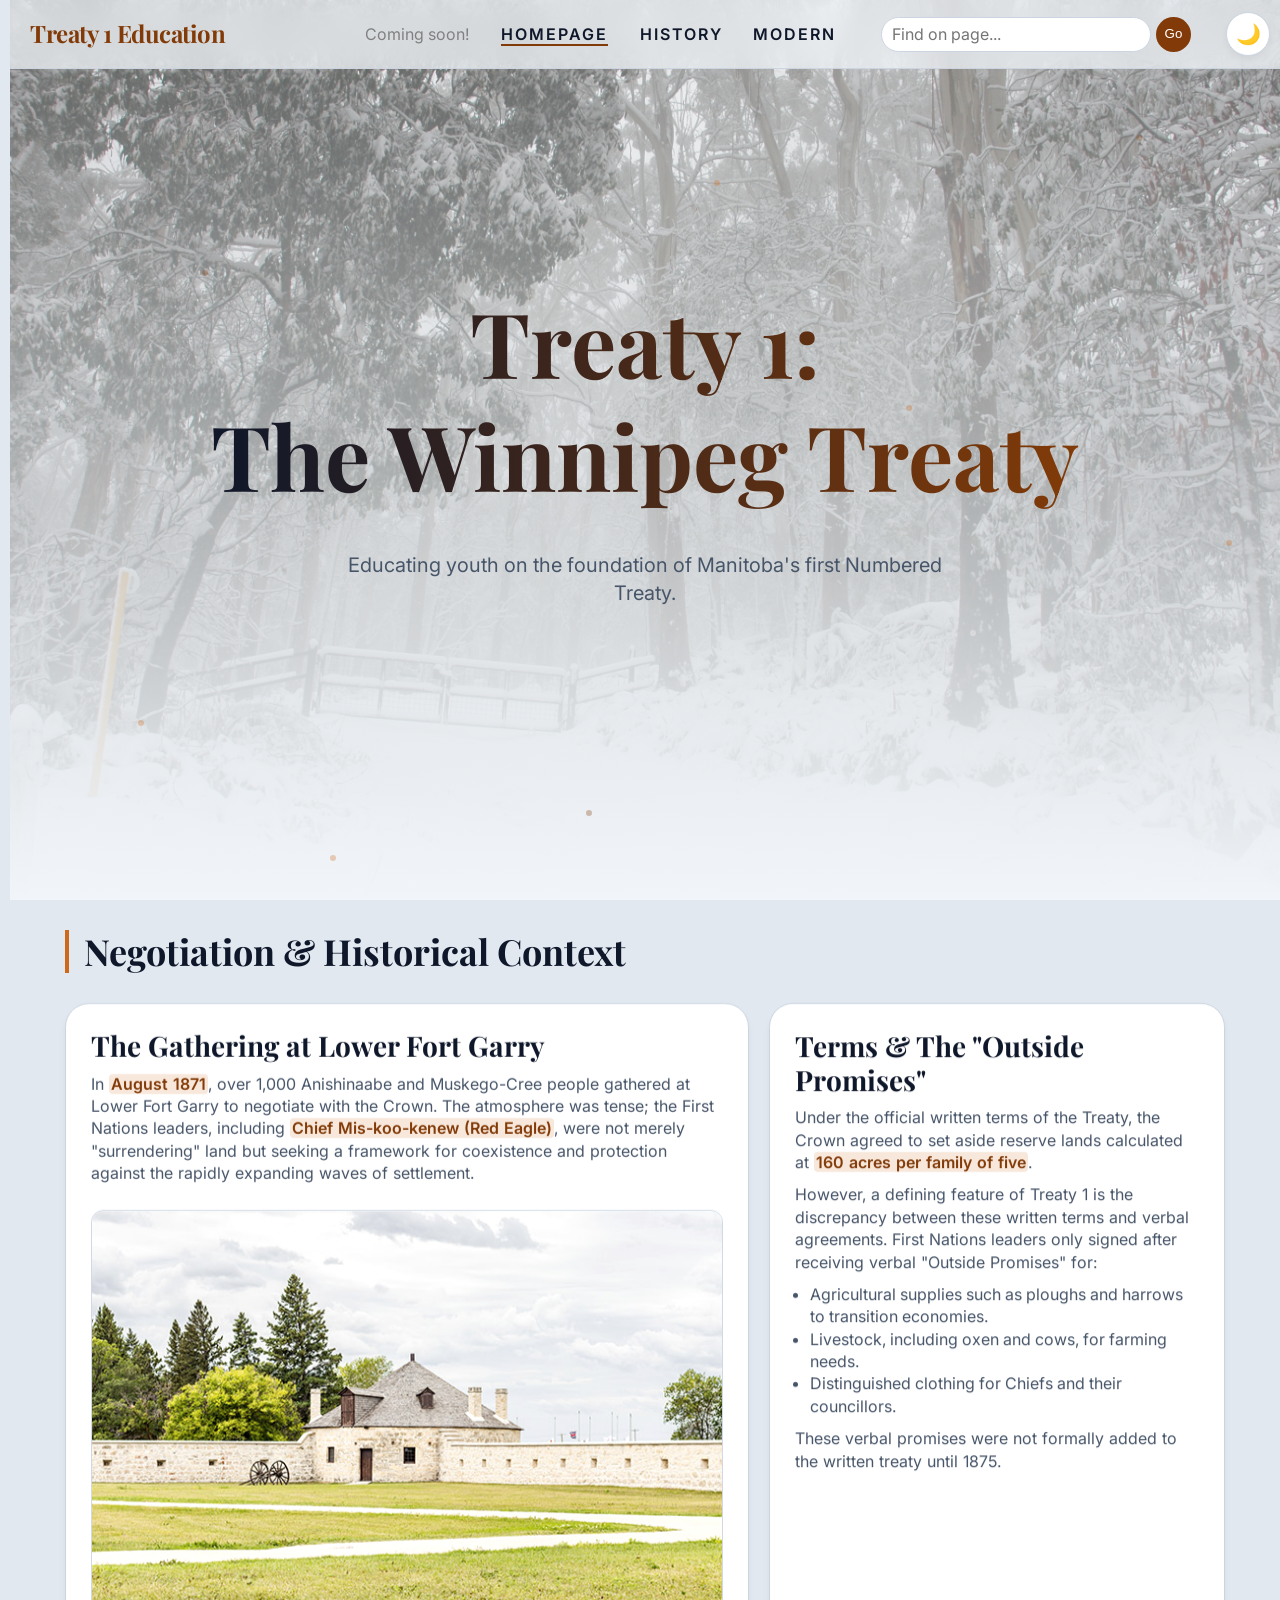
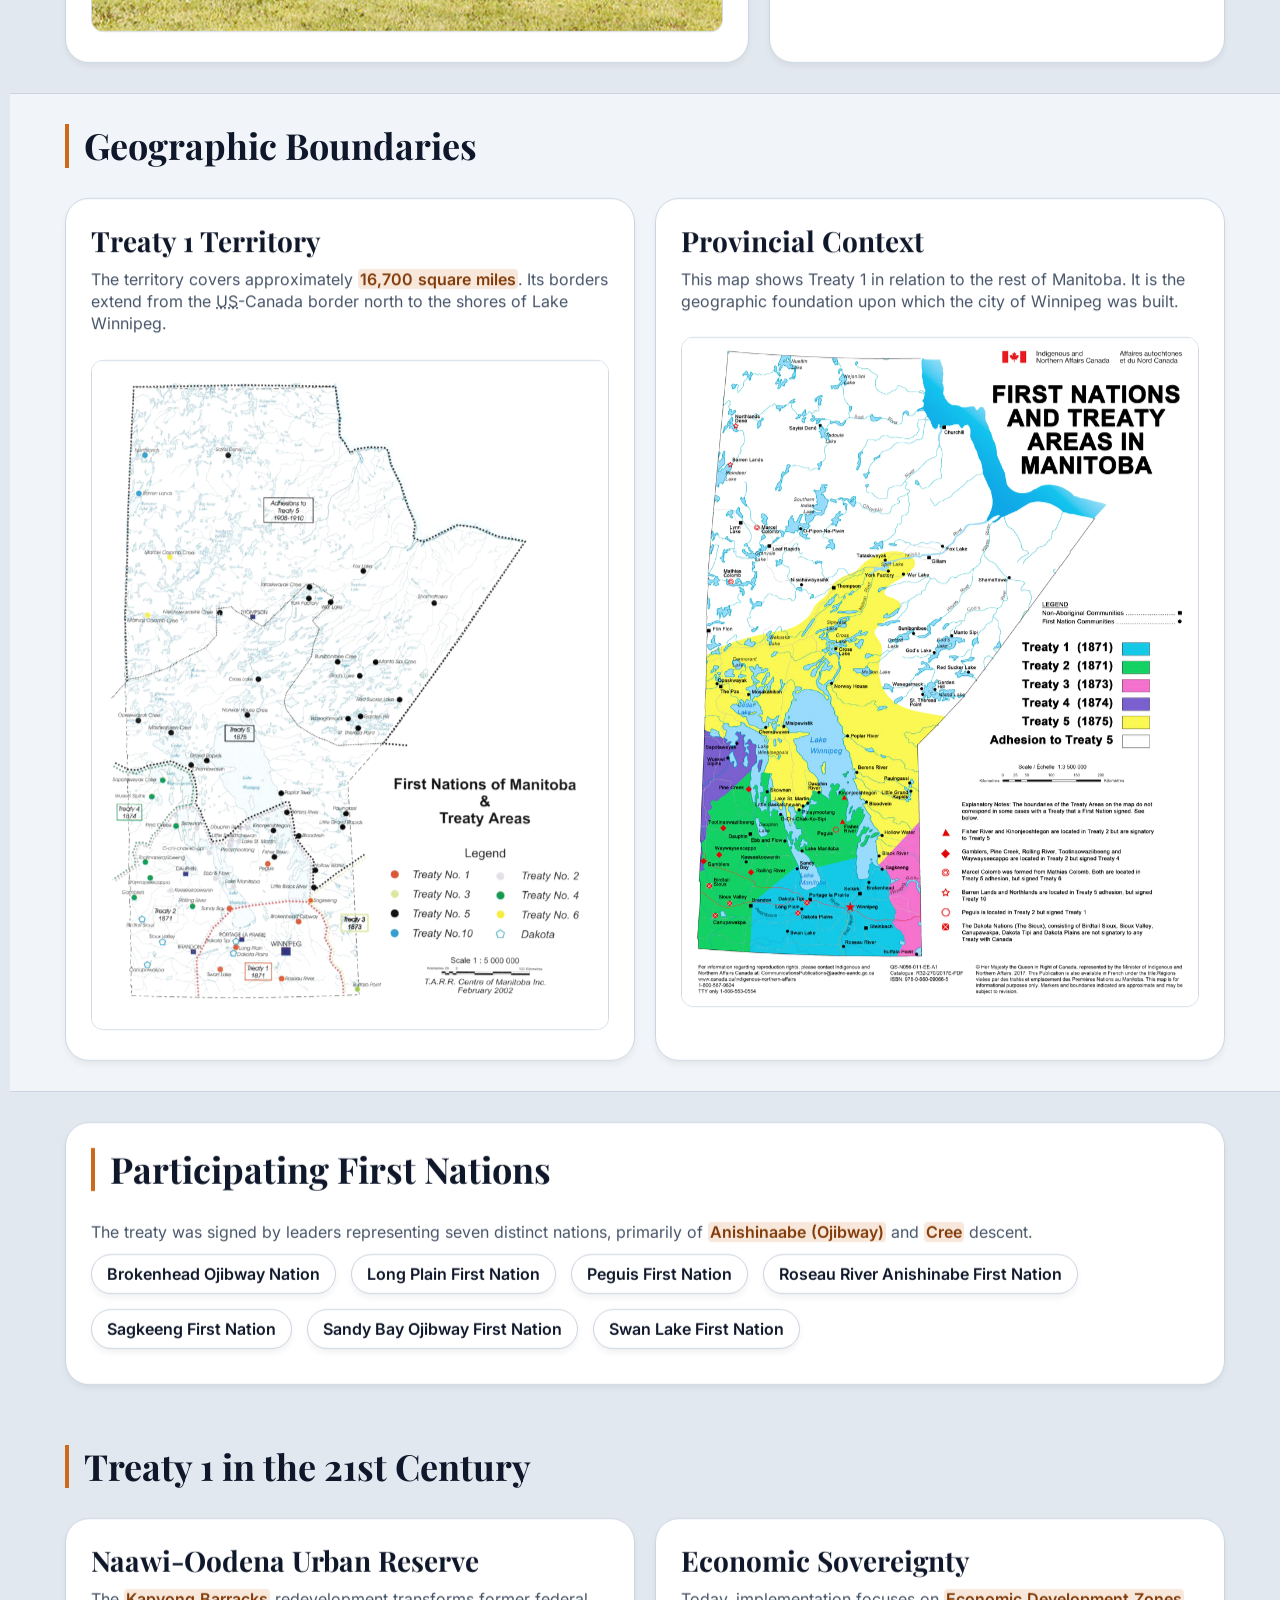
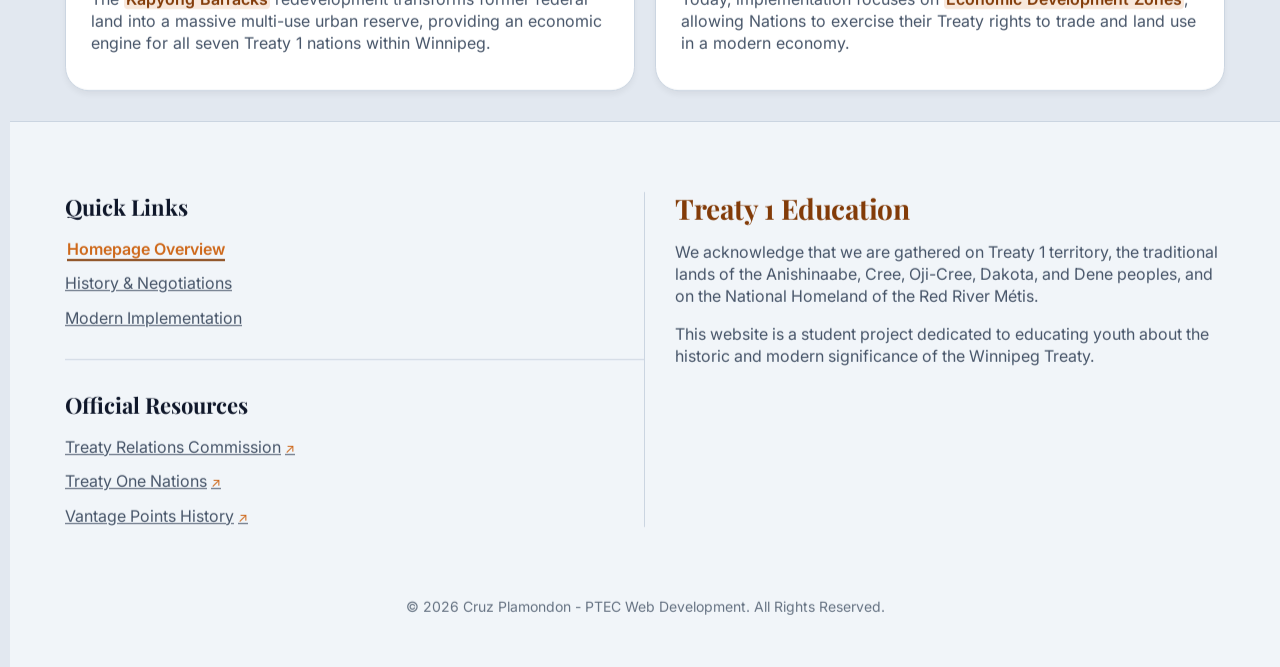
==== index.html @ c0b7c8e5 "added calc and fixed the x for the mobile nav" ====
<!--
  Name: Cruz Plamondon
  Course: Web Development
  Teacher: Mr. Hardman
  School: PTEC
  Date last modified: 2026/05/15
  Page: #1
-->
<!doctype html>
<!-- Document type: HTML5 -->
<html lang="en">
  <!--Root HTML element; `lang` helps screen readers and search engines-->
  <head>
    <!--
      Standard HTML meta tags are designed to talk to search engines like Google
      for SEO. But as a developer, I also have to think about distribution—how
      users actually share the site with each other. By implementing the Open
      Graph (OG) protocol here in the <head>, I took control of the off-site User
      Experience (UX). Specifically, these OG tags control the process of "link
      unfurling." Instead of a social media platform or messaging app scraping
      random text and images from the DOM when a link is pasted, these tags
      explicitly serve up predetermined assets (like og:image, og:title, and
      og:description). The result is that even before a user clicks the link,
      they get a polished, branded, rich-card preview of the Treaty 1 Education
      Platform, ensuring consistency and professionalism across all external
      platforms.
    -->
    <meta charset="UTF-8" />
    <meta name="viewport" content="width=device-width, initial-scale=1.0" />
    <!-- for the icons at the top of IPhone and Android like the battery, this meta tag will make the icons match the color scheme -->
    <meta
      name="theme-color"
      content="#f1f5f9"
      media="(prefers-color-scheme: light)" />
    <meta
      name="theme-color"
      content="#141414"
      media="(prefers-color-scheme: dark)" />

    <meta property="og:title" content="Treaty 1 Education Platform" />
    <meta
      property="og:description"
      content="An educational student project exploring the historic and modern significance of the Winnipeg Treaty." />
    <meta
      property="og:url"
      content="https://cruz-in.github.io/treaty-one-project/" />
    <meta
      property="og:image"
      content="https://cruz-in.github.io/treaty-one-project/images/preview-card-homepage.png " />
    <meta property="og:type" content="website" />

    <title>Treaty 1 - The Winnipeg Treaty Education</title>

    <link rel="icon" type="image/x-icon" href="/images/Medicine_Wheel.png" />
    <link rel="preconnect" href="https://fonts.googleapis.com" />
    <link rel="preconnect" href="https://fonts.gstatic.com" crossorigin />
    <link
      href="https://fonts.googleapis.com/css2?family=Inter:wght@300;400;600&family=Playfair+Display:ital,wght@0,700;1,700&display=swap"
      rel="stylesheet" />

    <link rel="stylesheet" href="stylesheets/main.css" />

    <style>
      /* The fancy linear gradient used for the seamless background image fading */
      #hero {
        height: 100vh;
        /* We make the background size slightly larger than the screen (110%) */
        background:
          linear-gradient(to bottom, rgba(241, 245, 249, 0.3), var(--bg-1)),
          url(images/wallpaper.jpeg) center/110% no-repeat;
        display: flex;
        align-items: center;
        justify-content: center;
        text-align: center;
        padding: 0 2rem;
        overflow: hidden; /* Keeps the zooming image from spilling over the edges */

        /* Triggers the animation */
        animation: slow-zoom 11s ease-in-out infinite alternate;
      }

      /* The Keyframes for the zoom */
      @keyframes slow-zoom {
        0% {
          background-size: auto 150%;
        }
        100% {
          background-size: auto 160%;
        } /* Slowly zooms in */
      }

      .hero-content h1 {
        font-family: "Playfair Display", serif;
        font-size: clamp(5rem, 8vw, 9rem);
        line-height: 1.1; /* easy readability */
        margin-bottom: 1.5rem; /* Puts space between the subtext below. Using rem keeps spacing consistent across screen sizes */
        background: linear-gradient(
          /* the text color for the h1 */ to right,
          var(--text-heading),
          var(--primary-dark)
        );
        background-clip: text; /* only clips through the text showing the linear gradient */
        -webkit-text-fill-color: transparent; /* only clips through the text showing the linear gradient; -webkit prefix enables this on iOS/Safari */
        padding-bottom: 0.2em;
        /*
          the bottom padding is there for
          the descenders in the h1 are clipping
          with the sub text which is a common
          CSS bug because of the tight line
          height set.
        */
      }

      /* The subtext for the h1 */
      .hero-content p {
        font-size: 2rem;
        color: var(--text-body);
        max-width: 600px;
        margin: 0 auto; /* The value is zero because the .hero-content h1 has a margin below. 'auto' is included as a fallback. */
      }

      /* --- Map Boxes & Community Pills --- */
      .map-box {
        background: var(--bg-2);
        border: 1px solid var(--border);
        box-shadow: var(--shadow-sm);
        padding: 2.5rem;
        border-radius: 24px;
        transition: var(--transition);
      }

      /*pseudo element for when hovering*/
      .map-box:hover {
        transform: translateY(
          -10px
        ); /*makes the box go upwards making the box is floating towards the user drawing their attention*/
        border-color: var(--primary-light);
        box-shadow: var(
          --shadow-lg
        ); /*the shadow sells the effect even more of it floating towards you/user */
      }

      .map-box p {
        color: var(--text-body);
        margin-bottom: 1rem;
      }

      /* the 0% apon hover makes a focus effect. neutral in the main.css it  makes it muted. */
      .map-box:hover {
        filter: grayscale(0%);
      }

      .community-pill p {
        background: var(--bg-2);
        border: 1px solid var(--border);
        box-shadow: var(--shadow-sm);
        padding: 0.8rem 1.5rem;
        border-radius: 100px;
        transition: var(--transition);
        cursor: default;
        font-size: 1.6rem; /* Updated for the 62.5% trick */
        color: var(--text-heading);
        font-weight: 600;
      }

      .community-pill:hover,
      /*
        :focus — shows the element that currently receives keyboard/programmatic focus.
        Important for keyboard accessibility (Tab navigation). Prefer :focus-visible
        to avoid showing on mouse clicks. Do not remove focus outlines without
        replacing them with an accessible visual alternative (outline or box-shadow).
      */
      .community-pill:focus {
        background: var(--primary-dark);
        color: whitesmoke; /*never use pure white, it can be overpowering compared to the other neutral/slate colors*/
        border-color: var(--primary-dark);
        transform: translateY(-3px);
        box-shadow: 0 8px 15px rgba(130, 59, 8, 0.3);
      }
      /* We make the hero section "relative" so the particles stay trapped inside it */
      #hero {
        position: relative;
        overflow: hidden;
      }

      /* particle generator */
      .particles {
        position: absolute;
        top: 0;
        left: 0;
        /* makes the particles irvelent to all the CSS positioning. */
        width: 6px;
        height: 6px;
        background: transparent;
        opacity: 0.3;
        /* makes it subtle so it doesn't distract the user. */
        border-radius: 50%;
        animation: floatUp 11s linear infinite;

        /* 15 unique particles scattered across the screen */
        /* the vh and vw makes it scatterd across diffrent screen size percentages  */
        box-shadow:
          10vw 80vh var(--primary-light),
          15vw 30vh var(--primary-dark),
          25vw 95vh var(--primary-light),
          30vw 50vh white,
          40vw 110vh var(--primary-dark),
          45vw 90vh var(--primary-dark),
          55vw 20vh var(--primary-light),
          60vw 120vh white,
          70vw 45vh var(--primary-light),
          75vw 70vh white,
          85vw 85vh white,
          88vw 15vh var(--primary-dark),
          95vw 60vh var(--primary-light),
          5vw 105vh white,
          20vw 130vh var(--primary-dark);
      }

      @keyframes floatUp {
        0% {
          transform: translateY(0);
        }
        100% {
          transform: translateY(-100vh);
        }
      }

      /* Forces the second half of the H1 to a new line without using a <br /> tag */
      .title-break {
        display: block;
      }

      #div-background {
        background: var(--bg-1);
        border-color: var(--border);
      }

      .margin-bottom {
        margin-bottom: 2rem;
      }
    </style>
  </head>
  <body>
    <!-- subtle bar that shows the user how far they progressed through the page -->
    <div id="progress-bar"></div>
    <!--
      i added a skip to content link for users using the tab fuction. because it will be
      annoying for the user to tab through all the links in the nav to get to the content
    -->
    <a href="#main-content" class="skip-link">Skip to main content</a>
    <!-- it pervents FOUC white flashing when opening a new page in dark mode-->
    <script>
      // Only apply dark mode if the user explicitly clicked the moon icon on a previous visit
      if (localStorage.getItem("theme") === "dark") {
        document.body.classList.add("dark-theme");
      }
    </script>
    <!-- Page header containing the main navigation and hero banner -->
    <header>
      <!-- Primary navigation for the site; `aria-label` improves accessibility -->
      <nav aria-label="Main Navigation">
        <div class="nav-container">
          <a href="index.html" class="logo" title="Return Home"
            >Treaty 1 Education</a
          >

          <ul class="nav-links">
            <li>
              <p
                class="work-in-progress"
                title="This section is currently under development">
                Coming soon!
              </p>
            </li>
            <li>
              <a
                href="index.html"
                aria-current="page"
                title="Return to the Treaty 1 homepage and overview"
                >Homepage</a
              >
            </li>
            <li>
              <a
                href="negotiation.html"
                title="Learn about the 1871 gathering at Lower Fort Garry"
                >History</a
              >
            </li>
            <li>
              <a
                href="modern.html"
                title="Return to the Treaty 1 homepage and overview"
                >Modern</a
              >
            </li>
          </ul>
          <!-- i used a p tag for Coming soon! because it just displays info and its not an fuctional link-->

          <button
            class="hamburger"
            aria-label="Toggle Mobile Menu"
            aria-expanded="false">
            <div class="burger-line top"></div>
            <div class="burger-line middle"></div>
            <div class="burger-line bottom"></div>
          </button>
          <!--this is the mobile nav button linked to JS and CSS-->

          <div class="search-dropdown">
            <button
              class="search-toggle"
              aria-label="Toggle Search"
              aria-expanded="false"
              title="key search words across the page">
              &#128269;
            </button>

            <div class="search-content">
              <form id="mini-search" class="search-form">
                <label for="search-input" class="sr-only"
                  >Search keywords on this page</label
                >
                <input
                  type="text"
                  id="search-input"
                  placeholder="Find on page..."
                  required
                  enterkeyhint="search" />
                <button type="submit" aria-label="Submit Search">Go</button>
              </form>
            </div>
          </div>

          <button
            id="theme-toggle"
            class="theme-toggle"
            aria-label="Toggle Dark Mode"
            title="Dark/Light mode toggle">
            <span class="theme-icon">&#127769;</span>
            <!-- querySelector JS serchs for theme toggle id  -->
            <!-- class theme-toggle is for CSS -->
            <!--theme-icon class is for JS and CSS  -->
          </button>
        </div>
      </nav>

      <!-- Hero section: large visual banner and main page heading -->
      <section id="hero">
        <!-- this is where the particles spawn -->
        <div class="particles"></div>

        <div class="hero-content">
          <h1>Treaty 1:<span class="title-break">The Winnipeg Treaty</span></h1>

          <p>
            Educating youth on the foundation of Manitoba's first Numbered
            Treaty.
          </p>
        </div>
      </section>
    </header>

    <main>
      <div id="main-content">
        <!-- Negotiation section: historical background and key events -->
        <section id="negotiation" class="container">
          <h2>Negotiation & Historical Context</h2>
          <!-- Grid layout for content cards -->
          <div class="bento-grid">
            <!-- It's a div because it groups elements for CSS styling; it doesn't need to be read by screen readers. -->
            <!-- Wide card: narrative + supporting image -->
            <section class="card wide reveal-on-scroll">
              <h3>The Gathering at Lower Fort Garry</h3>
              <p>
                In <span class="highlight">August 1871</span>, over 1,000
                Anishinaabe and Muskego-Cree people gathered at Lower Fort Garry
                to negotiate with the Crown. The atmosphere was tense; the First
                Nations leaders, including
                <span class="highlight">Chief Mis-koo-kenew (Red Eagle)</span>,
                were not merely "surrendering" land but seeking a framework for
                coexistence and protection against the rapidly expanding waves
                of settlement.
              </p>
              <!-- Image illustrating the negotiation site -->
              <img
                src="images/lower-fort-garry.jpg"
                alt="The limestone walls of Lower Fort Garry, the 1871 negotiation site."
                loading="lazy" />
            </section>

            <!-- Accent card: highlights a key treaty issue -->
            <section class="card accent reveal-on-scroll">
              <h3>Terms & The "Outside Promises"</h3>
              <p>
                Under the official written terms of the Treaty, the Crown agreed
                to set aside reserve lands calculated at
                <span class="highlight">160 acres per family of five</span>.
              </p>
              <p>
                However, a defining feature of Treaty 1 is the discrepancy
                between these written terms and verbal agreements. First Nations
                leaders only signed after receiving verbal "Outside Promises"
                for:
              </p>
              <ul>
                <li>
                  Agricultural supplies such as ploughs and harrows to
                  transition economies.
                </li>
                <li>Livestock, including oxen and cows, for farming needs.</li>
                <li>
                  Distinguished clothing for Chiefs and their councillors.
                </li>
              </ul>
              <p>
                These verbal promises were not formally added to the written
                treaty until 1875.
              </p>
            </section>
          </div>
        </section>

        <!-- Geography section: maps and territorial information -->
        <section id="geography" class="layer-box">
          <div class="container">
            <h2>Geographic Boundaries</h2>
            <!-- Two-column map layout -->
            <section class="map-grid">
              <div class="map-box reveal-on-scroll">
                <h3>Treaty 1 Territory</h3>
                <p>
                  The territory covers approximately
                  <span class="highlight">16,700 square miles</span>. Its
                  borders extend from the
                  <abbr title="United States">US</abbr>-Canada border north to
                  the shores of Lake Winnipeg.
                </p>
                <!-- Map image showing the exact treaty boundaries -->
                <img
                  src="images/numbered-treaties-1-5-l.jpg"
                  alt="Map defining the 1871 Treaty 1 boundaries."
                  loading="lazy" />
              </div>
              <div class="map-box context reveal-on-scroll">
                <h3>Provincial Context</h3>
                <p>
                  This map shows Treaty 1 in relation to the rest of Manitoba.
                  It is the geographic foundation upon which the city of
                  Winnipeg was built.
                </p>
                <!-- Contextual map of Manitoba with Treaty 1 highlighted -->
                <img
                  src="images/treaty-one-map.png"
                  alt="Manitoba map with Treaty 1 highlighted in context."
                  loading="lazy" />
              </div>
            </section>
          </div>
        </section>

        <!-- Communities section: lists participating First Nations -->
        <section class="container">
          <div class="card reveal-on-scroll" id="background">
            <!-- inline for invidual styling -->
            <h2>Participating First Nations</h2>
            <p class="margin-bottom">
              The treaty was signed by leaders representing seven distinct
              nations, primarily of
              <span class="highlight">Anishinaabe (Ojibway)</span> and
              <span class="highlight">Cree</span> descent.
            </p>
            <ul class="community-pill-list">
              <li
                title="Located northeast of Winnipeg along the banks of the Brokenhead River">
                Brokenhead Ojibway Nation
              </li>
              <li
                title="Operates the highly successful Madison Urban Reserve in Winnipeg">
                Long Plain First Nation
              </li>
              <li
                title="The largest First Nation community in Manitoba, historically the St. Peter's Band">
                Peguis First Nation
              </li>
              <li
                title="Situated in southern Manitoba near the United States border">
                Roseau River Anishinabe First Nation
              </li>
              <li
                title="Historically known as Fort Alexander, located at the mouth of the Winnipeg River">
                Sagkeeng First Nation
              </li>
              <li
                title="Located along the scenic western shores of Lake Manitoba">
                Sandy Bay Ojibway First Nation
              </li>
              <li
                title="Operates multiple land bases, including an urban reserve in Headingley">
                Swan Lake First Nation
              </li>
            </ul>
          </div>
        </section>

        <!-- Modern section: contemporary relevance and development -->
        <section id="modern" class="container">
          <h2>Treaty 1 in the 21st Century</h2>
          <div class="map-grid">
            <section class="card reveal-on-scroll">
              <h3>Naawi-Oodena Urban Reserve</h3>
              <p>
                The
                <span class="highlight">Kapyong Barracks</span> redevelopment
                transforms former federal land into a massive multi-use urban
                reserve, providing an economic engine for all seven Treaty 1
                nations within Winnipeg.
              </p>
            </section>
            <section class="card reveal-on-scroll">
              <h3>Economic Sovereignty</h3>
              <p>
                Today, implementation focuses on
                <span class="highlight">Economic Development Zones</span>,
                allowing Nations to exercise their Treaty rights to trade and
                land use in a modern economy.
              </p>
            </section>
          </div>
        </section>
      </div>
    </main>

    <footer>
      <div class="container reveal-on-scroll">
        <div class="footer-grid">
          <div class="footer-left">
            <div class="footer-top-left">
              <h4>Quick Links</h4>
              <ul class="footer-links-column">
                <li>
                  <a href="index.html" aria-current="page">Homepage Overview</a>
                </li>
                <li><a href="negotiation.html">History & Negotiations</a></li>
                <li><a href="modern.html">Modern Implementation</a></li>
              </ul>
            </div>

            <div class="footer-bottom-left">
              <h4>Official Resources</h4>
              <ul class="footer-links-column">
                <li>
                  <a
                    href="https://trcm.ca/"
                    target="_blank"
                    rel="noopener noreferrer"
                    >Treaty Relations Commission</a
                  >
                </li>
                <li>
                  <a
                    href="https://treaty1.ca/"
                    target="_blank"
                    rel="noopener noreferrer"
                    >Treaty One Nations</a
                  >
                </li>
                <li>
                  <a
                    href="https://vantagepoints.ca/stories/treaties-manitoba/"
                    target="_blank"
                    rel="noopener noreferrer"
                    >Vantage Points History</a
                  >
                </li>
              </ul>

              <a
                href="#"
                class="back-to-top"
                aria-label="Back to top"
                title="Scroll to top"
                >&#8593;</a
              >
            </div>
          </div>

          <div class="footer-right">
            <h3>Treaty 1 Education</h3>
            <p class="spaced-paragraph">
              We acknowledge that we are gathered on Treaty 1 territory, the
              traditional lands of the Anishinaabe, Cree, Oji-Cree, Dakota, and
              Dene peoples, and on the National Homeland of the Red River Métis.
            </p>
            <p>
              This website is a student project dedicated to educating youth
              about the historic and modern significance of the Winnipeg Treaty.
            </p>
          </div>
        </div>

        <div class="footer-copyright">
          <p>
            &copy; 2026 Cruz Plamondon - PTEC Web Development. All Rights
            Reserved.
          </p>
        </div>
      </div>
    </footer>
    <script src="scripts/theme.js"></script>
  </body>
</html>
---- stylesheets/main.css ----
/* --- EXTERNAL STYLESHEET --- */

/*
  REQUIREMENT CHECKLIST COMMENTS:
  -Colour Families Chosen: Orange/Brown (Primary/Accent) and Slate/Grey (Neutrals).
  -Psychology/Purpose: Orange and brown evoke a sense of earthiness, history, and tradition, which perfectly fits the historical and Indigenous context of the Treaty 1 website. 
  -Theme Choice: I chose a light theme because the website has a lot of educational text that I expect users to read, and dark text on a light background reduces eye strain for long reading sessions.
  -Font Choices: 
  -1. Heading Font (Playfair Display): A serif font chosen because I want the website to look traditional, established, trustworthy, and historic.
  -2. Body Font (Inter): A sans-serif font chosen because it makes large blocks of paragraph text highly accessible, readable, and modern.
*/

:root {
  /* BACKGROUND NEUTRALS: Layered to create depth */
  --bg-0: #e2e8f0; /* Deepest background layer */
  --bg-1: #f1f5f9; /* Middle background layer for sections */
  --bg-2: #ffffff; /* Top layer for cards to pop out */

  /* BORDER AND TEXT NEUTRALS */
  --border: #cbd5e1; /* Soft grey for structural lines */
  --text-heading: #0f172a; /* Very dark slate for high contrast headings */
  --text-body: #475569; /* Medium slate for readable body paragraphs */
  --copyright-bar: #435265;
  --highlight-selector: #823b08d0;
  --highlight-text: #f1f5f9;
  --scrollbar-thumb: #475569;
  /* PRIMARY & ACCENT COLOURS (Updated for 7:1 Contrast Ratio) */
  --primary-dark: #823b08; /* Deep rust brown. Draws attention to interactive elements. Passes 7:1 contrast on white. */
  --primary-light: #ce681a; /* Lighter orange. Used for subtle accents and highlights. */

  /* SHADOWS & ANIMATION VARIABLES */
  --shadow-sm: 0 4px 6px rgba(0, 0, 0, 0.05); /* Creates subtle depth on static cards */
  --shadow-lg: 0 15px 35px rgba(0, 0, 0, 0.08); /* Creates prominent depth when hovering */
  --transition: all 0.4s cubic-bezier(0.16, 1, 0.3, 1); /* Ensures all hover states are smooth */
  /* A cubic-bezier creates a timing curve for the transition. I designed it with a quick acceleration and a smooth, slow deceleration at the end. */
}

/* --- DARK MODE THEME & TOGGLE --- */
/* 1. The Global Color Variables */
body.dark-theme {
  --bg-0: #141414;
  --bg-1: #1f1f1f;
  --bg-2: #383838;
  --text-heading: #f8fafc;
  --text-body: #cbd5e1;
  --border: #475569;
  --copyright-bar: #9daabe;
  /* Brightened brand colors for high contrast in dark mode */
  --primary-dark: #fda35a; /* A bright, readable earthy orange */
  --primary-light: #ffbe73; /* A soft sand/peach color for accents */
  --highlight-selector: #fda35ad0;
  --highlight-text: #1f1f1f;
  --scrollbar-thumb: #475569;
}

/* 2. The Nav Bar Color Override*/
body.dark-theme nav {
  background: rgba(20, 20, 20, 0.7);
}

/* --- CUSTOM SCROLLBAR --- */

/* This sets the overall width oof the entire vertical scrollbar */
::-webkit-scrollbar {
  width: 16px;
}

/* This styles the track (the background the scrollbar sits on) */
::-webkit-scrollbar-track {
  background: var(--bg-0);
}

/* This styles the draggable handle (thumb) using your soft structural grey */
::-webkit-scrollbar-thumb {
  background-color: var(--scrollbar-thumb);
  border-radius: 10px;
  /* This border matches the track background, creating invisible padding so the thumb looks like a floating pill */
  border: 4px solid var(--bg-0);
}

/* This makes the scrollbar pop to your brand orange when the user hovers over it to drag */
::-webkit-scrollbar-thumb:hover {
  background-color: var(--primary-dark);
  -webkit-transition: var(--transition);
  transition: var(--transition);
}

.reveal-on-scroll {
  opacity: 0;
  transform: translateY(60px);

  /* Only one !important at the very end of the entire declaration */
  transition:
    opacity 1.3s cubic-bezier(0.19, 1.84, 0.45, 1.23),
    transform 1.3s cubic-bezier(0.19, 1.84, 0.45, 1.23) !important;

  will-change: opacity, transform;
}

.reveal-on-scroll.is-visible {
  opacity: 1 !important;
  transform: translateY(0) !important;
}

.reveal-on-scroll:nth-child(2) {
  transition-delay: 0.2s !important;
}
.reveal-on-scroll:nth-child(3) {
  transition-delay: 0.4s !important;
}
.reveal-on-scroll:nth-child(4) {
  transition-delay: 0.6s !important;
}

/* 
  the nth child css elements work by choosing the parent element like
  container and making the child sections like bento-grid, nth 1 and
  making card acent nth 2. there is a delay between each child, making
  them appear side by side as you scroll downwards.
*/

/* Universal selector resets default browser spacing to 0 */
* {
  margin: 0;
  padding: 0;
  box-sizing: border-box; /* Ensures padding doesn't stretch element widths */
  line-height: 1.4; /* increased line height improves vertical text readability */
}

/* Sets 1rem to equal exactly 10px for easier math */
html {
  font-size: 62.5%;
  /* 1. This magical line makes the "Back to Top" button glide smoothly instead of snapping */
  scroll-behavior: smooth;
  /* Creates a 100px invisible bumper so your sticky nav doesn't cover headings */
  scroll-padding-top: 100px;
}

/* --- 1. LIGHT MODE HIGHLIGHT (Default) --- */
::selection {
  background-color: var(--highlight-selector); /* Deep Burnt Copper */
  color: var(--highlight-text); /* White text for high contrast */
}

::-moz-selection {
  background-color: var(--highlight-selector);
  color: var(--highlight-text);
}

/* --- 2. DARK MODE HIGHLIGHT --- */
body.dark-theme ::selection {
  background-color: var(
    --highlight-selector
  ); /* Lighter, softer clay orange to pop on dark backgrounds */
  color: var(
    --highlight-text
  ); /* Dark text so it's readable against the light orange */
}

body.dark-theme ::-moz-selection {
  background-color: #e68a5c;
  color: #1f1f1f;
}

/* Base body styling applied to the whole document */
body {
  font-family:
    "Inter", sans-serif; /* Sets the accessible sans-serif body font */
  background-color: var(--bg-0); /* Applies the deepest background colour */
  color: var(--text-body); /* Applies the main text colour */
  font-size: 1.6rem; /* Minimum font size (16px) */
  overflow-x: hidden; /* Prevents horizontal scrolling bugs */
}

main {
  /* Forces the main content to be at least the height of the whole screen, 
     minus roughly 200px to account for the header and footer */
  min-height: calc(100vh - 200px);
}

body,
nav,
.card {
  /* This tells the browser: anytime the background or text color changes, take 0.4 seconds to smoothly blend it */
  transition:
    background-color 0.6s ease,
    color 0.6s ease,
    border-color 0.6s ease;
}

/* --- NAVIGATION STYLING --- */

/* Sticks the navigation bar to the top of the screen */
nav {
  position: fixed;
  top: 0;
  width: 100%;
  z-index: 1000; /* Keeps nav layered above all other content */
  backdrop-filter: blur(15px); /* Creates a frosted glass effect */
  -webkit-backdrop-filter: blur(15px); /* Safari support for blur */
  border-bottom: 1px solid var(--border); /* Adds a subtle separator line */
  background: rgba(241, 245, 249, 0.75); /* Slightly transparent background */
}

/* Container restricts nav width and aligns items horizontally */
.nav-container {
  display: flex;
  justify-content: space-between; /* Pushes logo left, links right */
  align-items: center; /* Centers items vertically */
  max-width: 130rem; /* Maximum width of nav content */
  margin: 0 auto; /* Centers the container on the screen */
  padding: 1.2rem 2rem; /* Internal spacing */
}

/* Logo styling uses the serif heading font for a historic feel */
.logo {
  font-family: "Playfair Display", serif;
  font-size: 2.4rem; /* Adjusted for 62.5% html size */
  color: var(--primary-dark);
  text-decoration: none; /* Removes default link underline */
  font-weight: 700; /* Bolds the text for hierarchy */
  letter-spacing: -0.5px; /* Pulls letters slightly closer together */
}

/* Removes bullet points and spaces out the nav links */
.nav-links {
  display: flex;
  list-style: none;
  gap: 3rem; /* Spacing between each link */
  margin-left: auto; /* Pushes the links to the right side */
  margin-right: 3rem; /* Creates a perfect gap before the theme button */
}

/* Highlights the current active page the user is on */
a[aria-current="page"] {
  color: var(--primary-dark);
  border-bottom: 0.2rem solid var(--primary-dark);
  margin: 0.2rem;
}

/* Main nav link styling */
.nav-links a {
  position: relative; /* Required anchor point for the animated underline */
  text-decoration: none;
  color: var(--text-heading);
  font-size: 1.6rem; /* Min size 16px */
  text-transform: uppercase; /* Creates a clean, blocky look */
  letter-spacing: 2px; /* Improves readability of uppercase text */
  transition: var(--transition);
  font-weight: 600; /* Semi-bold for visual hierarchy */
}

/* Changes text colour on hover */
.nav-links a:hover {
  color: var(--primary-dark);
}

/* The physical underline element sitting underneath the nav text */
.nav-links a::after {
  content: "";
  /* ghost element */
  position: absolute;
  left: 0;
  bottom: -4px;
  width: 100%;
  height: 2px;
  background: linear-gradient(
    to right,
    var(--primary-dark),
    var(--primary-light)
  );
  transform: scaleX(0); /* Hides line initially */
  transform-origin: left; /* Makes animation wipe from left to right */
  transition: var(--transition); /* Applies smooth ease */
}

/* Triggers the underline animation to expand to full width on hover */
.nav-links a:hover::after {
  transform: scaleX(1);
}

/* --- Disabled link styling for 'Coming soon!' P tag displayed as a link --- */

/* 1. Define the shake movement using Keyframes */
@keyframes shake {
  0% {
    transform: translateX(0);
  }
  25% {
    transform: translateX(-5px);
  } /* Moves left */
  50% {
    transform: translateX(5px);
  } /* Moves right */
  75% {
    transform: translateX(-5px);
  } /* Moves left again */
  100% {
    transform: translateX(0);
  } /* Returns to center */
}

.work-in-progress {
  color: grey;

  /* Vendor prefixes added here to satisfy Assessment 3 compatibility rubric */
  -webkit-user-select: none;
  -o-user-select: none;
  user-select: none;

  /* Forces mobile browsers to process taps instantly */
  touch-action: manipulation;
}

/* 3. Trigger the animation via JavaScript */
.work-in-progress.is-shaking {
  /* Runs the shake animation for 0.25 seconds (slightly longer so it's visible on mobile) */
  animation: shake 0.25s ease-in-out;
}
/*
  The '.work-in-progress' element may violate the contrast ratio, but
  under the official WCAG 2.1 Accessibility Guidelines
  (which the rubric references), disabled or inactive
  user interface components are exempt from contrast
  requirements. Because the text is unclickable and
  serves as a placeholder rather than active information,
  it is allowed to have lower contrast to signal
  to the user that it is inactive.

  https://www.w3.org/TR/WCAG21/#contrast-minimum

  Under "Success Criterion 1.4.6 Contrast (Enhanced)"
  it states: "Incidental text or images of text that
  are part of an inactive user interface component,
  that are pure decoration, that are not visible to
  anyone, or that are part of a picture that contains
  significant other visual content, have no contrast
  requirement."
*/

/* Changes the mouse to a circle with a slash on hover to tell the user that the page is unavailable */
.work-in-progress:hover {
  cursor: not-allowed; /* Shows the 'disabled' cursor on hover */
}

/* --- LAYOUT GRIDS & SECTIONS --- */

/* Main container keeps content centered and prevents it from stretching too wide */
.container {
  max-width: 120rem;
  margin: 0 auto;
  padding: 3rem 2rem;
}

/* Pulls up the middle background layer colour to separate sections visually */
.layer-box {
  background-color: var(--bg-1);
  border-top: 1px solid var(--border);
  border-bottom: 1px solid var(--border);
}

/* Main Section Headings (H2 must be logically sized under H1) */
h2 {
  font-family: "Playfair Display", serif;
  font-size: 3.6rem;
  line-height: 1.2; /* Protects from the 140% body crush */
  margin-bottom: 3rem;
  border-left: 4px solid var(--primary-light);
  padding-left: 1.5rem;
  color: var(--text-heading);
}

/* Subheadings */
h3 {
  font-family: "Playfair Display", serif;
  font-size: 2.8rem;
  line-height: 1.2; /* Protects from the 140% body crush */
  margin-bottom: 1rem;
  color: var(--text-heading);
}

/* Two-column grid with a larger left side */
.bento-grid {
  display: grid;
  grid-template-columns: 1.5fr 1fr;
  gap: 2rem;
  margin-top: 1.5rem;
}

/* Perfect 50/50 two-column grid */
.map-grid {
  display: grid;
  grid-template-columns: 1fr 1fr;
  gap: 2rem;
}

/* White card styling creates a physical "box" for content to sit in */
.card,
.map-box {
  background: var(--bg-2);
  border: 1px solid var(--border);
  box-shadow: var(--shadow-sm);
  padding: 2.5rem;
  border-radius: 24px; /* Softens the UI */
  transition: var(--transition);
}

/* Lifts the card up and changes border colour when mouse hovers */
.card:hover,
.map-box:hover {
  transform: translateY(-10px);
  border-color: var(--primary-light);
  box-shadow: var(--shadow-lg);
}

/* Adjusts unordered list spacing inside cards */
.card ul {
  margin-left: 1.5rem;
  margin-bottom: 1rem;
  color: var(--text-body);
}

/* Paragraph spacing inside cards */
.card p,
.map-box p {
  color: var(--text-body);
  margin-bottom: 1rem;
  word-spacing: 0.1rem;
}

/* --- SPACING & TYPOGRAPHY UTILITIES --- */

/* Replaces inline margin styles to create consistent null space and used as an <br /> tag replacement  */
.spaced-paragraph {
  margin-bottom: 1.5rem;
}

/* Creates breathing room underneath standard card images */
.spaced-image {
  margin-bottom: 1.5rem;
}

/* Creates larger breathing room underneath featured card images */
.spaced-image-large {
  margin-bottom: 2rem;
}

/* Replaces inline styles for the h4 subheadings */
.sub-heading-accent {
  font-family: "Playfair Display", serif;
  font-size: 2.2rem;
  color: var(--primary-dark);
  margin-bottom: 0.5rem;
}

/* --- UNIVERSAL COMMUNITY PILLS --- */
.community-pill-list {
  display: flex;
  flex-wrap: wrap;
  /* its makes the pills on mobile screens stack on top of each other. */
  gap: 1.5rem;
  list-style: none;
  margin-left: 0 !important;
  /* Overrides default list indents and makes sure the system point doesnt affect it */
}

.community-pill-list li {
  background: var(--bg-2);
  border: 1px solid var(--border);
  box-shadow: var(--shadow-sm);
  padding: 0.8rem 1.5rem;
  border-radius: 100px;
  transition: var(--transition);
  cursor: default;
  font-size: 1.6rem;
  color: var(--text-heading);
  font-weight: 600;
}

.community-pill-list li:hover,
.community-pill-list li:focus {
  background: var(--primary-dark);
  color: whitesmoke;
  border-color: var(--primary-dark);
  transform: translateY(-3px);
  box-shadow: 0 8px 15px rgba(130, 59, 8, 0.3);
}

/* Dark mode overrides for the pills */
body.dark-theme .community-pill-list li {
  background-color: var(--bg-1);
}

body.dark-theme .community-pill-list li:hover,
body.dark-theme .community-pill-list li:focus {
  background-color: var(--primary-dark);
  color: #141414; /* Keeps text high contrast against the orange */
}

/* Marker-style highlight for important inline text for skimmers*/
.highlight {
  color: var(--primary-dark);
  font-weight: 600;
  background-color: rgba(206, 104, 26, 0.15); /* Faint orange background */
  padding: 0 0.2rem;
  border-radius: 4px;
}

/* --- IMAGES --- */

/* Responsive image styling that starts slightly desaturated */
img {
  width: 100%;
  height: auto;
  filter: grayscale(15%) contrast(1.05);
  transition: var(--transition);
  border-radius: 12px;
  margin-top: 1.5rem;
  border: 1px solid var(--border);
}
/* greyscale 15% makes the image look historical and the contrast makes the colors and shadows still pop */

/* Restores full colour to the image when its parent card is hovered */
.card:hover img,
.map-box:hover img {
  filter: grayscale(0%);
}

/* --- FAT FOOTER STYLING --- */

footer {
  background-color: var(--bg-1);
  border-top: 1px solid var(--border);
  color: var(--text-body);
  padding: 4rem 0 2rem; /* Generous breathing room */
}

/* 2. The Main Layout Grid */
.footer-grid {
  display: grid;
  grid-template-columns: 1fr 1fr; /* Exact 50/50 split */
  /* 1fr is fractional split in the grids*/
}

/* 3. The Left Side (Holds the Top/Bottom split and the vertical line) */
.footer-left {
  display: flex;
  flex-direction: column;
  border-right: 1px solid var(--border); /* the subtle vertical line to serprate content */
}

.footer-top-left {
  padding: 0 3rem 3rem 0;
  border-bottom: 1px solid var(--border); /* the subtle horizontal line to serprate content */
}

.footer-bottom-left {
  padding: 3rem 3rem 0 0;
  position: relative; /* Creates an anchor for the absolute-positioned Back to Top button */
}

/* 4. The Right Side (The Land Acknowledgment) */
.footer-right {
  padding: 0 0 0 3rem;
}

/* 5. Footer Typography */
.footer-grid h4 {
  font-family: "Playfair Display", serif;
  font-size: 2.2rem;
  color: var(--text-heading);
  margin-bottom: 1.5rem;
}

.footer-grid h3 {
  font-family: "Playfair Display", serif;
  font-size: 2.8rem;
  color: var(--primary-dark);
  margin-bottom: 1.5rem;
  letter-spacing: -0.5px;
  /* its adjust the tracking between the letters. */
}

.footer-links-column {
  list-style: none;
  display: flex;
  flex-direction: column;
  /* it stacks the link vertaclly */
  gap: 1.2rem;
  /* added a gap for null space */
}

.footer-links-column a {
  color: var(--text-body);
  text-decoration: underline;
  transition: var(--transition);
  font-size: 1.6rem;
}

.footer-links-column a:hover {
  color: var(--primary-dark);
  text-decoration: underline;
  text-underline-offset: 4px;
}

a[target="_blank"]::after {
  content: "\2197"; /* Unicode for a small North-East arrow */
  font-size: 0.8em;
  margin-left: 0.4rem;
  color: var(--primary-light);
}

#active-footer-link {
  color: var(--primary-light);
}

/* 6. The "Back to Top" Arrow Button */
.back-to-top {
  position: fixed;
  bottom: 3rem;
  right: 3rem; /* Anchors it to the bottom right of the screen */
  z-index: 999; /* Ensures it floats above all other content */
  display: inline-flex;
  align-items: center;
  justify-content: center;
  width: 50px; /* Made it slightly larger for better clicking */
  height: 50px;
  background-color: var(
    --bg-2
  ); /* Solid background prevents overlapping text from showing through */
  border: 1px solid var(--border);
  border-radius: 50%;
  color: var(--text-heading);
  text-decoration: none;
  transition: var(--transition);
  font-size: 2.4rem;
  box-shadow: var(--shadow-sm); /* Gives it a slight pop off the page */
  opacity: 0;
  pointer-events: none; /* Prevents clicking while invisible */
}

.back-to-top.show-btn {
  opacity: 1;
  pointer-events: auto;
}

.back-to-top:hover {
  border-color: var(--primary-dark);
  background-color: var(--primary-dark); /* Fill with brand color on hover */
  color: whitesmoke;
  transform: translateY(-5px);
  box-shadow: var(--shadow-lg);
}

/* 7. The Copyright Bar */
.footer-copyright {
  margin-top: 5rem;
  padding-top: 2rem;
  text-align: center;

  font-size: 1.4rem;
  opacity: 0.8;
  color: var(
    --copyright-bar
  ); /* changed the color for a WCAG AAA contrast ratio*/
}

/* 1. Unvisited link state */
.footer-links-column a:link {
  color: var(--text-body);
}
/* 2. Visited link state (subtle change so users know they've clicked it before) */
.footer-links-column a:visited {
  color: #828282;
}
/* 3. Focus state for keyboard accessibility */
.footer-links-column a:focus {
  outline: 2px dashed var(--primary-light);
  outline-offset: 4px;
}
/* 4. Hover state for mouse users */
.footer-links-column a:hover {
  color: var(--primary-dark);
  text-decoration: underline;
  text-underline-offset: 4px;
}
/* 5. Active state (the exacso t millisecond the user clicks down) */
.footer-links-column a:active {
  transform: scale(0.95); /* Slight click 'squish' effect */
  color: var(--primary-light);
}

.footer-links-column a[aria-current="page"] {
  color: var(--primary-light);
  font-weight: 600; /* Makes it pop a bit more */
  text-decoration: none; /* Removes the underline so it stands out from the rest */
}

/* 8. Mobile Breakpoint (Stacks everything neatly on small screens) */
@media (max-width: 768px) {
  .footer-grid {
    grid-template-columns: 1fr;
  }

  .footer-left {
    border-right: none; /* Removes the vertical line on mobile */
  }

  .footer-top-left {
    padding: 0 0 3rem 0;
  }

  .footer-bottom-left {
    padding: 3rem 0;
    border-bottom: 1px solid var(--border); /* Moves the line under the resources on mobile */
  }

  .footer-right {
    padding: 3rem 0 0 0;
  }

  .back-to-top {
    bottom: 2rem;
    right: 2rem; /* Brings it slightly closer to the edge on smaller screens */
    margin-top: 0;
  }
}

/*-- advanced CSS -- */

/* Responsive breakpoint: Stacks grids into single columns on mobile devices */
@media (max-width: 768px) {
  .bento-grid,
  .map-grid {
    grid-template-columns: 1fr;
  }
}

/* smooth loading screen */
@keyframes fadeSlideUp {
  0% {
    /* starting point */
    /* makes the content invisible */
    opacity: 0;
    transform: translateY(30px); /* starts downwards */
  }
  100% {
    /* ending point */
    opacity: 1; /* makes the content completely visible */
    transform: translateY(
      0
    ); /* and the ending point within 1.0s as it moves upward */
  }
}

main,
.hero-content,
#sub-hero {
  /* Runs the fadeSlideUp animation over 1.0s .
    Uses existing cubic-bezier for a responsive and smooth feel.
    'forwards' ensures it stays at 100% opacity when done.
  */
  animation: fadeSlideUp 1.3s cubic-bezier(0.19, 1.84, 0.45, 1.23) forwards;
}

/* 3. Theme Toggle Button Styling */

.theme-toggle {
  background: var(--bg-2);
  border: 1px solid var(--border);
  color: var(--text-heading);
  font-size: 2rem;
  cursor: pointer;
  border-radius: 50%;
  width: 44px;
  height: 44px;
  display: flex;
  align-items: center;
  justify-content: center;
  box-shadow: var(--shadow-sm);
  transition:
    background-color 0.4s ease,
    border-color 0.4s ease,
    transform 0.6s ease-in-out;
}

/* 4. Light Mode Hover (Lifts up) */
.theme-toggle:hover,
.theme-toggle:focus {
  border-color: var(--primary-light);
  transform: translateY(-3px);
  outline: 2px solid var(--primary-dark);
  outline-offset: 2px;
}

/* 5. The Icon Wrapper */
.theme-icon {
  display: inline-block;
  transition: transform 0.6s ease-in-out;
}

/* 6. Spin the Icon, not the button */
body.dark-theme .theme-icon {
  transform: rotate(360deg);
}

/* 1. Ensure the icon can physically rotate */
.theme-icon {
  display: inline-block; /* REQUIRED: You cannot rotate inline elements! */
  transition: transform 0.6s cubic-bezier(0.4, 0, 0.2, 1);
  pointer-events: none; /* Prevents the icon from stealing clicks from the button */
}

/* 2. Apply the rotation when the body has the dark-theme class */
body.dark-theme .theme-icon {
  transform: rotate(360deg);
}

/* --- CUSTOM MORPHING HAMBURGER (DESKTOP STATE) --- */
.hamburger {
  display: none; /* Keeps it hidden on desktop screens! */
  flex-direction: column;
  justify-content: space-around;
  width: 32px;
  height: 24px;
  background: transparent;
  border: none;
  cursor: pointer;
  padding: 0;
  margin-left: auto;
  margin-right: 2rem;
  z-index: 1005; /* Keeps it above the dropdown menu */
}

/* The three horizontal lines */
.burger-line {
  width: 100%;
  height: 3px;
  background-color: var(--text-heading);
  border-radius: 10px;
  transition: all 0.3s linear;
  transform-origin: center !important;
}

/* --- THE 'X' ACTIVE STATE --- */
/* Pushes the top line down 8 pixels into the center, then rotates it */
.hamburger.is-active .top {
  transform: translateY(8px) rotate(45deg);
}

/* Fades the middle line out and slides it away */
.hamburger.is-active .middle {
  opacity: 0;
  transform: translateX(20px);
}

/* Pushes the bottom line up 8 pixels into the center, then rotates it */
.hamburger.is-active .bottom {
  transform: translateY(-8px) rotate(-45deg);
}

/* --- MOBILE BREAKPOINT --- */
@media (max-width: 868px) {
  /* 1. Show the hamburger button */
  .hamburger {
    display: flex; /* THE FIX: Must be flex so the three lines align properly! */
  }

  /* 2. THE UPGRADED PREMIUM MENU DRAWER */
  .nav-links {
    display: flex;
    position: fixed; /* Pins it to the user's screen, not the website header */
    top: 0;
    right: 0; /* Anchors it to the right side of the screen */
    height: 100vh; /* Takes up 100% of the screen height */
    width: 75vw; /* Takes up 75% of the screen width */
    max-width: 350px; /* Ensures it doesn't get too wide on tablets */
    background: var(--bg-1);
    flex-direction: column;
    align-items: flex-start; /* Aligns links cleanly to the left */

    /* Massive top padding so the links sit underneath your "X" close button */
    padding: 10rem 3rem 3rem;
    margin: 0;
    border-left: 1px solid var(--border);
    box-shadow: -15px 0 30px rgba(0, 0, 0, 0.15); /* Casts a shadow onto the main website */

    /* The Side-Slide Animation */
    transform: translateX(
      100%
    ); /* Hides the drawer completely off-screen to the right */
    transition: transform 0.4s cubic-bezier(0.16, 1, 0.3, 1);
    z-index: 1004; /* Keeps the drawer underneath the Hamburger "X" button */
  }

  /* 3. The Active (Open) State */
  .nav-links.nav-active {
    transform: translateX(0); /* Slides it beautifully into view */
  }

  /* 4. Make the mobile links larger and spaced out for easy thumb-tapping */
  .nav-links li {
    margin-bottom: 2.5rem;
    width: 100%;
  }

  .nav-links a,
  .nav-links .work-in-progress {
    font-size: 2.4rem; /* Big, premium typography */
    display: block;
  }
}

/* quiz section styling */
.quiz-section {
  background-color: #f4f4f4;
  color: #121212;
  padding: 2.5rem;
  margin: 3rem 0;
  border-radius: 8px;
  box-shadow: 0 4px 6px rgba(0, 0, 0, 0.1);
}

.quiz-form fieldset {
  border: none;
  margin-bottom: 2rem;
  padding: 0;
}

.quiz-form legend {
  font-size: 1.25rem;
  font-weight: bold;
  margin-bottom: 1rem;
  color: var(--primary-light);
}

.quiz-form label {
  display: block;
  background-color: #ffffff;
  border: 1px solid #cccccc;
  padding: 1rem;
  margin-bottom: 0.5rem;
  border-radius: 4px;
  cursor: pointer;
  transition:
    background-color 0.3s ease,
    transform 0.2s ease;
}

.quiz-form label:hover {
  background-color: #e0e0e0;
  transform: translateX(8px);
}

.quiz-form input[type="radio"] {
  margin-right: 12px;
  transform: scale(1.2);
}

.quiz-btn {
  padding: 0.8rem 1.5rem;
  background-color: var(--primary-dark);
  color: white;
  border: none;
  border-radius: 4px;
  font-size: 1rem;
  font-weight: bold;
  cursor: pointer;
  transition: background-color var(--transition);
}

.quiz-btn:hover {
  background-color: var(--primary-light);
  transition: var(--transition);
}

.quiz-result {
  margin-top: 1.5rem;
  font-weight: bold;
  font-size: 1.1rem;
  padding: 1rem;
  border-radius: 4px;
  display: none;
  /* made it display: none because when JS sees
  the user selecting both opstions, it changes
  the property to defult */
}

/* Light Mode Result Colors */
.result-pass {
  display: block;
  background-color: #d8f3dc;
  color: #081c15;
  border: 1px solid #74c69d;
}

.result-fail {
  display: block;
  background-color: #ffcad4;
  color: #590d22;
  border: 1px solid #ff8fa3;
}

/* dark mode */
body.dark-theme .quiz-section {
  background-color: #1e1e1e;
  color: #ffffff;
  box-shadow: 0 4px 6px rgba(0, 0, 0, 0.4);
}

body.dark-theme .quiz-form legend {
  color: var(--primary-dark);
}

body.dark-theme .quiz-form label {
  background-color: #2d2d2d;
  border: 1px solid #444444;
}

body.dark-theme .quiz-form label:hover {
  background-color: #3d3d3d;
}

body.dark-theme .quiz-btn {
  background-color: var(--primary-dark);
}

body.dark-theme .quiz-btn:hover {
  background-color: var(--primary-light);
}

body.dark-theme .result-pass {
  background-color: #1b4332;
  color: #95d5b2;
  border-color: #2d6a4f;
}

body.dark-theme .result-fail {
  background-color: #4a154b;
  color: #ffb3c1;
  border-color: #7a2048;
}

/* progress bar */

/* Pushes the website content slightly right so it doesn't clip under the bar */
body {
  padding-left: 10px;
}

#progress-bar {
  position: fixed;
  top: 0;
  left: 0;
  width: 1rem; /* Sleek vertical line width */
  height: 0%; /* Starts at zero, JS will grow this down the screen */
  /* Gradient flowing smoothly from top to bottom */
  background: linear-gradient(
    to bottom,
    var(--primary-light),
    var(--primary-dark)
  );
  z-index: 9999; /* Keeps it floating above all layers */
  will-change: height;
  /* Warns the browser this will animate, offloading it to the GPU */
}

/* --- PRINT STYLESHEET --- */

/* Formats the page for physical printing or PDF saving to save ink */
@media print {
  /* Hides UI elements that are useless on a piece of paper */
  nav,
  footer,
  .theme-toggle,
  .hamburger,
  .back-to-top,
  .particles,
  .quiz-section {
    display: none !important;
  }

  /* Strips out backgrounds and shadows, forcing black text on white paper */
  body,
  .card,
  .map-box,
  .layer-box,
  .bento-grid {
    background: white !important;
    color: black !important;
    box-shadow: none !important;
    border: none !important;
    display: block; /* prevents grid breaks on paper */
    margin-bottom: 2rem;
  }

  /* Pro-tip: This reveals the actual URL of your links next to the text! */
  .footer-links-column a::after {
    content: " (" attr(href) ")";
    font-size: 0.8em;
    color: #333;
  }
}

/* 1. Skip to Main Content Link (For Screen Readers & Keyboard Users) */
.skip-link {
  position: absolute;
  top: -100px; /* Hides it off-screen by default */
  left: 0;
  background: var(--primary-dark);
  color: whitesmoke;
  padding: 1rem 2rem;
  z-index: 10000;
  transition: top var(--transition);
  text-decoration: none;
  font-weight: bold;
  border-bottom-right-radius: 8px;
  box-shadow: var(--shadow-lg);
}

/* Snaps the button into view ONLY when the user presses 'Tab' on page load */
.skip-link:focus {
  top: 0px;
  outline: 3px solid;
  outline-offset: 4px;
}

/* 2. Custom Focus Rings for Keyboard Navigation */
/* :focus-visible ensures the ring only shows for keyboard users, not mouse clicks */
*:focus-visible {
  outline: 3px dashed var(--primary-light);
  outline-offset: 4px;
  border-radius: 4px;
  transition: outline-offset 0.1s ease;
}

/* Removes the ugly default browser outline for mouse users */
*:focus:not(:focus-visible) {
  outline: none;
}

/* --- MINI SEARCH BAR --- */
.search-form {
  display: flex;
  gap: 0.5rem;
  margin: 0 1.5rem;
}

.search-form input {
  padding: 0.5rem 1rem;
  border: 1px solid var(--border);
  border-radius: 100px;
  background: var(--bg-2);
  color: var(--text-heading);
  font-family: "Inter", sans-serif;
  font-size: 1.6rem;
}

.search-form button {
  background: var(--primary-dark);
  color: white;
  border: none;
  border-radius: 50%;
  width: 35px;
  height: 35px;
  cursor: pointer;
  transition: var(--transition);
}

.search-form button:hover {
  background: var(--primary-light);
  transform: scale(1.05);
}

/* Hides the label visually but keeps it for screen readers */
.sr-only {
  position: absolute;
  width: 1px;
  height: 1px;
  padding: 0;
  margin: -1px;
  overflow: hidden;
  clip: rect(0, 0, 0, 0);
  border: 0;
}

/* --- 1. DESKTOP VIEW (Full-Sized & Visible) --- */
.search-dropdown {
  position: relative;
  display: flex;
  align-items: center;
  /* Adds breathing room between the search bar and your nav links */
  margin-right: 2rem;
}

/* Hide the magnifying glass toggle on large screens */
.search-toggle {
  display: none;
}

/* Force the search form to be visible inline */
.search-content {
  display: block;
}

/* --- 2. MOBILE VIEW (Collapsed & Toggleable) --- */
@media (max-width: 1130px) {
  /* Match the magnifying glass exactly to the theme-toggle button */
  .search-toggle {
    display: flex; /* Flex perfectly centers the emoji inside the circle */
    align-items: center;
    justify-content: center;
    background: var(--bg-2);
    border: 1px solid var(--border);
    border-radius: 50%;
    width: 44px;
    height: 44px;
    font-size: 2rem;
    cursor: pointer;
    color: var(--text-heading);
    box-shadow: var(--shadow-sm);
    transition:
      background-color 0.4s ease,
      border-color 0.4s ease,
      transform 0.6s ease-in-out;
  }

  /* Match the hover and focus state of the theme button (the lift and outline) */
  .search-toggle:hover,
  .search-toggle:focus {
    border-color: var(--primary-light);
    transform: translateY(-3px);
    outline: 2px solid var(--primary-dark);
    outline-offset: 2px;
  }

  /* Hide the search form by default and turn it into a popup box */
  .search-content {
    display: none;
    position: absolute;
    top: 130%;
    left: auto;
    right: 0;
    background: var(--bg-1);
    padding: 1rem;
    border: 1px solid var(--border);
    border-radius: 8px;
    box-shadow: var(--shadow-lg);
    z-index: 1001;
  }

  /* The Active State (Triggered by your JavaScript) */
  .search-dropdown.active .search-content {
    display: block;
    animation: fadeSlideUp 0.3s ease forwards;
  }
}
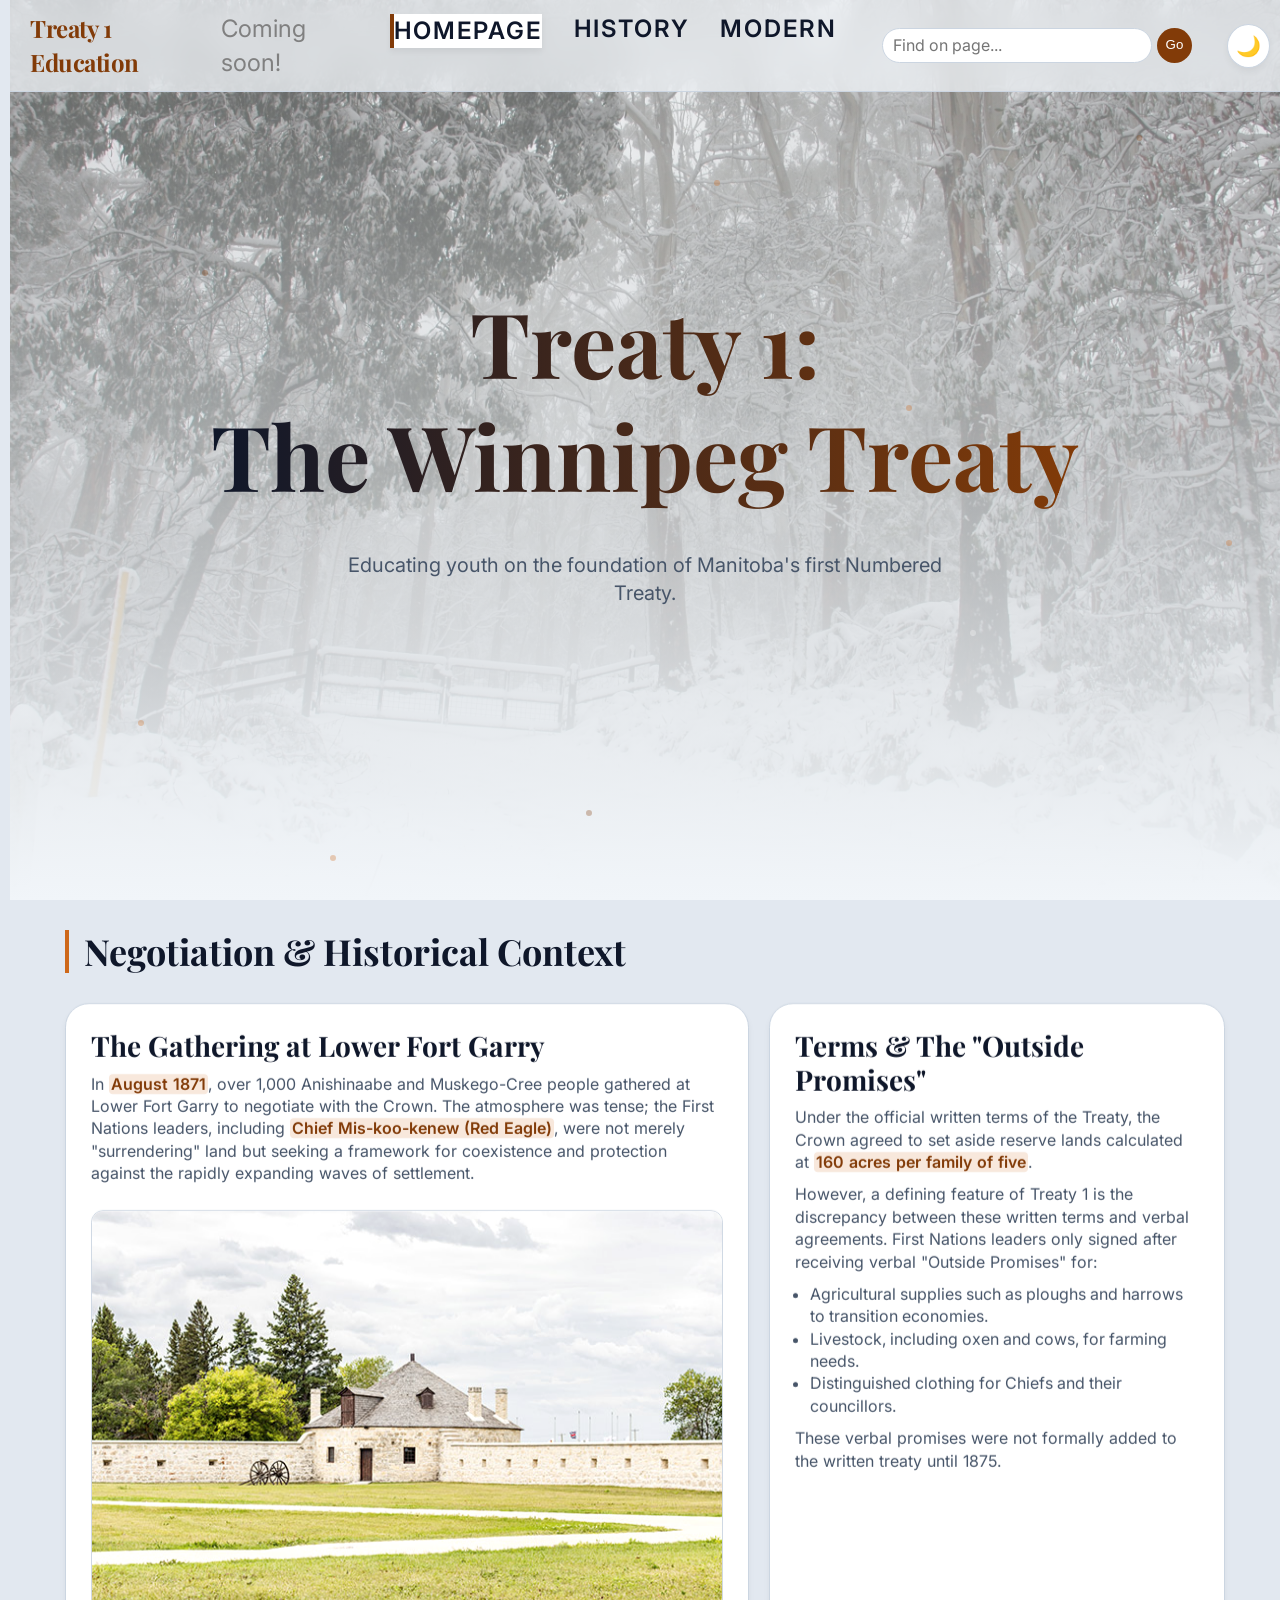
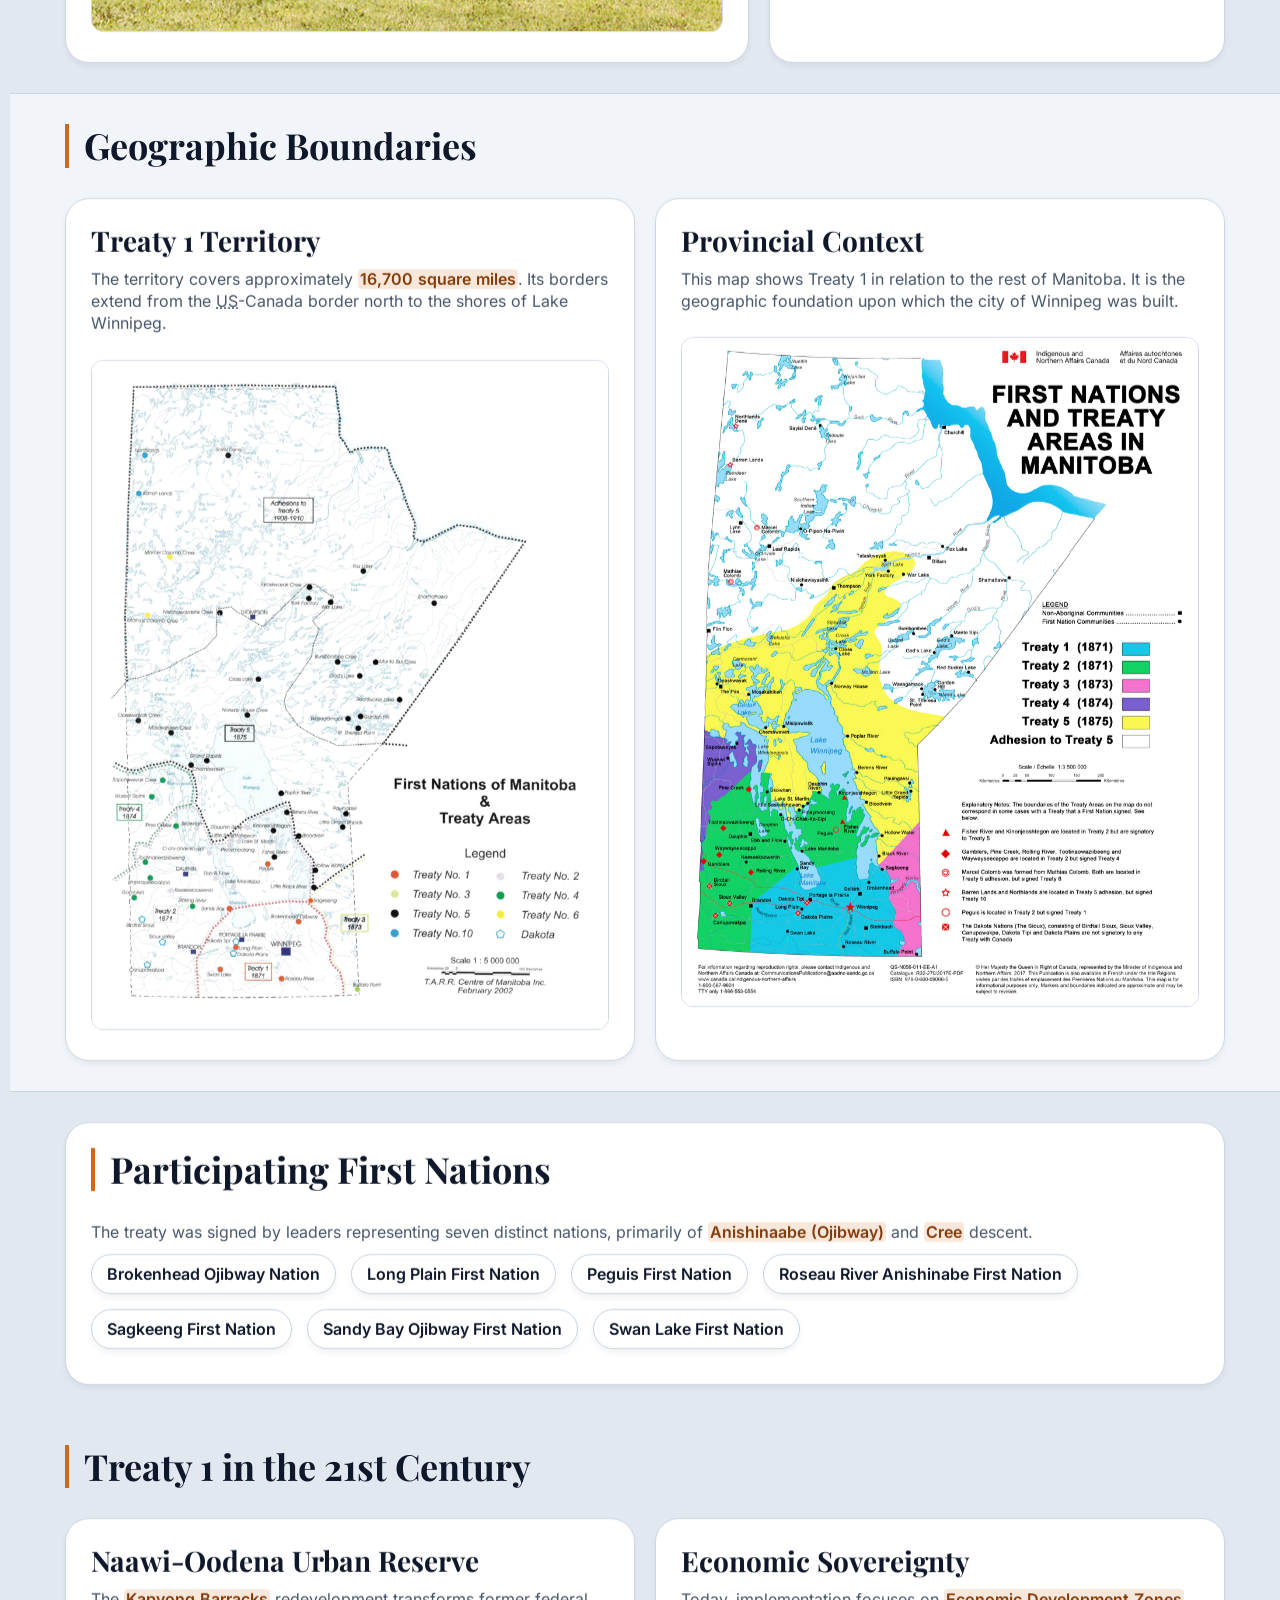
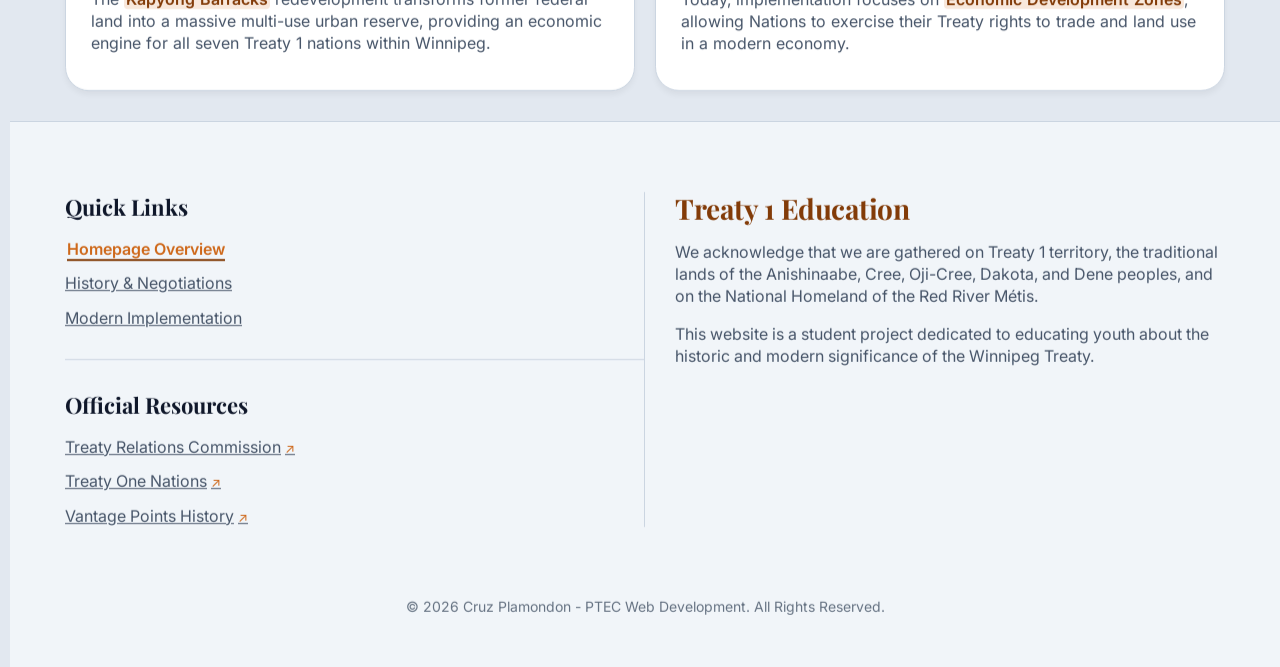
==== commit 59fb68d8: "improved mobile menu" ====
--- a/index.html
+++ b/index.html
@@ -575,14 +575,6 @@
                   >
                 </li>
               </ul>
-
-              <a
-                href="#"
-                class="back-to-top"
-                aria-label="Back to top"
-                title="Scroll to top"
-                >&#8593;</a
-              >
             </div>
           </div>
 
@@ -608,6 +600,15 @@
         </div>
       </div>
     </footer>
+
+    <a
+      href="#"
+      class="back-to-top"
+      aria-label="Back to top"
+      title="Scroll to top"
+      >&#8593;</a
+    >
+
     <script src="scripts/theme.js"></script>
   </body>
 </html>
--- a/stylesheets/main.css
+++ b/stylesheets/main.css
@@ -24,6 +24,7 @@
   --highlight-selector: #823b08d0;
   --highlight-text: #f1f5f9;
   --scrollbar-thumb: #475569;
+  --hamburger-hover: #ff9245;
   /* PRIMARY & ACCENT COLOURS (Updated for 7:1 Contrast Ratio) */
   --primary-dark: #823b08; /* Deep rust brown. Draws attention to interactive elements. Passes 7:1 contrast on white. */
   --primary-light: #ce681a; /* Lighter orange. Used for subtle accents and highlights. */
@@ -408,7 +409,8 @@
 /* Lifts the card up and changes border colour when mouse hovers */
 .card:hover,
 .map-box:hover {
-  transform: translateY(-10px);
+  /* !important gives the hover the power to override the scroll reveal lock  */
+  transform: translateY(-10px) !important;
   border-color: var(--primary-light);
   box-shadow: var(--shadow-lg);
 }
@@ -838,23 +840,62 @@
   height: 3px;
   background-color: var(--text-heading);
   border-radius: 10px;
-  transition: all 0.3s linear;
-  transform-origin: center !important;
-}
-
-/* --- THE 'X' ACTIVE STATE --- */
-/* Pushes the top line down 8 pixels into the center, then rotates it */
+  border: 2px solid transparent;
+  transform-origin: center;
+
+  /* This transition forces the smooth morph in BOTH directions */
+  transition: all 0.4s cubic-bezier(0.16, 1, 0.3, 1) !important;
+}
+
+/* --- 2. THE WAVE ANIMATION (USING TRANSLATE) --- */
+@keyframes waveBob {
+  0%,
+  100% {
+    /* 
+      use the standalone 'translate' property instead of 'transform' 
+      so it doesn't fight with the "X" rotation! 
+    */
+    translate: 0 0;
+  }
+  50% {
+    translate: 0 -2px; /* Subtle 2px float */
+  }
+}
+
+.hamburger:hover .burger-line {
+  box-shadow: 0px 0px 6px var(--primary-light);
+  border-color: var(--text-heading);
+}
+
+/* Triggers the animation on all lines including the x when hovered */
+.hamburger:not(.is-active):hover .burger-line {
+  animation: waveBob 1.5s ease-in-out infinite;
+  box-shadow: 0px 0px 6px var(--hamburger-hover);
+}
+
+/* Staggers the start times */
+.hamburger:not(.is-active):hover .top {
+  animation-delay: 0s;
+}
+
+.hamburger:not(.is-active):hover .middle {
+  animation-delay: 0.2s;
+}
+
+.hamburger:not(.is-active):hover .bottom {
+  animation-delay: 0.4s;
+}
+
+/* --- 3. THE 'X' ACTIVE STATE --- */
 .hamburger.is-active .top {
   transform: translateY(8px) rotate(45deg);
 }
 
-/* Fades the middle line out and slides it away */
 .hamburger.is-active .middle {
   opacity: 0;
   transform: translateX(20px);
 }
 
-/* Pushes the bottom line up 8 pixels into the center, then rotates it */
 .hamburger.is-active .bottom {
   transform: translateY(-8px) rotate(-45deg);
 }
@@ -863,7 +904,7 @@
 @media (max-width: 868px) {
   /* 1. Show the hamburger button */
   .hamburger {
-    display: flex; /* THE FIX: Must be flex so the three lines align properly! */
+    display: flex; /* Must be flex so the three lines align properly! */
   }
 
   /* 2. THE UPGRADED PREMIUM MENU DRAWER */
@@ -884,6 +925,14 @@
     margin: 0;
     border-left: 1px solid var(--border);
     box-shadow: -15px 0 30px rgba(0, 0, 0, 0.15); /* Casts a shadow onto the main website */
+    background: rgba(
+      241,
+      245,
+      249,
+      0.85
+    ); /* Semi-transparent light background */
+    backdrop-filter: blur(20px);
+    -webkit-backdrop-filter: blur(20px);
 
     /* The Side-Slide Animation */
     transform: translateX(
@@ -904,354 +953,427 @@
     width: 100%;
   }
 
+  /* 2. Clean Mobile Text Links (Restored Classic Look) */
+  .nav-links a,
+  .nav-links .work-in-progress {
+    font-size: 2.4rem; /* Big enough for thumbs */
+    display: inline-block; /* Keeps the underline hugging the text */
+    padding: 0.5rem 0; /* A little breathing room */
+  }
+
+  /* 3. The Active Page Indicator (Classic Underline) */
+  .nav-links a[aria-current="page"] {
+    background-color: transparent;
+    border-bottom: 3px solid var(--primary-dark);
+    box-shadow: none;
+  }
+
+  /* 3. The Hover/Tap State (Lifts off the drawer) */
+  .nav-links a:hover,
+  .nav-links a:focus {  
+    background-color: var(--bg-2);
+    box-shadow: var(--shadow-sm);
+    transform: translateX(10px); /* Slides slightly to the right */
+    color: var(--primary-dark);
+  }
+
+  /* --- THE KILL SWITCH --- */
+  /* Forces the wave animation to instantly stop when the menu is open */
+  .hamburger.is-active .burger-line {
+  animation: none !important;
+  }
+
+  /* Dark mode override for the glass drawer */
+  body.dark-theme .nav-links {
+    background: rgba(31, 31, 31, 0.85); /* Semi-transparent dark background */
+  }
+
+  /* 4. The Active Page Indicator (Restored OG Underline) */
+  .nav-links a[aria-current="page"] {
+    background-color: transparent;
+    border-left: none; /* Removes the side bar */
+    border-bottom: 3px solid var(--primary-dark); /* Brings back the bottom line */
+    box-shadow: none;
+    display: inline-block; /* Hugs the text so the line doesn't stretch across the whole screen! */
+  }
+
+  /* 5. Staggered Waterfall Load */
+  /* Hide the list items by default and push them to the right */
+  .nav-links li {
+    opacity: 0;
+    transform: translateX(30px);
+    transition: all 0.4s cubic-bezier(0.16, 1, 0.3, 1);
+  }
+
+  /* When the drawer gets the 'nav-active' class, reveal them! */
+  .nav-links.nav-active li {
+    opacity: 1;
+    transform: translateX(0);
+  }
+
+  /* Stagger the timing so they load 1-2-3-4 */
+  .nav-links.nav-active li:nth-child(1) { transition-delay: 0.1s; }
+  .nav-links.nav-active li:nth-child(2) { transition-delay: 0.2s; }
+  .nav-links.nav-active li:nth-child(3) { transition-delay: 0.3s; }
+  .nav-links.nav-active li:nth-child(4) { transition-delay: 0.4s; }
+}
+
+  /* 4. The Active Page Indicator (A sleek side-bar instead of an underline) */
+  .nav-links a[aria-current="page"] {
+    background-color: var(--bg-2);
+    border-bottom: none; /* Kills the old underline */
+    border-left: 4px solid var(--primary-dark); /* Adds a premium side-highlight */
+    box-shadow: var(--shadow-sm);
+  }
+
   .nav-links a,
   .nav-links .work-in-progress {
     font-size: 2.4rem; /* Big, premium typography */
     display: block;
   }
-}
-
-/* quiz section styling */
-.quiz-section {
-  background-color: #f4f4f4;
-  color: #121212;
-  padding: 2.5rem;
-  margin: 3rem 0;
-  border-radius: 8px;
-  box-shadow: 0 4px 6px rgba(0, 0, 0, 0.1);
-}
-
-.quiz-form fieldset {
-  border: none;
-  margin-bottom: 2rem;
-  padding: 0;
-}
-
-.quiz-form legend {
-  font-size: 1.25rem;
-  font-weight: bold;
-  margin-bottom: 1rem;
-  color: var(--primary-light);
-}
-
-.quiz-form label {
-  display: block;
-  background-color: #ffffff;
-  border: 1px solid #cccccc;
-  padding: 1rem;
-  margin-bottom: 0.5rem;
-  border-radius: 4px;
-  cursor: pointer;
-  transition:
-    background-color 0.3s ease,
-    transform 0.2s ease;
-}
-
-.quiz-form label:hover {
-  background-color: #e0e0e0;
-  transform: translateX(8px);
-}
-
-.quiz-form input[type="radio"] {
-  margin-right: 12px;
-  transform: scale(1.2);
-}
-
-.quiz-btn {
-  padding: 0.8rem 1.5rem;
-  background-color: var(--primary-dark);
-  color: white;
-  border: none;
-  border-radius: 4px;
-  font-size: 1rem;
-  font-weight: bold;
-  cursor: pointer;
-  transition: background-color var(--transition);
-}
-
-.quiz-btn:hover {
-  background-color: var(--primary-light);
-  transition: var(--transition);
-}
-
-.quiz-result {
-  margin-top: 1.5rem;
-  font-weight: bold;
-  font-size: 1.1rem;
-  padding: 1rem;
-  border-radius: 4px;
-  display: none;
-  /* made it display: none because when JS sees
+
+  /* quiz section styling */
+  .quiz-section {
+    background-color: #f4f4f4;
+    color: #121212;
+    padding: 2.5rem;
+    margin: 3rem 0;
+    border-radius: 8px;
+    box-shadow: 0 4px 6px rgba(0, 0, 0, 0.1);
+  }
+
+  .quiz-form fieldset {
+    border: none;
+    margin-bottom: 2rem;
+    padding: 0;
+  }
+
+  .quiz-form legend {
+    font-size: 1.25rem;
+    font-weight: bold;
+    margin-bottom: 1rem;
+    color: var(--primary-light);
+  }
+
+  .quiz-form label {
+    display: block;
+    background-color: #ffffff;
+    border: 1px solid #cccccc;
+    padding: 1rem;
+    margin-bottom: 0.5rem;
+    border-radius: 4px;
+    cursor: pointer;
+    transition:
+      background-color 0.3s ease,
+      transform 0.2s ease;
+  }
+
+  .quiz-form label:hover {
+    background-color: #e0e0e0;
+    transform: translateX(8px);
+  }
+
+  .quiz-form input[type="radio"] {
+    margin-right: 12px;
+    transform: scale(1.2);
+  }
+
+  .quiz-btn {
+    padding: 0.8rem 1.5rem;
+    background-color: var(--primary-dark);
+    color: white;
+    border: none;
+    border-radius: 4px;
+    font-size: 1rem;
+    font-weight: bold;
+    cursor: pointer;
+    transition: background-color var(--transition);
+  }
+
+  .quiz-btn:hover {
+    background-color: var(--primary-light);
+    transition: var(--transition);
+  }
+
+  .quiz-result {
+    margin-top: 1.5rem;
+    font-weight: bold;
+    font-size: 1.1rem;
+    padding: 1rem;
+    border-radius: 4px;
+    display: none;
+    /* made it display: none because when JS sees
   the user selecting both opstions, it changes
   the property to defult */
-}
-
-/* Light Mode Result Colors */
-.result-pass {
-  display: block;
-  background-color: #d8f3dc;
-  color: #081c15;
-  border: 1px solid #74c69d;
-}
-
-.result-fail {
-  display: block;
-  background-color: #ffcad4;
-  color: #590d22;
-  border: 1px solid #ff8fa3;
-}
-
-/* dark mode */
-body.dark-theme .quiz-section {
-  background-color: #1e1e1e;
-  color: #ffffff;
-  box-shadow: 0 4px 6px rgba(0, 0, 0, 0.4);
-}
-
-body.dark-theme .quiz-form legend {
-  color: var(--primary-dark);
-}
-
-body.dark-theme .quiz-form label {
-  background-color: #2d2d2d;
-  border: 1px solid #444444;
-}
-
-body.dark-theme .quiz-form label:hover {
-  background-color: #3d3d3d;
-}
-
-body.dark-theme .quiz-btn {
-  background-color: var(--primary-dark);
-}
-
-body.dark-theme .quiz-btn:hover {
-  background-color: var(--primary-light);
-}
-
-body.dark-theme .result-pass {
-  background-color: #1b4332;
-  color: #95d5b2;
-  border-color: #2d6a4f;
-}
-
-body.dark-theme .result-fail {
-  background-color: #4a154b;
-  color: #ffb3c1;
-  border-color: #7a2048;
-}
-
-/* progress bar */
-
-/* Pushes the website content slightly right so it doesn't clip under the bar */
-body {
-  padding-left: 10px;
-}
-
-#progress-bar {
-  position: fixed;
-  top: 0;
-  left: 0;
-  width: 1rem; /* Sleek vertical line width */
-  height: 0%; /* Starts at zero, JS will grow this down the screen */
-  /* Gradient flowing smoothly from top to bottom */
-  background: linear-gradient(
-    to bottom,
-    var(--primary-light),
-    var(--primary-dark)
-  );
-  z-index: 9999; /* Keeps it floating above all layers */
-  will-change: height;
-  /* Warns the browser this will animate, offloading it to the GPU */
-}
-
-/* --- PRINT STYLESHEET --- */
-
-/* Formats the page for physical printing or PDF saving to save ink */
-@media print {
-  /* Hides UI elements that are useless on a piece of paper */
-  nav,
-  footer,
-  .theme-toggle,
-  .hamburger,
-  .back-to-top,
-  .particles,
-  .quiz-section {
-    display: none !important;
-  }
-
-  /* Strips out backgrounds and shadows, forcing black text on white paper */
-  body,
-  .card,
-  .map-box,
-  .layer-box,
-  .bento-grid {
-    background: white !important;
-    color: black !important;
-    box-shadow: none !important;
-    border: none !important;
-    display: block; /* prevents grid breaks on paper */
-    margin-bottom: 2rem;
-  }
-
-  /* Pro-tip: This reveals the actual URL of your links next to the text! */
-  .footer-links-column a::after {
-    content: " (" attr(href) ")";
-    font-size: 0.8em;
-    color: #333;
-  }
-}
-
-/* 1. Skip to Main Content Link (For Screen Readers & Keyboard Users) */
-.skip-link {
-  position: absolute;
-  top: -100px; /* Hides it off-screen by default */
-  left: 0;
-  background: var(--primary-dark);
-  color: whitesmoke;
-  padding: 1rem 2rem;
-  z-index: 10000;
-  transition: top var(--transition);
-  text-decoration: none;
-  font-weight: bold;
-  border-bottom-right-radius: 8px;
-  box-shadow: var(--shadow-lg);
-}
-
-/* Snaps the button into view ONLY when the user presses 'Tab' on page load */
-.skip-link:focus {
-  top: 0px;
-  outline: 3px solid;
-  outline-offset: 4px;
-}
-
-/* 2. Custom Focus Rings for Keyboard Navigation */
-/* :focus-visible ensures the ring only shows for keyboard users, not mouse clicks */
-*:focus-visible {
-  outline: 3px dashed var(--primary-light);
-  outline-offset: 4px;
-  border-radius: 4px;
-  transition: outline-offset 0.1s ease;
-}
-
-/* Removes the ugly default browser outline for mouse users */
-*:focus:not(:focus-visible) {
-  outline: none;
-}
-
-/* --- MINI SEARCH BAR --- */
-.search-form {
-  display: flex;
-  gap: 0.5rem;
-  margin: 0 1.5rem;
-}
-
-.search-form input {
-  padding: 0.5rem 1rem;
-  border: 1px solid var(--border);
-  border-radius: 100px;
-  background: var(--bg-2);
-  color: var(--text-heading);
-  font-family: "Inter", sans-serif;
-  font-size: 1.6rem;
-}
-
-.search-form button {
-  background: var(--primary-dark);
-  color: white;
-  border: none;
-  border-radius: 50%;
-  width: 35px;
-  height: 35px;
-  cursor: pointer;
-  transition: var(--transition);
-}
-
-.search-form button:hover {
-  background: var(--primary-light);
-  transform: scale(1.05);
-}
-
-/* Hides the label visually but keeps it for screen readers */
-.sr-only {
-  position: absolute;
-  width: 1px;
-  height: 1px;
-  padding: 0;
-  margin: -1px;
-  overflow: hidden;
-  clip: rect(0, 0, 0, 0);
-  border: 0;
-}
-
-/* --- 1. DESKTOP VIEW (Full-Sized & Visible) --- */
-.search-dropdown {
-  position: relative;
-  display: flex;
-  align-items: center;
-  /* Adds breathing room between the search bar and your nav links */
-  margin-right: 2rem;
-}
-
-/* Hide the magnifying glass toggle on large screens */
-.search-toggle {
-  display: none;
-}
-
-/* Force the search form to be visible inline */
-.search-content {
-  display: block;
-}
-
-/* --- 2. MOBILE VIEW (Collapsed & Toggleable) --- */
-@media (max-width: 1130px) {
-  /* Match the magnifying glass exactly to the theme-toggle button */
+  }
+
+  /* Light Mode Result Colors */
+  .result-pass {
+    display: block;
+    background-color: #d8f3dc;
+    color: #081c15;
+    border: 1px solid #74c69d;
+  }
+
+  .result-fail {
+    display: block;
+    background-color: #ffcad4;
+    color: #590d22;
+    border: 1px solid #ff8fa3;
+  }
+
+  /* dark mode */
+  body.dark-theme .quiz-section {
+    background-color: #1e1e1e;
+    color: #ffffff;
+    box-shadow: 0 4px 6px rgba(0, 0, 0, 0.4);
+  }
+
+  body.dark-theme .quiz-form legend {
+    color: var(--primary-dark);
+  }
+
+  body.dark-theme .quiz-form label {
+    background-color: #2d2d2d;
+    border: 1px solid #444444;
+  }
+
+  body.dark-theme .quiz-form label:hover {
+    background-color: #3d3d3d;
+  }
+
+  body.dark-theme .quiz-btn {
+    background-color: var(--primary-dark);
+  }
+
+  body.dark-theme .quiz-btn:hover {
+    background-color: var(--primary-light);
+  }
+
+  body.dark-theme .result-pass {
+    background-color: #1b4332;
+    color: #95d5b2;
+    border-color: #2d6a4f;
+  }
+
+  body.dark-theme .result-fail {
+    background-color: #4a154b;
+    color: #ffb3c1;
+    border-color: #7a2048;
+  }
+
+  /* progress bar */
+
+  /* Pushes the website content slightly right so it doesn't clip under the bar */
+  body {
+    padding-left: 10px;
+  }
+
+  #progress-bar {
+    position: fixed;
+    top: 0;
+    left: 0;
+    width: 1rem; /* Sleek vertical line width */
+    height: 0%; /* Starts at zero, JS will grow this down the screen */
+    /* Gradient flowing smoothly from top to bottom */
+    background: linear-gradient(
+      to bottom,
+      var(--primary-light),
+      var(--primary-dark)
+    );
+    z-index: 9999; /* Keeps it floating above all layers */
+    will-change: height;
+    /* Warns the browser this will animate, offloading it to the GPU */
+  }
+
+  /* --- PRINT STYLESHEET --- */
+
+  /* Formats the page for physical printing or PDF saving to save ink */
+  @media print {
+    /* Hides UI elements that are useless on a piece of paper */
+    nav,
+    footer,
+    .theme-toggle,
+    .hamburger,
+    .back-to-top,
+    .particles,
+    .quiz-section {
+      display: none !important;
+    }
+
+    /* Strips out backgrounds and shadows, forcing black text on white paper */
+    body,
+    .card,
+    .map-box,
+    .layer-box,
+    .bento-grid {
+      background: white !important;
+      color: black !important;
+      box-shadow: none !important;
+      border: none !important;
+      display: block; /* prevents grid breaks on paper */
+      margin-bottom: 2rem;
+    }
+
+    /* Pro-tip: This reveals the actual URL of your links next to the text! */
+    .footer-links-column a::after {
+      content: " (" attr(href) ")";
+      font-size: 0.8em;
+      color: #333;
+    }
+  }
+
+  /* 1. Skip to Main Content Link (For Screen Readers & Keyboard Users) */
+  .skip-link {
+    position: absolute;
+    top: -100px; /* Hides it off-screen by default */
+    left: 0;
+    background: var(--primary-dark);
+    color: whitesmoke;
+    padding: 1rem 2rem;
+    z-index: 10000;
+    transition: top var(--transition);
+    text-decoration: none;
+    font-weight: bold;
+    border-bottom-right-radius: 8px;
+    box-shadow: var(--shadow-lg);
+  }
+
+  /* Snaps the button into view ONLY when the user presses 'Tab' on page load */
+  .skip-link:focus {
+    top: 0px;
+    outline: 3px solid;
+    outline-offset: 4px;
+  }
+
+  /* 2. Custom Focus Rings for Keyboard Navigation */
+  /* :focus-visible ensures the ring only shows for keyboard users, not mouse clicks */
+  *:focus-visible {
+    outline: 3px dashed var(--primary-light);
+    outline-offset: 4px;
+    border-radius: 4px;
+    transition: outline-offset 0.1s ease;
+  }
+
+  /* Removes the ugly default browser outline for mouse users */
+  *:focus:not(:focus-visible) {
+    outline: none;
+  }
+
+  /* --- MINI SEARCH BAR --- */
+  .search-form {
+    display: flex;
+    gap: 0.5rem;
+    margin: 0 1.5rem;
+  }
+
+  .search-form input {
+    padding: 0.5rem 1rem;
+    border: 1px solid var(--border);
+    border-radius: 100px;
+    background: var(--bg-2);
+    color: var(--text-heading);
+    font-family: "Inter", sans-serif;
+    font-size: 1.6rem;
+  }
+
+  .search-form button {
+    background: var(--primary-dark);
+    color: white;
+    border: none;
+    border-radius: 50%;
+    width: 35px;
+    height: 35px;
+    cursor: pointer;
+    transition: var(--transition);
+  }
+
+  .search-form button:hover {
+    background: var(--primary-light);
+    transform: scale(1.05);
+  }
+
+  /* Hides the label visually but keeps it for screen readers */
+  .sr-only {
+    position: absolute;
+    width: 1px;
+    height: 1px;
+    padding: 0;
+    margin: -1px;
+    overflow: hidden;
+    clip: rect(0, 0, 0, 0);
+    border: 0;
+  }
+
+  /* --- 1. DESKTOP VIEW (Full-Sized & Visible) --- */
+  .search-dropdown {
+    position: relative;
+    display: flex;
+    align-items: center;
+    /* Adds breathing room between the search bar and your nav links */
+    margin-right: 2rem;
+  }
+
+  /* Hide the magnifying glass toggle on large screens */
   .search-toggle {
-    display: flex; /* Flex perfectly centers the emoji inside the circle */
-    align-items: center;
-    justify-content: center;
-    background: var(--bg-2);
-    border: 1px solid var(--border);
-    border-radius: 50%;
-    width: 44px;
-    height: 44px;
-    font-size: 2rem;
-    cursor: pointer;
-    color: var(--text-heading);
-    box-shadow: var(--shadow-sm);
-    transition:
-      background-color 0.4s ease,
-      border-color 0.4s ease,
-      transform 0.6s ease-in-out;
-  }
-
-  /* Match the hover and focus state of the theme button (the lift and outline) */
-  .search-toggle:hover,
-  .search-toggle:focus {
-    border-color: var(--primary-light);
-    transform: translateY(-3px);
-    outline: 2px solid var(--primary-dark);
-    outline-offset: 2px;
-  }
-
-  /* Hide the search form by default and turn it into a popup box */
+    display: none;
+  }
+
+  /* Force the search form to be visible inline */
   .search-content {
-    display: none;
-    position: absolute;
-    top: 130%;
-    left: auto;
-    right: 0;
-    background: var(--bg-1);
-    padding: 1rem;
-    border: 1px solid var(--border);
-    border-radius: 8px;
-    box-shadow: var(--shadow-lg);
-    z-index: 1001;
-  }
-
-  /* The Active State (Triggered by your JavaScript) */
-  .search-dropdown.active .search-content {
     display: block;
-    animation: fadeSlideUp 0.3s ease forwards;
-  }
-}
+  }
+
+  /* --- 2. MOBILE VIEW (Collapsed & Toggleable) --- */
+  @media (max-width: 1130px) {
+    /* Match the magnifying glass exactly to the theme-toggle button */
+    .search-toggle {
+      display: flex; /* Flex perfectly centers the emoji inside the circle */
+      align-items: center;
+      justify-content: center;
+      background: var(--bg-2);
+      border: 1px solid var(--border);
+      border-radius: 50%;
+      width: 44px;
+      height: 44px;
+      font-size: 2rem;
+      cursor: pointer;
+      color: var(--text-heading);
+      box-shadow: var(--shadow-sm);
+      transition:
+        background-color 0.4s ease,
+        border-color 0.4s ease,
+        transform 0.6s ease-in-out;
+    }
+
+    /* Match the hover and focus state of the theme button (the lift and outline) */
+    .search-toggle:hover,
+    .search-toggle:focus {
+      border-color: var(--primary-light);
+      transform: translateY(-3px);
+      outline: 2px solid var(--primary-dark);
+      outline-offset: 2px;
+    }
+
+    /* Hide the search form by default and turn it into a popup box */
+    .search-content {
+      display: none;
+      position: absolute;
+      top: 130%;
+      left: auto;
+      right: 0;
+      background: var(--bg-1);
+      padding: 1rem;
+      border: 1px solid var(--border);
+      border-radius: 8px;
+      box-shadow: var(--shadow-lg);
+      z-index: 1001;
+    }
+
+    /* The Active State (Triggered by your JavaScript) */
+    .search-dropdown.active .search-content {
+      display: block;
+      animation: fadeSlideUp 0.3s ease forwards;
+    }
+  }
+}
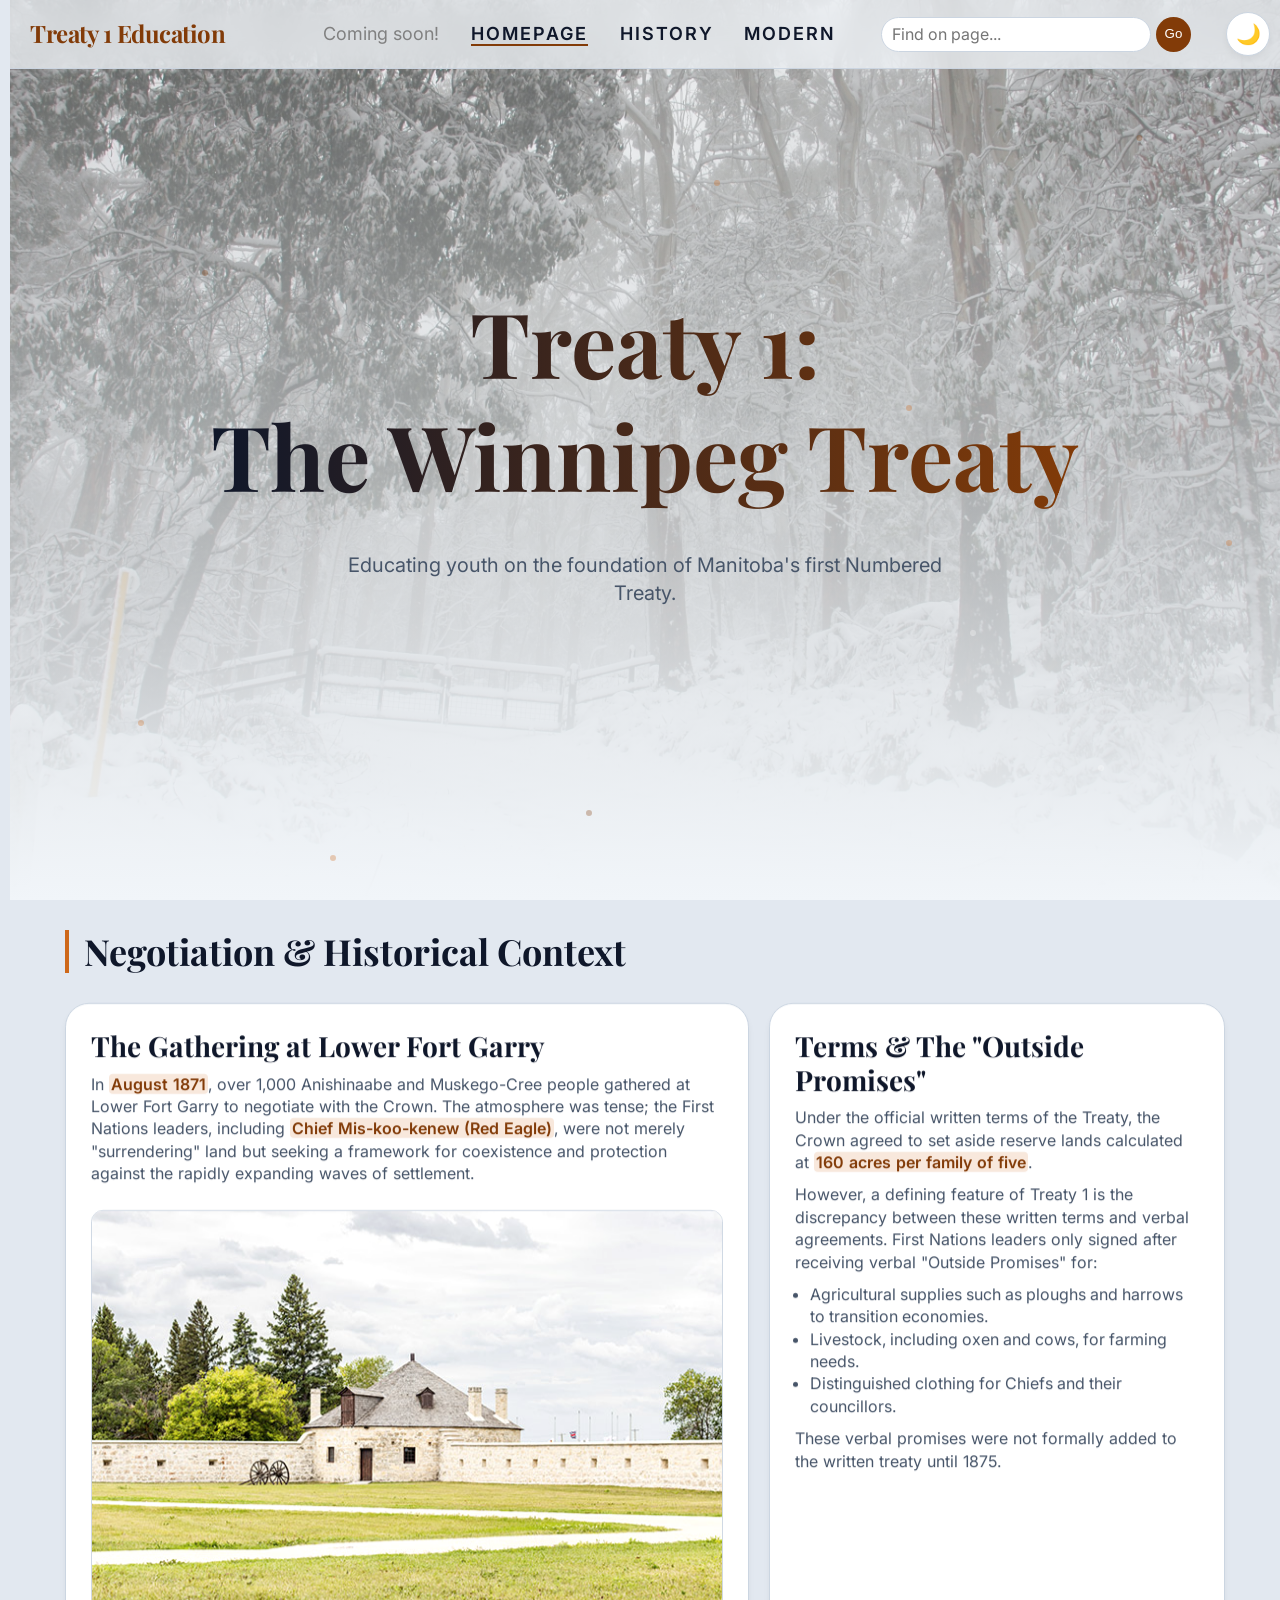
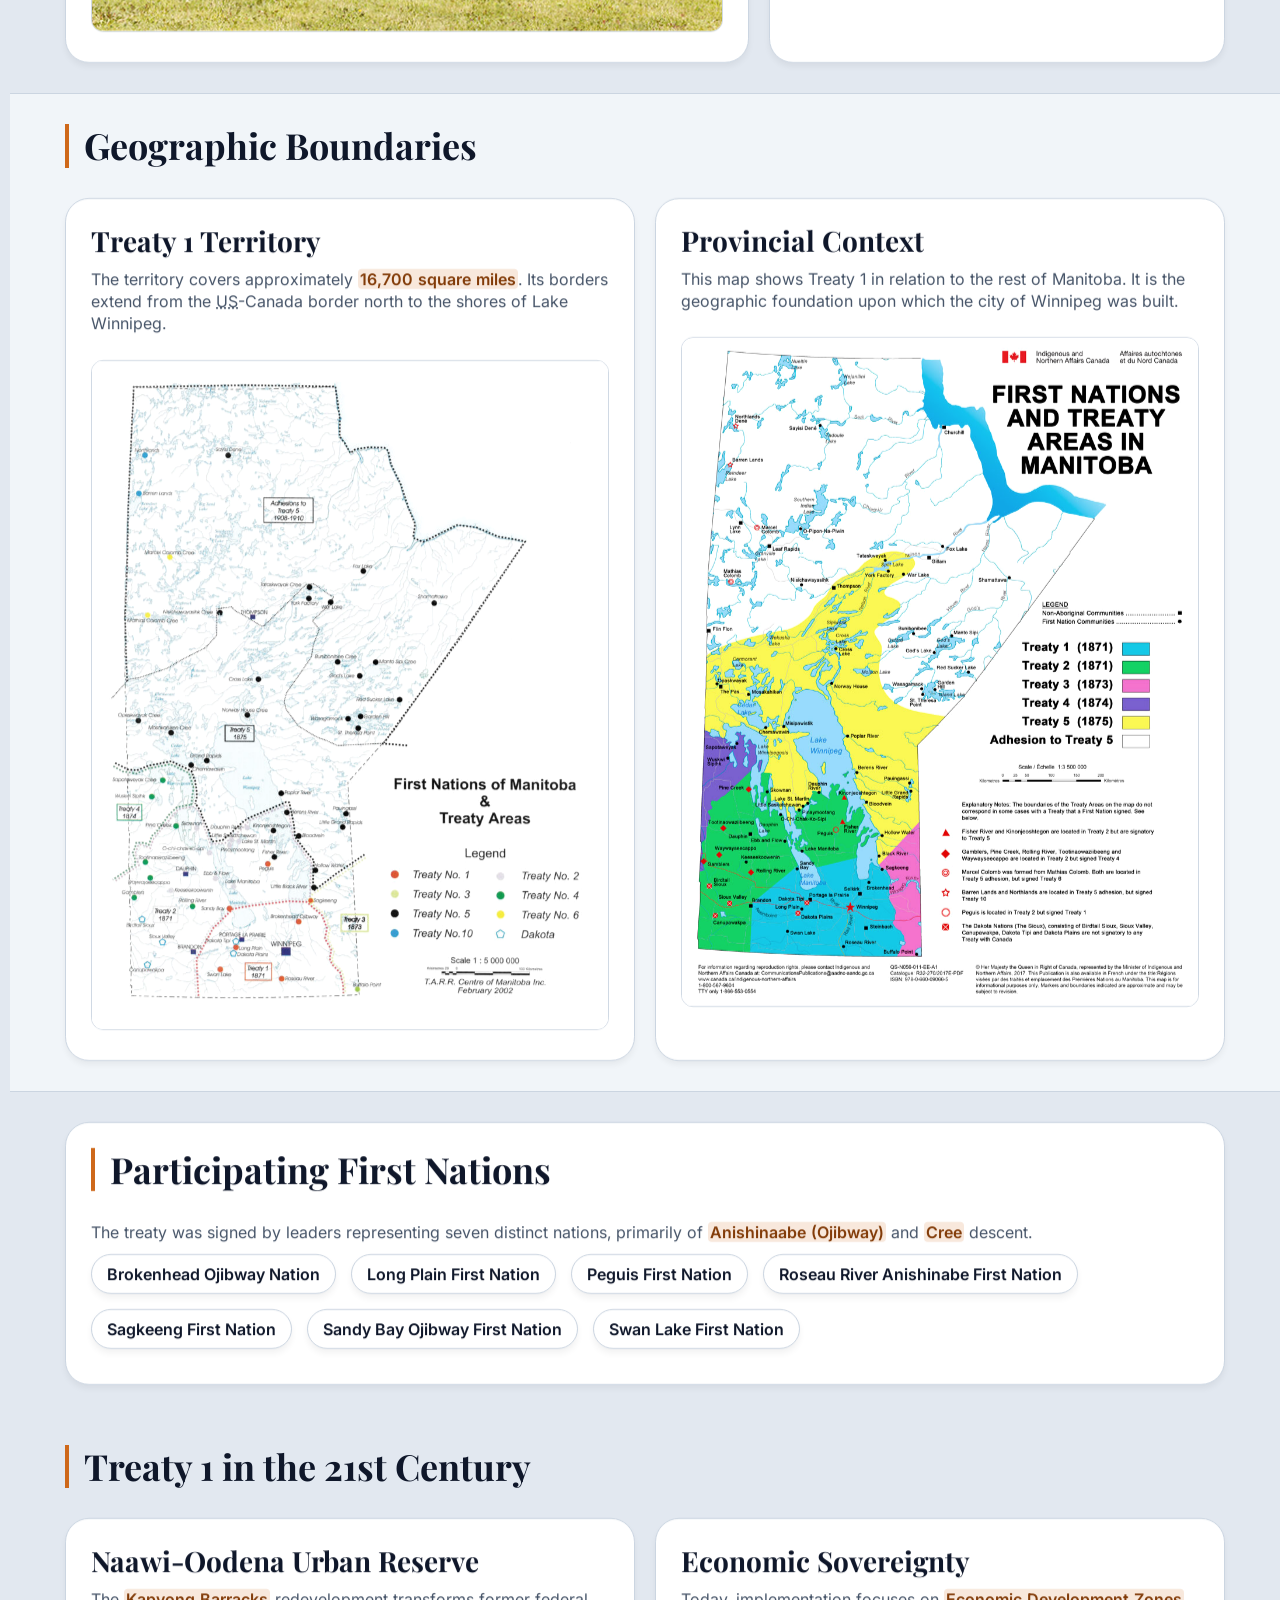
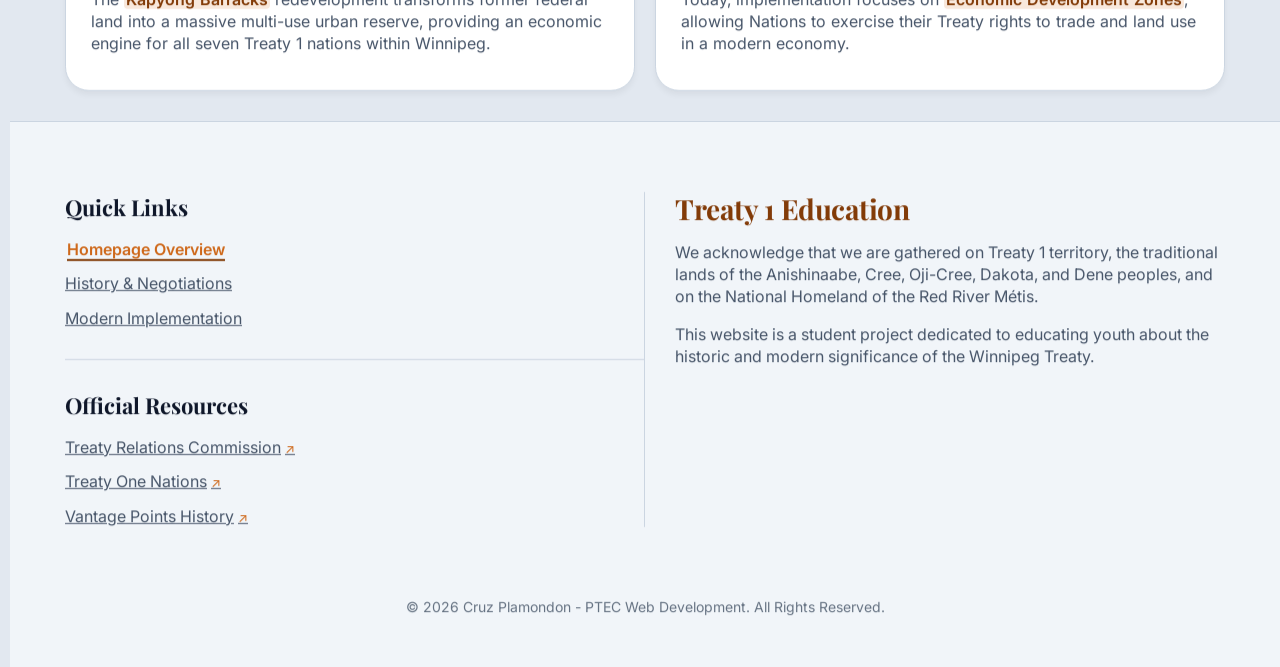
==== commit 66a1c843: "refined hamburger menu" ====
--- a/index.html
+++ b/index.html
@@ -266,6 +266,12 @@
           >
 
           <ul class="nav-links">
+            <!-- 
+              <li>
+                <a href="assignment4.html">Final Project</a>
+              </li>
+              for the foruth assignment in the future
+            -->
             <li>
               <p
                 class="work-in-progress"
--- a/stylesheets/main.css
+++ b/stylesheets/main.css
@@ -901,7 +901,7 @@
 }
 
 /* --- MOBILE BREAKPOINT --- */
-@media (max-width: 868px) {
+@media (max-width: 940px) {
   /* 1. Show the hamburger button */
   .hamburger {
     display: flex; /* Must be flex so the three lines align properly! */
@@ -910,470 +910,441 @@
   /* 2. THE UPGRADED PREMIUM MENU DRAWER */
   .nav-links {
     display: flex;
-    position: fixed; /* Pins it to the user's screen, not the website header */
+    position: fixed;
     top: 0;
-    right: 0; /* Anchors it to the right side of the screen */
-    height: 100vh; /* Takes up 100% of the screen height */
-    width: 75vw; /* Takes up 75% of the screen width */
-    max-width: 350px; /* Ensures it doesn't get too wide on tablets */
-    background: var(--bg-1);
+    right: 0;
+    height: 100vh;
+    width: 75vw;
+    max-width: 350px;
     flex-direction: column;
-    align-items: flex-start; /* Aligns links cleanly to the left */
-
-    /* Massive top padding so the links sit underneath your "X" close button */
+    align-items: flex-start;
     padding: 10rem 3rem 3rem;
     margin: 0;
     border-left: 1px solid var(--border);
-    box-shadow: -15px 0 30px rgba(0, 0, 0, 0.15); /* Casts a shadow onto the main website */
-    background: rgba(
-      241,
-      245,
-      249,
-      0.85
-    ); /* Semi-transparent light background */
+    box-shadow: -15px 0 30px rgba(0, 0, 0, 0.15);
+
+    /* Frosted Glass */
+    background: rgba(241, 245, 249, 0.85);
     backdrop-filter: blur(20px);
     -webkit-backdrop-filter: blur(20px);
 
     /* The Side-Slide Animation */
-    transform: translateX(
-      100%
-    ); /* Hides the drawer completely off-screen to the right */
+    transform: translateX(100%);
     transition: transform 0.4s cubic-bezier(0.16, 1, 0.3, 1);
-    z-index: 1004; /* Keeps the drawer underneath the Hamburger "X" button */
+    z-index: 1004;
+  }
+
+  /* Dark mode override for the glass drawer */
+  body.dark-theme .nav-links {
+    background: rgba(31, 31, 31, 0.85);
+  }
+
+  .nav-links a,
+  .nav-links .work-in-progress {
+    font-size: 2.4rem; /* Only turns massive on mobile screens */
+    display: inline-block;
+    padding: 0.5rem 0;
   }
 
   /* 3. The Active (Open) State */
   .nav-links.nav-active {
-    transform: translateX(0); /* Slides it beautifully into view */
-  }
-
-  /* 4. Make the mobile links larger and spaced out for easy thumb-tapping */
+    transform: translateX(0);
+  }
+
+  /* 4. List Item Spacing & Default Waterfall State */
   .nav-links li {
     margin-bottom: 2.5rem;
     width: 100%;
-  }
-
-  /* 2. Clean Mobile Text Links (Restored Classic Look) */
-  .nav-links a,
-  .nav-links .work-in-progress {
-    font-size: 2.4rem; /* Big enough for thumbs */
-    display: inline-block; /* Keeps the underline hugging the text */
-    padding: 0.5rem 0; /* A little breathing room */
-  }
-
-  /* 3. The Active Page Indicator (Classic Underline) */
+    opacity: 0;
+    transform: translateX(30px);
+    transition: all 0.4s cubic-bezier(0.16, 1, 0.3, 1);
+  }
+
+  /* 5. Clean Mobile Text Links (Restored Classic Look) */
+  .nav-links li a,
+  .nav-links li .work-in-progress {
+    font-size: 2.4rem !important;
+    display: block;
+    width: 100%;
+    padding: 0.5rem 0;
+  }
+
+  /* 6. The Active Page Indicator (Classic Underline) */
   .nav-links a[aria-current="page"] {
     background-color: transparent;
     border-bottom: 3px solid var(--primary-dark);
     box-shadow: none;
   }
 
-  /* 3. The Hover/Tap State (Lifts off the drawer) */
-  .nav-links a:hover,
-  .nav-links a:focus {  
-    background-color: var(--bg-2);
-    box-shadow: var(--shadow-sm);
-    transform: translateX(10px); /* Slides slightly to the right */
-    color: var(--primary-dark);
-  }
-
-  /* --- THE KILL SWITCH --- */
-  /* Forces the wave animation to instantly stop when the menu is open */
-  .hamburger.is-active .burger-line {
-  animation: none !important;
-  }
-
-  /* Dark mode override for the glass drawer */
-  body.dark-theme .nav-links {
-    background: rgba(31, 31, 31, 0.85); /* Semi-transparent dark background */
-  }
-
-  /* 4. The Active Page Indicator (Restored OG Underline) */
-  .nav-links a[aria-current="page"] {
-    background-color: transparent;
-    border-left: none; /* Removes the side bar */
-    border-bottom: 3px solid var(--primary-dark); /* Brings back the bottom line */
-    box-shadow: none;
-    display: inline-block; /* Hugs the text so the line doesn't stretch across the whole screen! */
-  }
-
-  /* 5. Staggered Waterfall Load */
-  /* Hide the list items by default and push them to the right */
-  .nav-links li {
-    opacity: 0;
-    transform: translateX(30px);
-    transition: all 0.4s cubic-bezier(0.16, 1, 0.3, 1);
-  }
-
-  /* When the drawer gets the 'nav-active' class, reveal them! */
+  /* 7. Staggered Waterfall Load Trigger */
   .nav-links.nav-active li {
     opacity: 1;
     transform: translateX(0);
   }
 
-  /* Stagger the timing so they load 1-2-3-4 */
-  .nav-links.nav-active li:nth-child(1) { transition-delay: 0.1s; }
-  .nav-links.nav-active li:nth-child(2) { transition-delay: 0.2s; }
-  .nav-links.nav-active li:nth-child(3) { transition-delay: 0.3s; }
-  .nav-links.nav-active li:nth-child(4) { transition-delay: 0.4s; }
-}
-
-  /* 4. The Active Page Indicator (A sleek side-bar instead of an underline) */
-  .nav-links a[aria-current="page"] {
-    background-color: var(--bg-2);
-    border-bottom: none; /* Kills the old underline */
-    border-left: 4px solid var(--primary-dark); /* Adds a premium side-highlight */
-    box-shadow: var(--shadow-sm);
-  }
-
-  .nav-links a,
-  .nav-links .work-in-progress {
-    font-size: 2.4rem; /* Big, premium typography */
-    display: block;
-  }
-
-  /* quiz section styling */
-  .quiz-section {
-    background-color: #f4f4f4;
-    color: #121212;
-    padding: 2.5rem;
-    margin: 3rem 0;
-    border-radius: 8px;
-    box-shadow: 0 4px 6px rgba(0, 0, 0, 0.1);
-  }
-
-  .quiz-form fieldset {
-    border: none;
-    margin-bottom: 2rem;
-    padding: 0;
-  }
-
-  .quiz-form legend {
-    font-size: 1.25rem;
-    font-weight: bold;
-    margin-bottom: 1rem;
-    color: var(--primary-light);
-  }
-
-  .quiz-form label {
-    display: block;
-    background-color: #ffffff;
-    border: 1px solid #cccccc;
-    padding: 1rem;
-    margin-bottom: 0.5rem;
-    border-radius: 4px;
-    cursor: pointer;
-    transition:
-      background-color 0.3s ease,
-      transform 0.2s ease;
-  }
-
-  .quiz-form label:hover {
-    background-color: #e0e0e0;
-    transform: translateX(8px);
-  }
-
-  .quiz-form input[type="radio"] {
-    margin-right: 12px;
-    transform: scale(1.2);
-  }
-
-  .quiz-btn {
-    padding: 0.8rem 1.5rem;
-    background-color: var(--primary-dark);
-    color: white;
-    border: none;
-    border-radius: 4px;
-    font-size: 1rem;
-    font-weight: bold;
-    cursor: pointer;
-    transition: background-color var(--transition);
-  }
-
-  .quiz-btn:hover {
-    background-color: var(--primary-light);
-    transition: var(--transition);
-  }
-
-  .quiz-result {
-    margin-top: 1.5rem;
-    font-weight: bold;
-    font-size: 1.1rem;
-    padding: 1rem;
-    border-radius: 4px;
-    display: none;
-    /* made it display: none because when JS sees
+  .nav-links.nav-active li:nth-child(1) {
+    transition-delay: 0.1s;
+  }
+  .nav-links.nav-active li:nth-child(2) {
+    transition-delay: 0.2s;
+  }
+  .nav-links.nav-active li:nth-child(3) {
+    transition-delay: 0.3s;
+  }
+  .nav-links.nav-active li:nth-child(4) {
+    transition-delay: 0.4s;
+  }
+}
+
+/* quiz section styling */
+.quiz-section {
+  background-color: #f4f4f4;
+  color: #121212;
+  padding: 2.5rem;
+  margin: 3rem 0;
+  border-radius: 8px;
+  box-shadow: 0 4px 6px rgba(0, 0, 0, 0.1);
+}
+
+.quiz-form fieldset {
+  border: none;
+  margin-bottom: 2rem;
+  padding: 0;
+}
+
+.quiz-form legend {
+  font-size: 1.25rem;
+  font-weight: bold;
+  margin-bottom: 1rem;
+  color: var(--primary-light);
+}
+
+.quiz-form label {
+  display: block;
+  background-color: #ffffff;
+  border: 1px solid #cccccc;
+  padding: 1rem;
+  margin-bottom: 0.5rem;
+  border-radius: 4px;
+  cursor: pointer;
+  transition:
+    background-color 0.3s ease,
+    transform 0.2s ease;
+}
+
+.quiz-form label:hover {
+  background-color: #e0e0e0;
+  transform: translateX(8px);
+}
+
+.quiz-form input[type="radio"] {
+  margin-right: 12px;
+  transform: scale(1.2);
+}
+
+.quiz-btn {
+  padding: 0.8rem 1.5rem;
+  background-color: var(--primary-dark);
+  color: white;
+  border: none;
+  border-radius: 4px;
+  font-size: 1rem;
+  font-weight: bold;
+  cursor: pointer;
+  transition: background-color var(--transition);
+}
+
+.quiz-btn:hover {
+  background-color: var(--primary-light);
+  transition: var(--transition);
+}
+
+.quiz-result {
+  margin-top: 1.5rem;
+  font-weight: bold;
+  font-size: 1.1rem;
+  padding: 1rem;
+  border-radius: 4px;
+  display: none;
+  /* made it display: none because when JS sees
   the user selecting both opstions, it changes
   the property to defult */
-  }
-
-  /* Light Mode Result Colors */
-  .result-pass {
+}
+
+/* Light Mode Result Colors */
+.result-pass {
+  display: block;
+  background-color: #d8f3dc;
+  color: #081c15;
+  border: 1px solid #74c69d;
+}
+
+.result-fail {
+  display: block;
+  background-color: #ffcad4;
+  color: #590d22;
+  border: 1px solid #ff8fa3;
+}
+
+/* dark mode */
+body.dark-theme .quiz-section {
+  background-color: #1e1e1e;
+  color: #ffffff;
+  box-shadow: 0 4px 6px rgba(0, 0, 0, 0.4);
+}
+
+body.dark-theme .quiz-form legend {
+  color: var(--primary-dark);
+}
+
+body.dark-theme .quiz-form label {
+  background-color: #2d2d2d;
+  border: 1px solid #444444;
+}
+
+body.dark-theme .quiz-form label:hover {
+  background-color: #3d3d3d;
+}
+
+body.dark-theme .quiz-btn {
+  background-color: var(--primary-dark);
+}
+
+body.dark-theme .quiz-btn:hover {
+  background-color: var(--primary-light);
+}
+
+body.dark-theme .result-pass {
+  background-color: #1b4332;
+  color: #95d5b2;
+  border-color: #2d6a4f;
+}
+
+body.dark-theme .result-fail {
+  background-color: #4a154b;
+  color: #ffb3c1;
+  border-color: #7a2048;
+}
+
+/* progress bar */
+
+/* Pushes the website content slightly right so it doesn't clip under the bar */
+body {
+  padding-left: 10px;
+}
+
+#progress-bar {
+  position: fixed;
+  top: 0;
+  left: 0;
+  width: 1rem; /* Sleek vertical line width */
+  height: 0%; /* Starts at zero, JS will grow this down the screen */
+  /* Gradient flowing smoothly from top to bottom */
+  background: linear-gradient(
+    to bottom,
+    var(--primary-light),
+    var(--primary-dark)
+  );
+  z-index: 9999; /* Keeps it floating above all layers */
+  will-change: height;
+  /* Warns the browser this will animate, offloading it to the GPU */
+}
+
+/* --- PRINT STYLESHEET --- */
+
+/* Formats the page for physical printing or PDF saving to save ink */
+@media print {
+  /* Hides UI elements that are useless on a piece of paper */
+  nav,
+  footer,
+  .theme-toggle,
+  .hamburger,
+  .back-to-top,
+  .particles,
+  .quiz-section {
+    display: none !important;
+  }
+
+  /* Strips out backgrounds and shadows, forcing black text on white paper */
+  body,
+  .card,
+  .map-box,
+  .layer-box,
+  .bento-grid {
+    background: white !important;
+    color: black !important;
+    box-shadow: none !important;
+    border: none !important;
+    display: block; /* prevents grid breaks on paper */
+    margin-bottom: 2rem;
+  }
+
+  /* Pro-tip: This reveals the actual URL of your links next to the text! */
+  .footer-links-column a::after {
+    content: " (" attr(href) ")";
+    font-size: 0.8em;
+    color: #333;
+  }
+}
+
+/* 1. Skip to Main Content Link (For Screen Readers & Keyboard Users) */
+.skip-link {
+  position: absolute;
+  top: -100px; /* Hides it off-screen by default */
+  left: 0;
+  background: var(--primary-dark);
+  color: whitesmoke;
+  padding: 1rem 2rem;
+  z-index: 10000;
+  transition: top var(--transition);
+  text-decoration: none;
+  font-weight: bold;
+  border-bottom-right-radius: 8px;
+  box-shadow: var(--shadow-lg);
+}
+
+/* Snaps the button into view ONLY when the user presses 'Tab' on page load */
+.skip-link:focus {
+  top: 0px;
+  outline: 3px solid;
+  outline-offset: 4px;
+}
+
+/* 2. Custom Focus Rings for Keyboard Navigation */
+/* :focus-visible ensures the ring only shows for keyboard users, not mouse clicks */
+*:focus-visible {
+  outline: 3px dashed var(--primary-light);
+  outline-offset: 4px;
+  border-radius: 4px;
+  transition: outline-offset 0.1s ease;
+}
+
+/* Removes the ugly default browser outline for mouse users */
+*:focus:not(:focus-visible) {
+  outline: none;
+}
+
+/* --- MINI SEARCH BAR --- */
+.search-form {
+  display: flex;
+  gap: 0.5rem;
+  margin: 0 1.5rem;
+}
+
+.search-form input {
+  padding: 0.5rem 1rem;
+  border: 1px solid var(--border);
+  border-radius: 100px;
+  background: var(--bg-2);
+  color: var(--text-heading);
+  font-family: "Inter", sans-serif;
+  font-size: 1.6rem;
+}
+
+.search-form button {
+  background: var(--primary-dark);
+  color: white;
+  border: none;
+  border-radius: 50%;
+  width: 35px;
+  height: 35px;
+  cursor: pointer;
+  transition: var(--transition);
+}
+
+.search-form button:hover {
+  background: var(--primary-light);
+  transform: scale(1.05);
+}
+
+/* Hides the label visually but keeps it for screen readers */
+.sr-only {
+  position: absolute;
+  width: 1px;
+  height: 1px;
+  padding: 0;
+  margin: -1px;
+  overflow: hidden;
+  clip: rect(0, 0, 0, 0);
+  border: 0;
+}
+
+/* --- 1. DESKTOP VIEW (Full-Sized & Visible) --- */
+.search-dropdown {
+  position: relative;
+  display: flex;
+  align-items: center;
+  /* Adds breathing room between the search bar and your nav links */
+  margin-right: 2rem;
+}
+
+/* --- DESKTOP NAV LINKS --- */
+.nav-links a,
+.nav-links .work-in-progress {
+  font-size: 1.8rem; /* Forces desktop to stay a normal, professional size! */
+  text-decoration: none;
+  /* ... your other desktop rules ... */
+}
+
+/* Hide the magnifying glass toggle on large screens */
+.search-toggle {
+  display: none;
+}
+
+/* Force the search form to be visible inline */
+.search-content {
+  display: block;
+}
+
+/* --- 2. MOBILE VIEW (Collapsed & Toggleable) --- */
+@media (max-width: 1180px) {
+  /* Match the magnifying glass exactly to the theme-toggle button */
+  .search-toggle {
+    display: flex; /* Flex perfectly centers the emoji inside the circle */
+    align-items: center;
+    justify-content: center;
+    background: var(--bg-2);
+    border: 1px solid var(--border);
+    border-radius: 50%;
+    width: 44px;
+    height: 44px;
+    font-size: 2rem;
+    cursor: pointer;
+    color: var(--text-heading);
+    box-shadow: var(--shadow-sm);
+    transition:
+      background-color 0.4s ease,
+      border-color 0.4s ease,
+      transform 0.6s ease-in-out;
+  }
+
+  /* Match the hover and focus state of the theme button (the lift and outline) */
+  .search-toggle:hover,
+  .search-toggle:focus {
+    border-color: var(--primary-light);
+    transform: translateY(-3px);
+    outline: 2px solid var(--primary-dark);
+    outline-offset: 2px;
+  }
+
+  /* Hide the search form by default and turn it into a popup box */
+  .search-content {
+    display: none;
+    position: absolute;
+    top: 130%;
+    left: auto;
+    right: 0;
+    background: var(--bg-1);
+    padding: 1rem;
+    border: 1px solid var(--border);
+    border-radius: 8px;
+    box-shadow: var(--shadow-lg);
+    z-index: 1001;
+  }
+
+  /* The Active State (Triggered by your JavaScript) */
+  .search-dropdown.active .search-content {
     display: block;
-    background-color: #d8f3dc;
-    color: #081c15;
-    border: 1px solid #74c69d;
-  }
-
-  .result-fail {
-    display: block;
-    background-color: #ffcad4;
-    color: #590d22;
-    border: 1px solid #ff8fa3;
-  }
-
-  /* dark mode */
-  body.dark-theme .quiz-section {
-    background-color: #1e1e1e;
-    color: #ffffff;
-    box-shadow: 0 4px 6px rgba(0, 0, 0, 0.4);
-  }
-
-  body.dark-theme .quiz-form legend {
-    color: var(--primary-dark);
-  }
-
-  body.dark-theme .quiz-form label {
-    background-color: #2d2d2d;
-    border: 1px solid #444444;
-  }
-
-  body.dark-theme .quiz-form label:hover {
-    background-color: #3d3d3d;
-  }
-
-  body.dark-theme .quiz-btn {
-    background-color: var(--primary-dark);
-  }
-
-  body.dark-theme .quiz-btn:hover {
-    background-color: var(--primary-light);
-  }
-
-  body.dark-theme .result-pass {
-    background-color: #1b4332;
-    color: #95d5b2;
-    border-color: #2d6a4f;
-  }
-
-  body.dark-theme .result-fail {
-    background-color: #4a154b;
-    color: #ffb3c1;
-    border-color: #7a2048;
-  }
-
-  /* progress bar */
-
-  /* Pushes the website content slightly right so it doesn't clip under the bar */
-  body {
-    padding-left: 10px;
-  }
-
-  #progress-bar {
-    position: fixed;
-    top: 0;
-    left: 0;
-    width: 1rem; /* Sleek vertical line width */
-    height: 0%; /* Starts at zero, JS will grow this down the screen */
-    /* Gradient flowing smoothly from top to bottom */
-    background: linear-gradient(
-      to bottom,
-      var(--primary-light),
-      var(--primary-dark)
-    );
-    z-index: 9999; /* Keeps it floating above all layers */
-    will-change: height;
-    /* Warns the browser this will animate, offloading it to the GPU */
-  }
-
-  /* --- PRINT STYLESHEET --- */
-
-  /* Formats the page for physical printing or PDF saving to save ink */
-  @media print {
-    /* Hides UI elements that are useless on a piece of paper */
-    nav,
-    footer,
-    .theme-toggle,
-    .hamburger,
-    .back-to-top,
-    .particles,
-    .quiz-section {
-      display: none !important;
-    }
-
-    /* Strips out backgrounds and shadows, forcing black text on white paper */
-    body,
-    .card,
-    .map-box,
-    .layer-box,
-    .bento-grid {
-      background: white !important;
-      color: black !important;
-      box-shadow: none !important;
-      border: none !important;
-      display: block; /* prevents grid breaks on paper */
-      margin-bottom: 2rem;
-    }
-
-    /* Pro-tip: This reveals the actual URL of your links next to the text! */
-    .footer-links-column a::after {
-      content: " (" attr(href) ")";
-      font-size: 0.8em;
-      color: #333;
-    }
-  }
-
-  /* 1. Skip to Main Content Link (For Screen Readers & Keyboard Users) */
-  .skip-link {
-    position: absolute;
-    top: -100px; /* Hides it off-screen by default */
-    left: 0;
-    background: var(--primary-dark);
-    color: whitesmoke;
-    padding: 1rem 2rem;
-    z-index: 10000;
-    transition: top var(--transition);
-    text-decoration: none;
-    font-weight: bold;
-    border-bottom-right-radius: 8px;
-    box-shadow: var(--shadow-lg);
-  }
-
-  /* Snaps the button into view ONLY when the user presses 'Tab' on page load */
-  .skip-link:focus {
-    top: 0px;
-    outline: 3px solid;
-    outline-offset: 4px;
-  }
-
-  /* 2. Custom Focus Rings for Keyboard Navigation */
-  /* :focus-visible ensures the ring only shows for keyboard users, not mouse clicks */
-  *:focus-visible {
-    outline: 3px dashed var(--primary-light);
-    outline-offset: 4px;
-    border-radius: 4px;
-    transition: outline-offset 0.1s ease;
-  }
-
-  /* Removes the ugly default browser outline for mouse users */
-  *:focus:not(:focus-visible) {
-    outline: none;
-  }
-
-  /* --- MINI SEARCH BAR --- */
-  .search-form {
-    display: flex;
-    gap: 0.5rem;
-    margin: 0 1.5rem;
-  }
-
-  .search-form input {
-    padding: 0.5rem 1rem;
-    border: 1px solid var(--border);
-    border-radius: 100px;
-    background: var(--bg-2);
-    color: var(--text-heading);
-    font-family: "Inter", sans-serif;
-    font-size: 1.6rem;
-  }
-
-  .search-form button {
-    background: var(--primary-dark);
-    color: white;
-    border: none;
-    border-radius: 50%;
-    width: 35px;
-    height: 35px;
-    cursor: pointer;
-    transition: var(--transition);
-  }
-
-  .search-form button:hover {
-    background: var(--primary-light);
-    transform: scale(1.05);
-  }
-
-  /* Hides the label visually but keeps it for screen readers */
-  .sr-only {
-    position: absolute;
-    width: 1px;
-    height: 1px;
-    padding: 0;
-    margin: -1px;
-    overflow: hidden;
-    clip: rect(0, 0, 0, 0);
-    border: 0;
-  }
-
-  /* --- 1. DESKTOP VIEW (Full-Sized & Visible) --- */
-  .search-dropdown {
-    position: relative;
-    display: flex;
-    align-items: center;
-    /* Adds breathing room between the search bar and your nav links */
-    margin-right: 2rem;
-  }
-
-  /* Hide the magnifying glass toggle on large screens */
-  .search-toggle {
-    display: none;
-  }
-
-  /* Force the search form to be visible inline */
-  .search-content {
-    display: block;
-  }
-
-  /* --- 2. MOBILE VIEW (Collapsed & Toggleable) --- */
-  @media (max-width: 1130px) {
-    /* Match the magnifying glass exactly to the theme-toggle button */
-    .search-toggle {
-      display: flex; /* Flex perfectly centers the emoji inside the circle */
-      align-items: center;
-      justify-content: center;
-      background: var(--bg-2);
-      border: 1px solid var(--border);
-      border-radius: 50%;
-      width: 44px;
-      height: 44px;
-      font-size: 2rem;
-      cursor: pointer;
-      color: var(--text-heading);
-      box-shadow: var(--shadow-sm);
-      transition:
-        background-color 0.4s ease,
-        border-color 0.4s ease,
-        transform 0.6s ease-in-out;
-    }
-
-    /* Match the hover and focus state of the theme button (the lift and outline) */
-    .search-toggle:hover,
-    .search-toggle:focus {
-      border-color: var(--primary-light);
-      transform: translateY(-3px);
-      outline: 2px solid var(--primary-dark);
-      outline-offset: 2px;
-    }
-
-    /* Hide the search form by default and turn it into a popup box */
-    .search-content {
-      display: none;
-      position: absolute;
-      top: 130%;
-      left: auto;
-      right: 0;
-      background: var(--bg-1);
-      padding: 1rem;
-      border: 1px solid var(--border);
-      border-radius: 8px;
-      box-shadow: var(--shadow-lg);
-      z-index: 1001;
-    }
-
-    /* The Active State (Triggered by your JavaScript) */
-    .search-dropdown.active .search-content {
-      display: block;
-      animation: fadeSlideUp 0.3s ease forwards;
-    }
-  }
-}
+    animation: fadeSlideUp 0.3s ease forwards;
+  }
+}
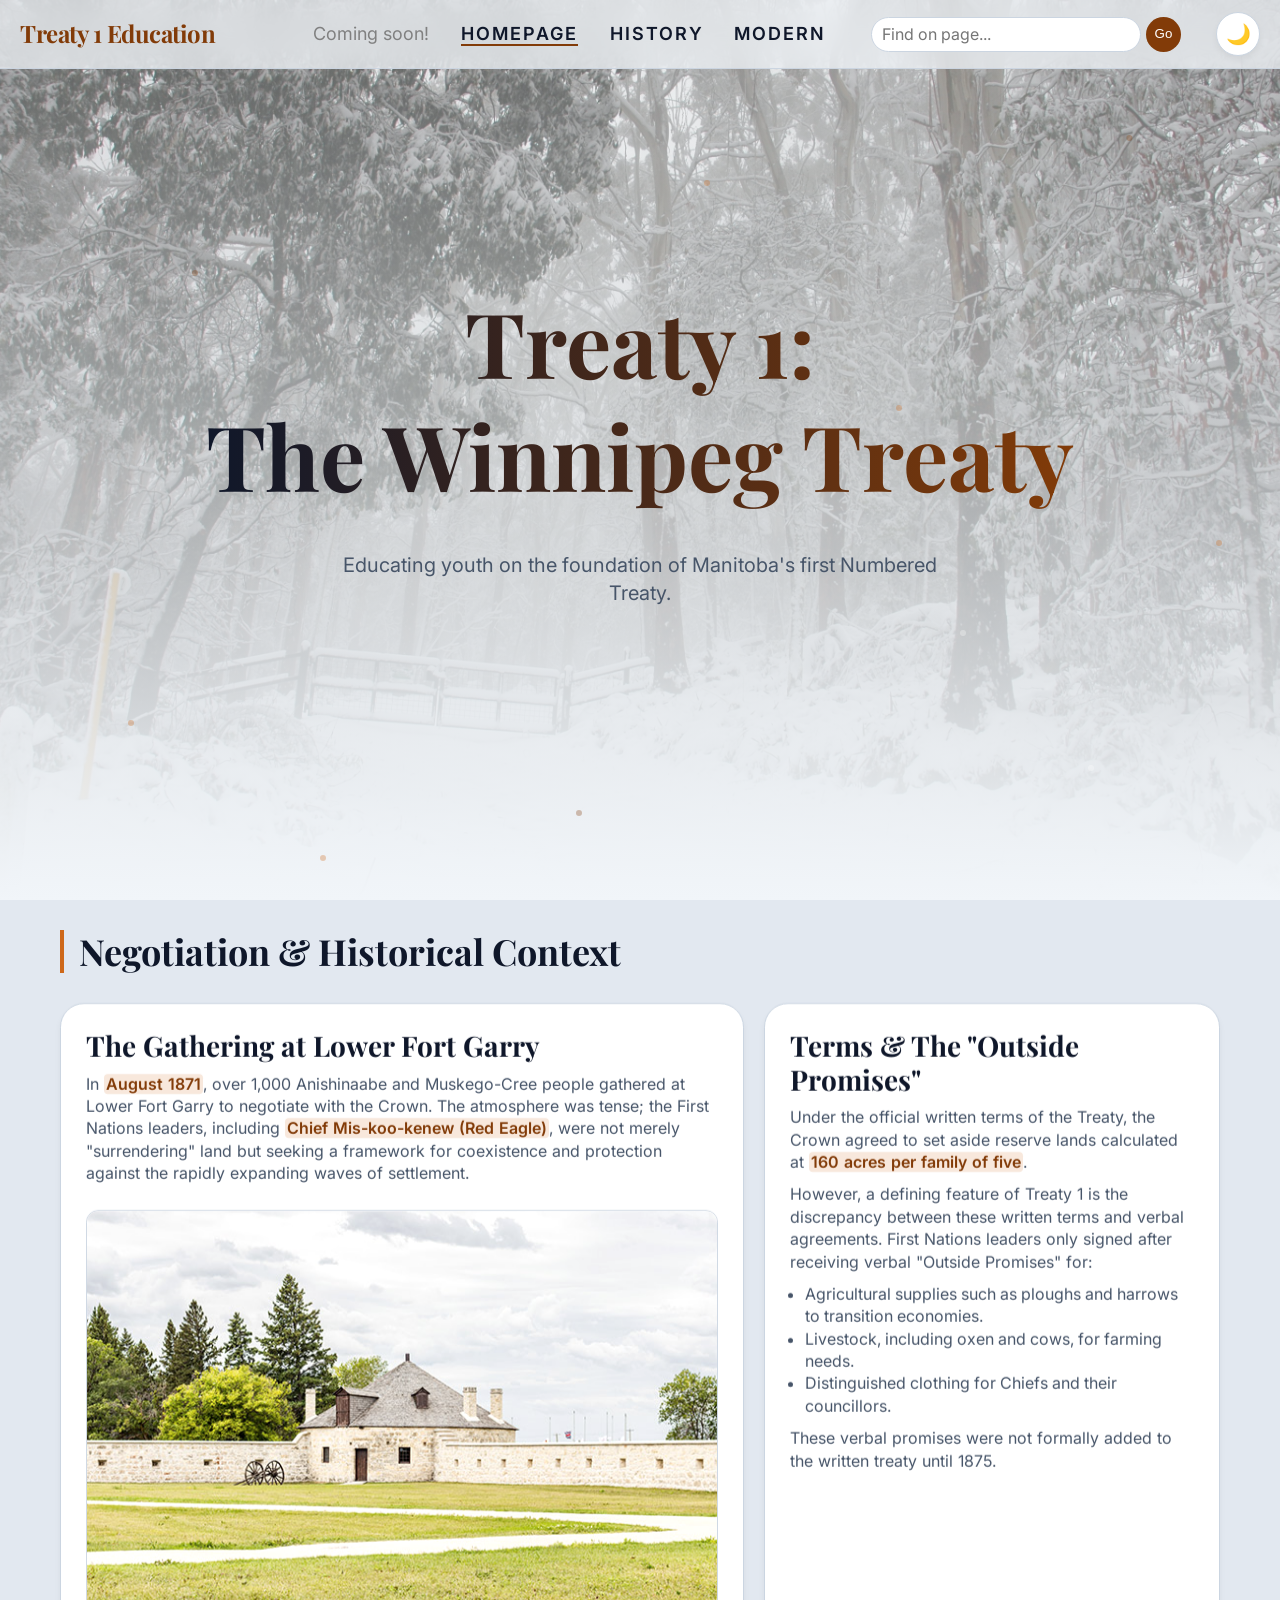
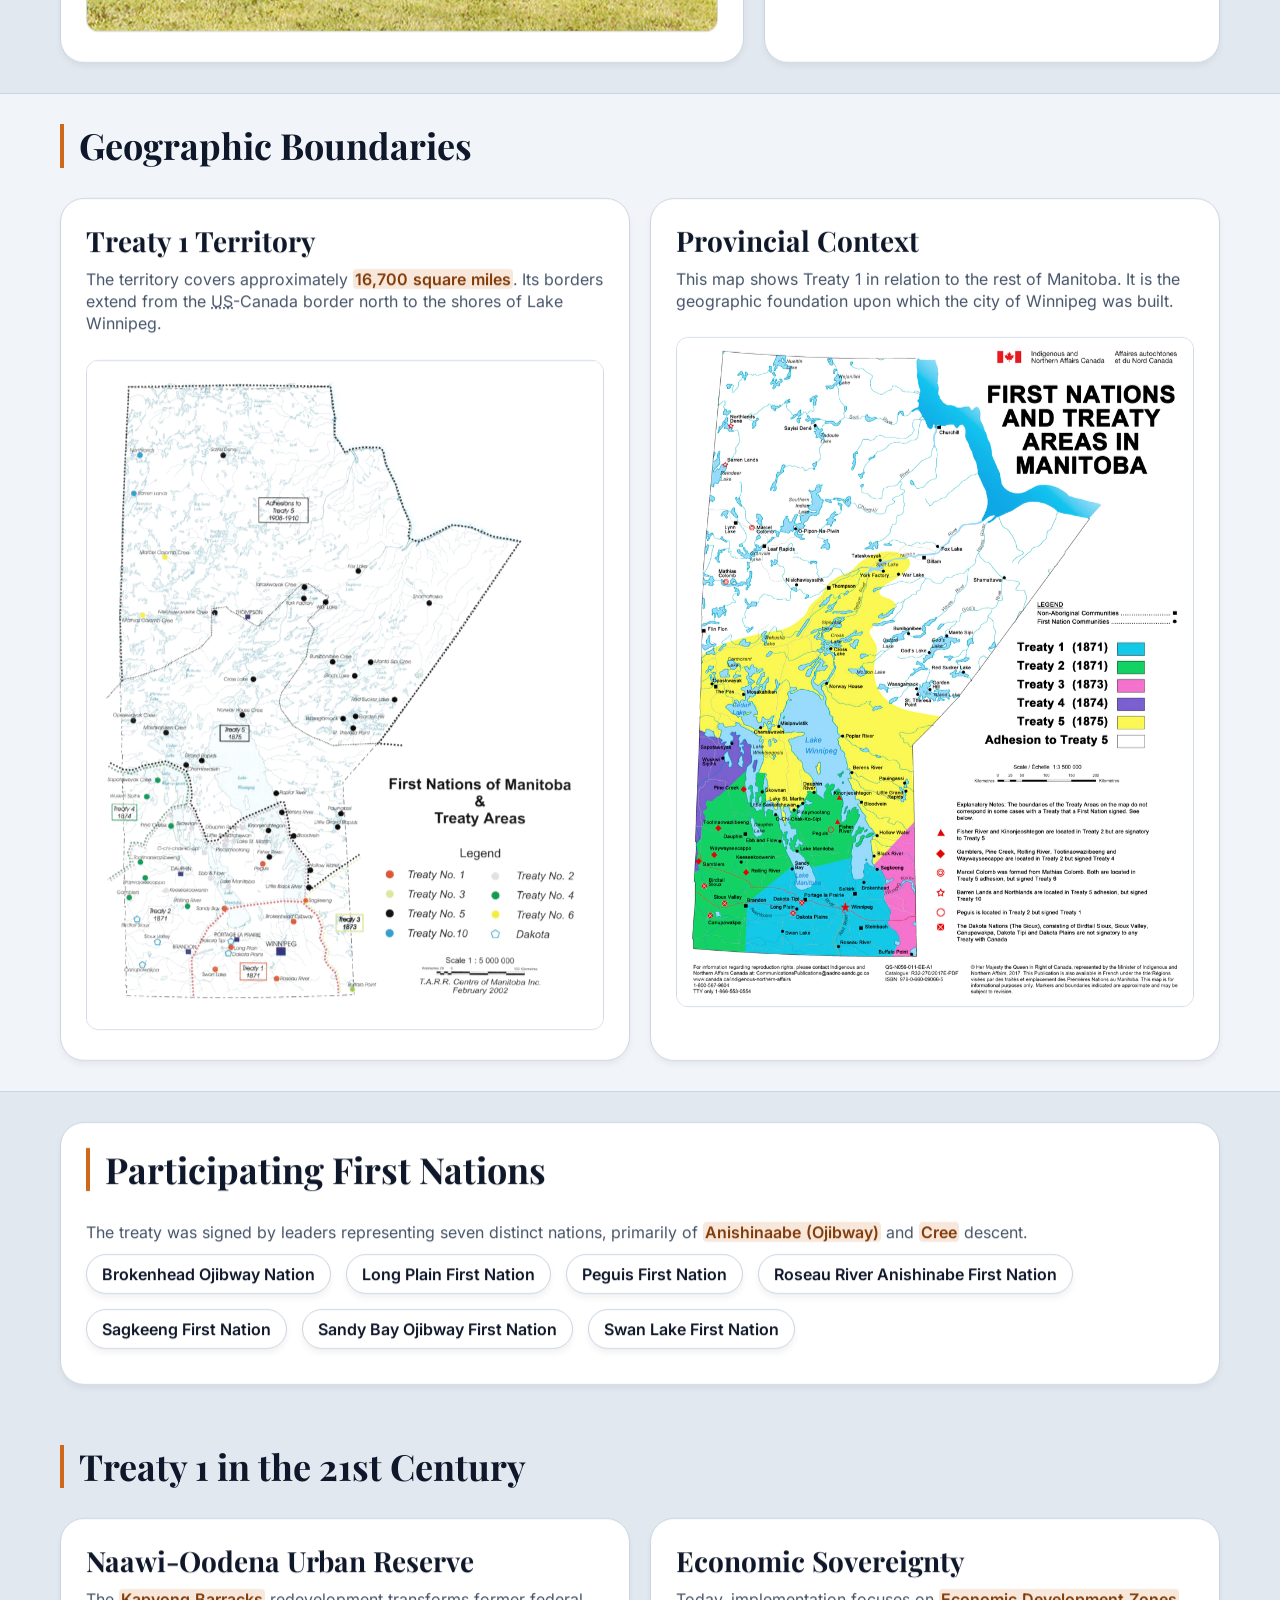
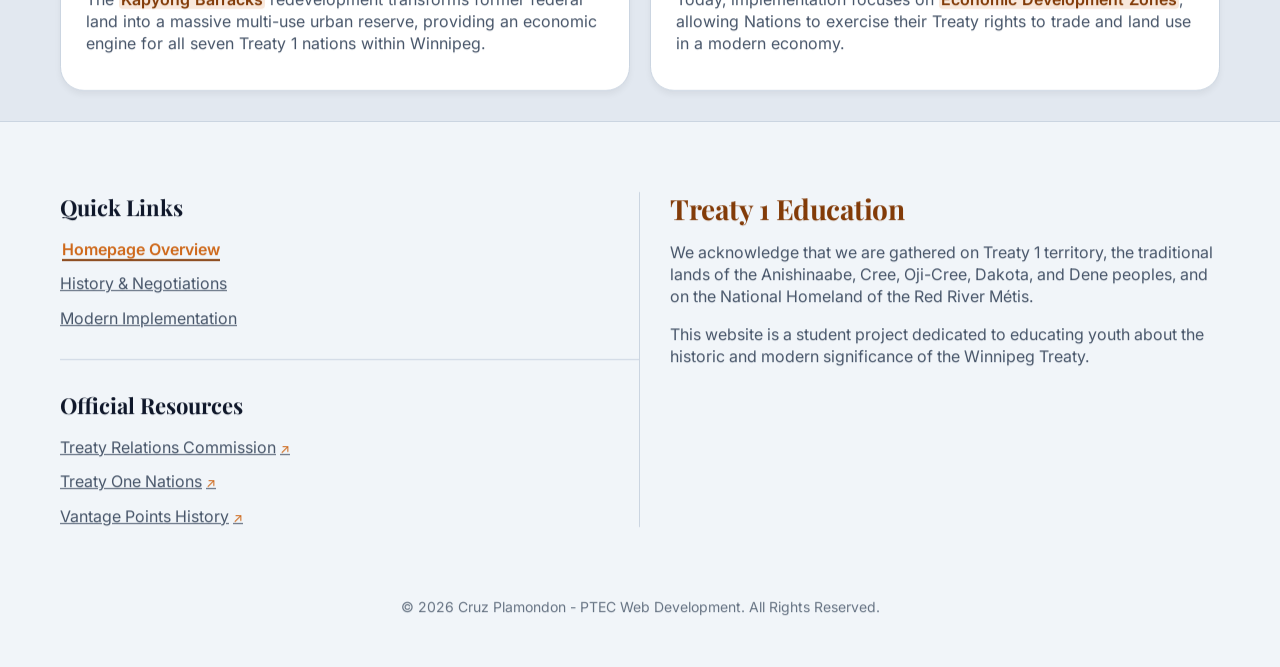
==== commit 163bb047: "final touches" ====
--- a/index.html
+++ b/index.html
@@ -255,6 +255,16 @@
       if (localStorage.getItem("theme") === "dark") {
         document.body.classList.add("dark-theme");
       }
+
+      // Apply saved theme immediately to avoid flash of wrong theme
+      const savedTheme = localStorage.getItem("theme");
+      const prefersDark = window.matchMedia(
+        "(prefers-color-scheme: dark)",
+      ).matches;
+
+      if (savedTheme === "dark" || (!savedTheme && prefersDark)) {
+        document.body.classList.add("dark-theme");
+      }
     </script>
     <!-- Page header containing the main navigation and hero banner -->
     <header>
--- a/stylesheets/main.css
+++ b/stylesheets/main.css
@@ -1130,7 +1130,7 @@
 
 /* Pushes the website content slightly right so it doesn't clip under the bar */
 body {
-  padding-left: 10px;
+  padding-left: 0;
 }
 
 #progress-bar {
@@ -1150,6 +1150,16 @@
   /* Warns the browser this will animate, offloading it to the GPU */
 }
 
+#progress-bar {
+  transition:
+    height 0.1s linear,
+    opacity 0.3s ease;
+  opacity: 100%;
+}
+body.scrolled #progress-bar {
+  opacity: 1;
+}
+
 /* --- PRINT STYLESHEET --- */
 
 /* Formats the page for physical printing or PDF saving to save ink */
@@ -1239,6 +1249,12 @@
   color: var(--text-heading);
   font-family: "Inter", sans-serif;
   font-size: 1.6rem;
+}
+
+/* soft ring glow around the border when the user clicked on the input */
+.search-form input:focus {
+  outline: none;
+  box-shadow: 0px 0px 5px var(--primary-light);
 }
 
 .search-form button {
@@ -1348,3 +1364,33 @@
     animation: fadeSlideUp 0.3s ease forwards;
   }
 }
+
+/* --- SKELETON LOADER UTILITY --- */
+@keyframes shimmer {
+  from {
+    background-position: 200% 0;
+  }
+  to {
+    background-position: -200% 0;
+  }
+}
+
+.skeleton {
+  /* Using !important to guarantee the shimmer overrides the card's standard background */
+  background: linear-gradient(
+    90deg,
+    var(--bg-1) 25%,
+    var(--bg-2) 50%,
+    var(--bg-1) 75%
+  ) !important;
+  background-size: 200% 100% !important;
+  animation: shimmer 0.1s infinite linear !important;
+  pointer-events: none; /* Prevents users from clicking the card while it's "loading" */
+}
+
+/* THE MAGIC TRICK: 
+  This targets every single element (*) inside the skeleton and turns it invisible! 
+*/
+.skeleton * {
+  opacity: 0 !important;
+}
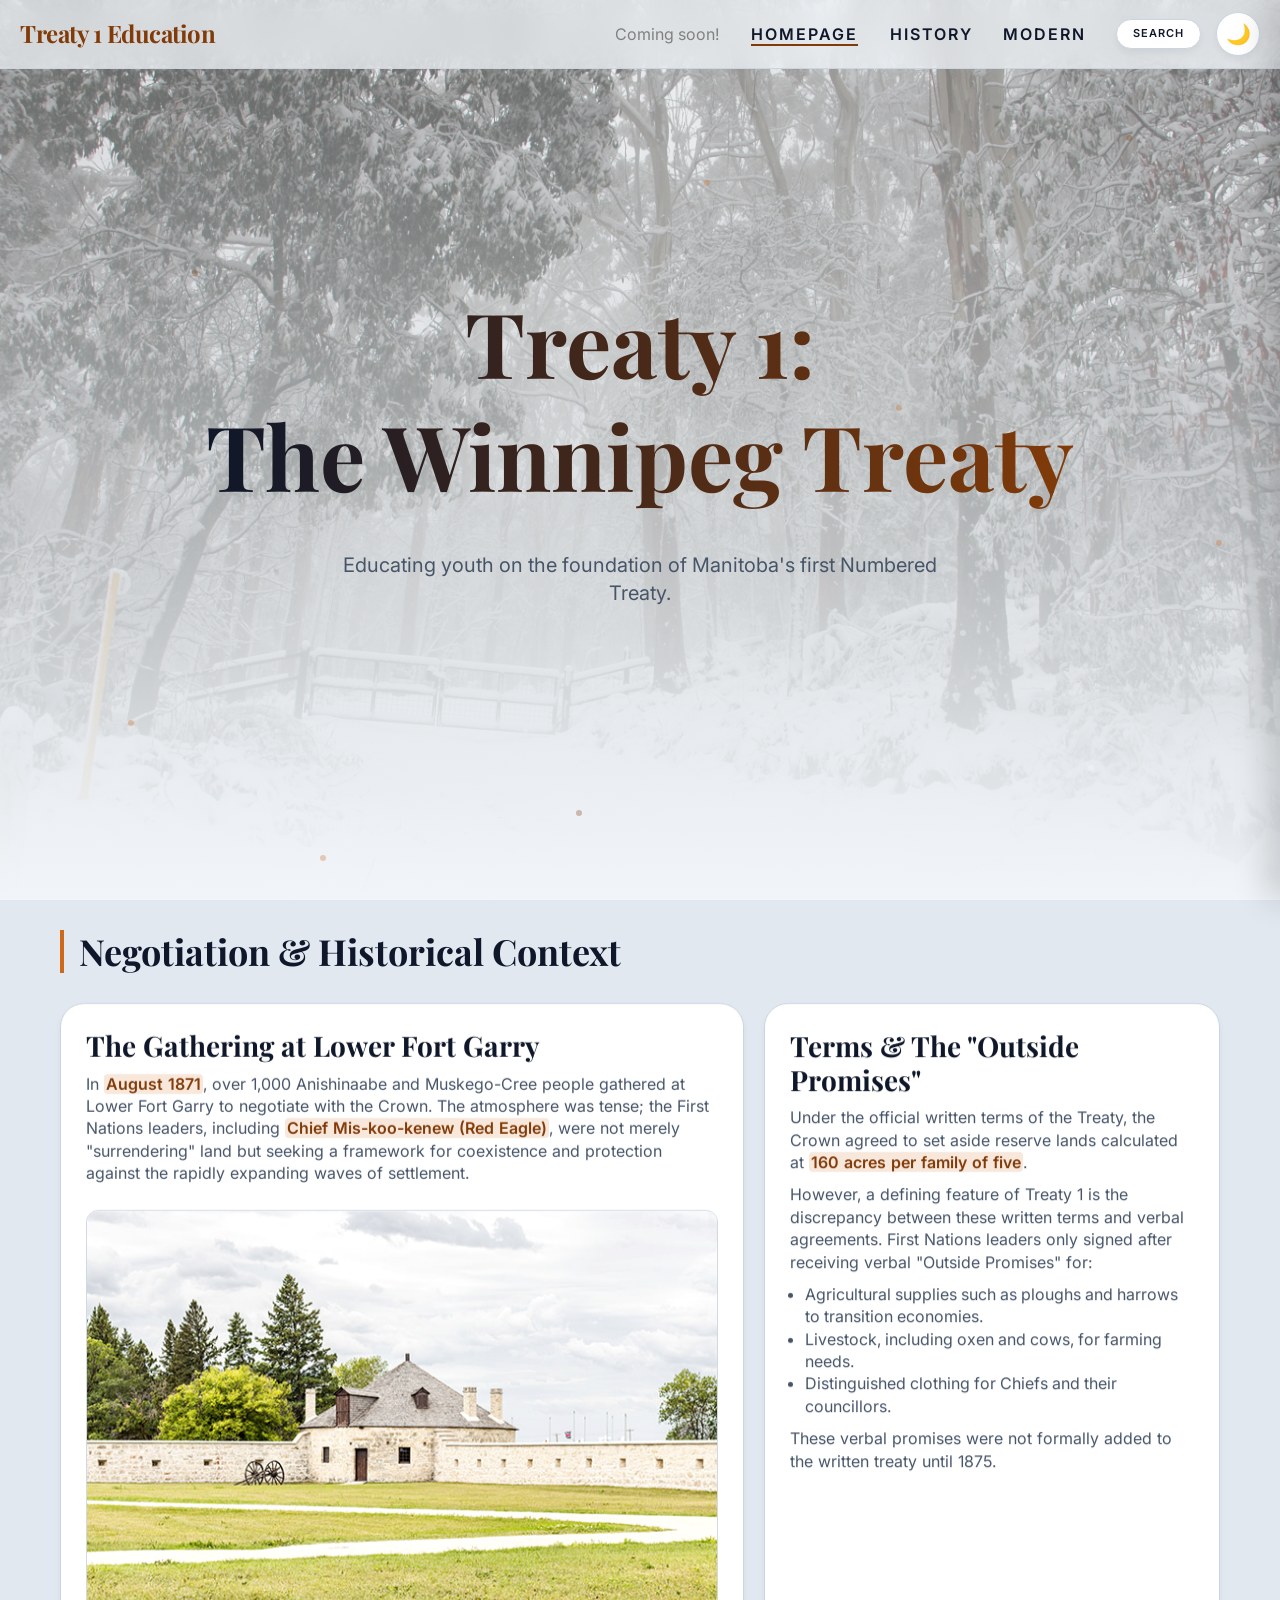
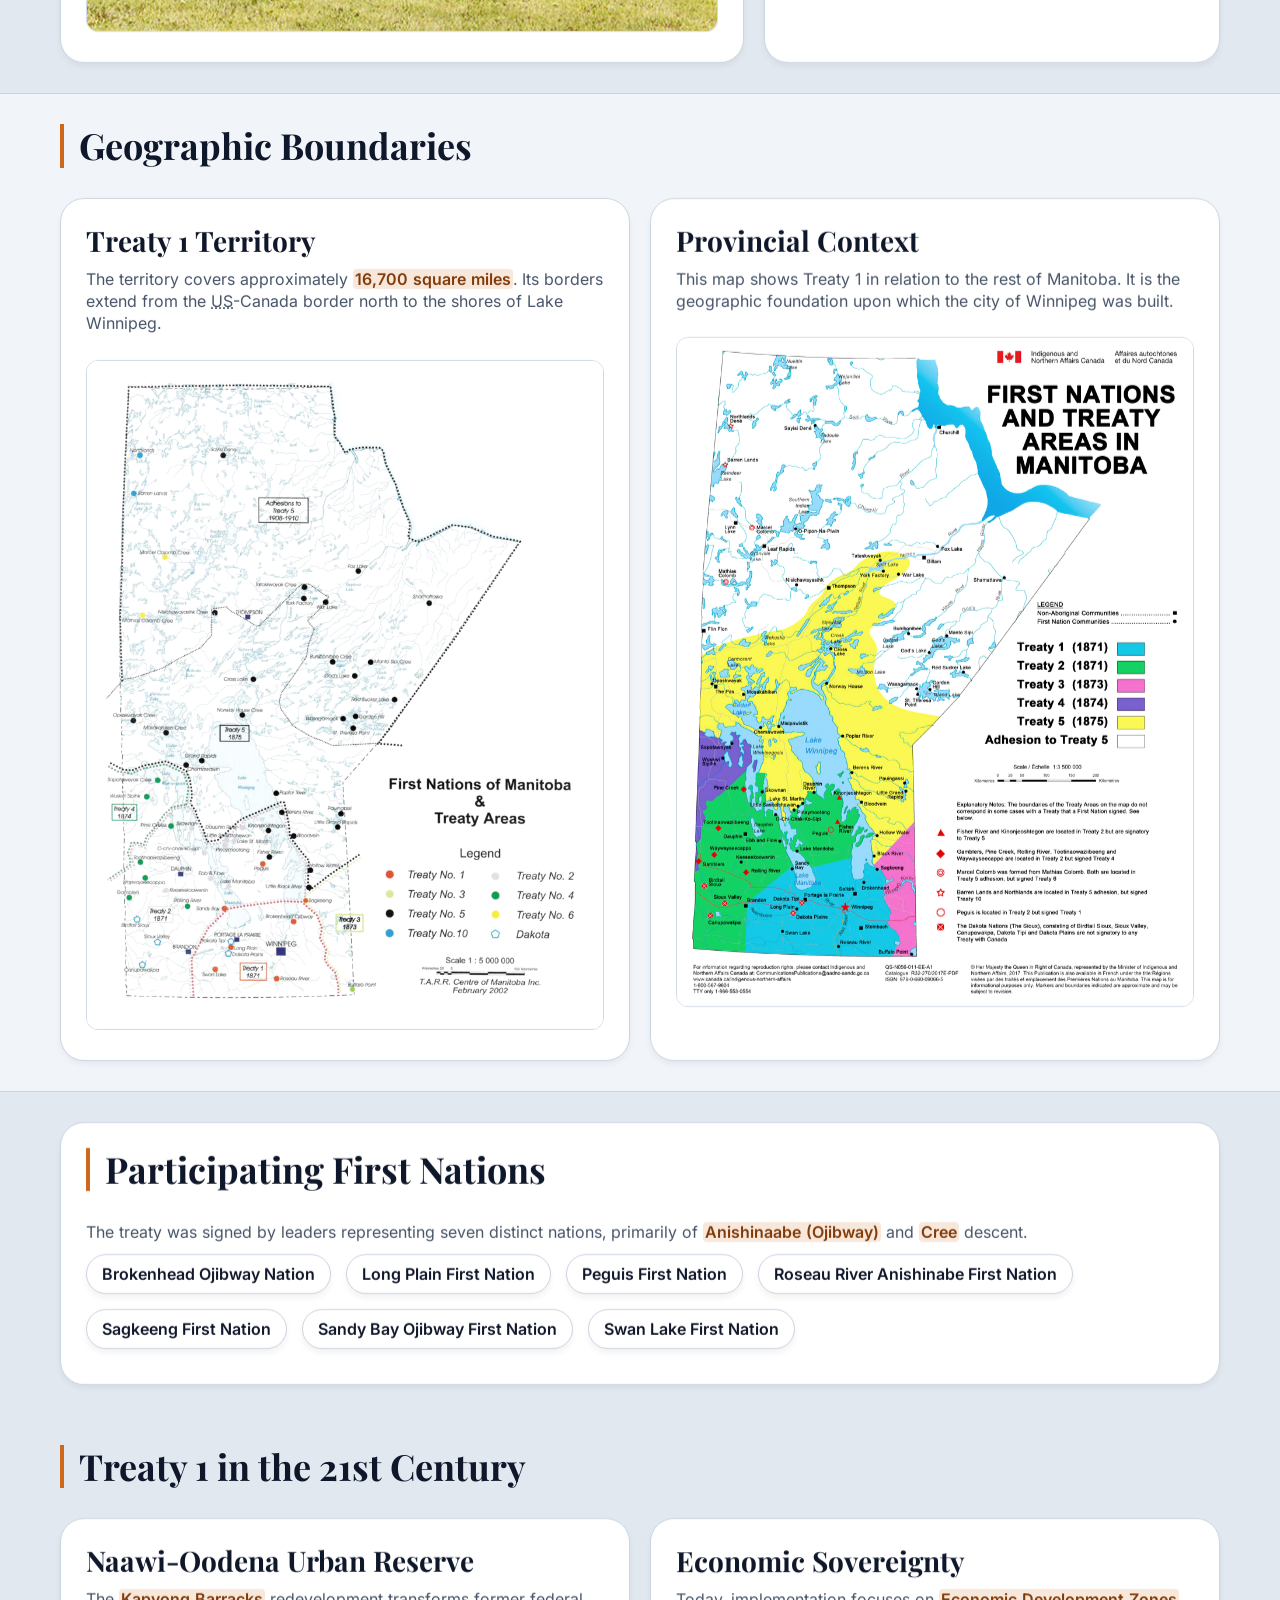
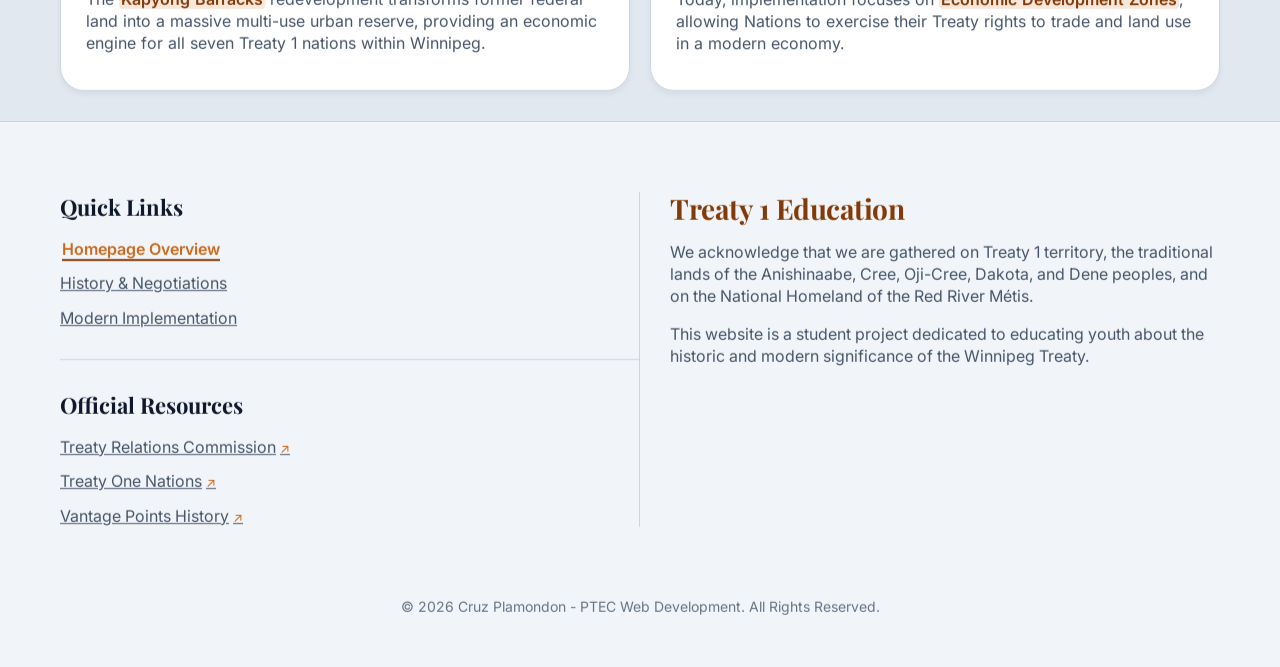
==== commit 642a2bb4: "added much more changes" ====
--- a/index.html
+++ b/index.html
@@ -271,17 +271,19 @@
       <!-- Primary navigation for the site; `aria-label` improves accessibility -->
       <nav aria-label="Main Navigation">
         <div class="nav-container">
+          <!-- this image is defulted display none until the viewport width is 358px to prevent flexbox crushing -->
+          <a href="index.html" title="Return Home"
+            ><img
+              class="mini-logo"
+              src="images/Medicine_Wheel.png"
+              alt="Return to return to home page"
+          /></a>
+
           <a href="index.html" class="logo" title="Return Home"
             >Treaty 1 Education</a
           >
 
           <ul class="nav-links">
-            <!-- 
-              <li>
-                <a href="assignment4.html">Final Project</a>
-              </li>
-              for the foruth assignment in the future
-            -->
             <li>
               <p
                 class="work-in-progress"
@@ -312,7 +314,6 @@
               >
             </li>
           </ul>
-          <!-- i used a p tag for Coming soon! because it just displays info and its not an fuctional link-->
 
           <button
             class="hamburger"
@@ -322,32 +323,14 @@
             <div class="burger-line middle"></div>
             <div class="burger-line bottom"></div>
           </button>
-          <!--this is the mobile nav button linked to JS and CSS-->
-
-          <div class="search-dropdown">
-            <button
-              class="search-toggle"
-              aria-label="Toggle Search"
-              aria-expanded="false"
-              title="key search words across the page">
-              &#128269;
-            </button>
-
-            <div class="search-content">
-              <form id="mini-search" class="search-form">
-                <label for="search-input" class="sr-only"
-                  >Search keywords on this page</label
-                >
-                <input
-                  type="text"
-                  id="search-input"
-                  placeholder="Find on page..."
-                  required
-                  enterkeyhint="search" />
-                <button type="submit" aria-label="Submit Search">Go</button>
-              </form>
-            </div>
-          </div>
+
+          <button
+            class="search-toggle"
+            id="openSearchBtn"
+            aria-label="Open Search"
+            title="Search the site">
+            Search
+          </button>
 
           <button
             id="theme-toggle"
@@ -355,12 +338,35 @@
             aria-label="Toggle Dark Mode"
             title="Dark/Light mode toggle">
             <span class="theme-icon">&#127769;</span>
-            <!-- querySelector JS serchs for theme toggle id  -->
-            <!-- class theme-toggle is for CSS -->
-            <!--theme-icon class is for JS and CSS  -->
           </button>
         </div>
       </nav>
+
+      <div class="search-overlay" id="searchOverlay"></div>
+
+      <div class="search-drawer" id="searchDrawer">
+        <div class="search-drawer-header">
+          <form id="drawer-search-form" class="drawer-form">
+            <label for="drawer-search-input" class="sr-only">Search</label>
+            <input
+              type="text"
+              id="drawer-search-input"
+              placeholder="Search Treaty 1..."
+              autocomplete="off" />
+          </form>
+          <button
+            class="close-search-btn"
+            id="closeSearchBtn"
+            aria-label="Close Search">
+            &#10005;
+          </button>
+        </div>
+
+        <div class="search-drawer-content">
+          <h4 id="drawer-heading" class="drawer-heading">Quick Links</h4>
+          <ul id="drawer-results-list" class="drawer-link-list"></ul>
+        </div>
+      </div>
 
       <!-- Hero section: large visual banner and main page heading -->
       <section id="hero">
@@ -625,6 +631,7 @@
       >&#8593;</a
     >
 
+    <script src="scripts/searchData.js"></script>
     <script src="scripts/theme.js"></script>
   </body>
 </html>
--- a/stylesheets/main.css
+++ b/stylesheets/main.css
@@ -221,6 +221,39 @@
   text-decoration: none; /* Removes default link underline */
   font-weight: 700; /* Bolds the text for hierarchy */
   letter-spacing: -0.5px; /* Pulls letters slightly closer together */
+}
+
+.mini-logo {
+  display: none;
+}
+
+@media (max-width: 357px) {
+  .mini-logo {
+    display: flex;
+    height: 7rem;
+    flex-shrink: 0px;
+    border-radius: none;
+    border: none;
+    margin-top: 0.7rem;
+  }
+
+  .logo {
+    display: none;
+  }
+}
+
+@media (max-width: 306px) {
+  .mini-logo {
+    display: none;
+  }
+
+  .logo {
+    display: none;
+  }
+
+  .nav-links {
+    justify-items: center;
+  }
 }
 
 /* Removes bullet points and spaces out the nav links */
@@ -776,6 +809,7 @@
   border-radius: 50%;
   width: 44px;
   height: 44px;
+  flex-shrink: 0; /* prevents flexbox crushing in the mobile view */
   display: flex;
   align-items: center;
   justify-content: center;
@@ -825,12 +859,13 @@
   justify-content: space-around;
   width: 32px;
   height: 24px;
+  flex-shrink: 0;
   background: transparent;
   border: none;
   cursor: pointer;
   padding: 0;
   margin-left: auto;
-  margin-right: 2rem;
+  margin-right: 1.5rem;
   z-index: 1005; /* Keeps it above the dropdown menu */
 }
 
@@ -858,7 +893,7 @@
     translate: 0 0;
   }
   50% {
-    translate: 0 -2px; /* Subtle 2px float */
+    translate: 0 -3.5px; /* Subtle -3.5px float */
   }
 }
 
@@ -1234,163 +1269,168 @@
   outline: none;
 }
 
-/* --- MINI SEARCH BAR --- */
-.search-form {
+/* --- PREMIUM SEARCH DRAWER --- */
+
+/* 1. The Toggle Button (Upgraded to match Dark Mode button styling) */
+.search-toggle {
   display: flex;
-  gap: 0.5rem;
-  margin: 0 1.5rem;
-}
-
-.search-form input {
-  padding: 0.5rem 1rem;
-  border: 1px solid var(--border);
-  border-radius: 100px;
+  align-items: center;
+  justify-content: center;
+  background: var(--bg-2); /* Matches the theme toggle background */
+  border: 1px solid var(--border); /* Matches the theme toggle border */
+  color: var(--text-heading);
+  font-family: "Inter", sans-serif;
+  font-size: 1.1rem; /* Standard text size instead of huge emoji */
+  font-weight: 600;
+  text-transform: uppercase;
+  letter-spacing: 1px;
+  cursor: pointer;
+  padding: 0.6rem 1.6rem; /* Creates the sleek pill shape */
+  border-radius: 100px; /* Fully rounded edges */
+  box-shadow: var(--shadow-sm); /* Matches the theme toggle shadow */
+  transition:
+    background-color 0.4s ease,
+    border-color 0.4s ease,
+    transform 0.6s ease-in-out;
+  margin-right: 1.5rem;
+}
+
+/* Match the theme-toggle hover state exactly! (Lift + Outline) */
+.search-toggle:hover,
+.search-toggle:focus {
+  border-color: var(--primary-light);
+  transform: translateY(-3px);
+  outline: 2px solid var(--primary-dark);
+  outline-offset: 2px;
+  color: var(--primary-dark);
+}
+
+/* 2. The Dark Overlay (Dims the background website) */
+.search-overlay {
+  position: fixed;
+  inset: 0;
+  background: rgba(0, 0, 0, 0.5);
+  opacity: 0;
+  pointer-events: none;
+  transition: opacity 0.4s ease;
+  z-index: 1001;
+  -webkit-backdrop-filter: blur(4px);
+  backdrop-filter: blur(4px);
+}
+
+.search-overlay.active {
+  opacity: 1;
+  pointer-events: auto;
+}
+
+/* 3. The Sliding Drawer */
+.search-drawer {
+  position: fixed;
+  top: 0;
+  right: 0;
+  width: 100%;
+  max-width: 450px;
+  height: 100vh;
+  background: rgba(241, 245, 249, 0.95); /* Frosted Glass */
+  backdrop-filter: blur(20px);
+  -webkit-backdrop-filter: blur(20px);
+  box-shadow: -15px 0 30px rgba(0, 0, 0, 0.15);
+  z-index: 1002;
+  display: flex;
+  flex-direction: column;
+  transform: translateX(100%); /* Hidden off-screen */
+  transition: transform 0.4s cubic-bezier(0.16, 1, 0.3, 1);
+}
+
+body.dark-theme .search-drawer {
+  background: rgba(31, 31, 31, 0.95);
+}
+
+.search-drawer.active {
+  transform: translateX(0); /* Slides in */
+}
+
+/* 4. Drawer Header */
+.search-drawer-header {
+  display: flex;
+  align-items: center;
+  gap: 1.5rem;
+  padding: 3rem;
+  border-bottom: 1px solid var(--border);
+}
+
+.drawer-form {
+  flex-grow: 1;
+}
+
+.drawer-form input {
+  width: 100%;
+  padding: 1.2rem 1.5rem;
+  border: 2px solid var(--border);
+  border-radius: 8px;
   background: var(--bg-2);
   color: var(--text-heading);
   font-family: "Inter", sans-serif;
-  font-size: 1.6rem;
-}
-
-/* soft ring glow around the border when the user clicked on the input */
-.search-form input:focus {
+  font-size: 1.8rem;
+  transition: var(--transition);
+}
+
+.drawer-form input:focus {
   outline: none;
-  box-shadow: 0px 0px 5px var(--primary-light);
-}
-
-.search-form button {
-  background: var(--primary-dark);
-  color: white;
+  border-color: var(--primary-light);
+  box-shadow: 0 0 8px rgba(206, 104, 26, 0.2);
+}
+
+.close-search-btn {
+  background: none;
   border: none;
-  border-radius: 50%;
-  width: 35px;
-  height: 35px;
+  font-size: 2.4rem;
+  color: var(--text-body);
   cursor: pointer;
   transition: var(--transition);
 }
 
-.search-form button:hover {
-  background: var(--primary-light);
-  transform: scale(1.05);
-}
-
-/* Hides the label visually but keeps it for screen readers */
-.sr-only {
-  position: absolute;
-  width: 1px;
-  height: 1px;
-  padding: 0;
-  margin: -1px;
-  overflow: hidden;
-  clip: rect(0, 0, 0, 0);
-  border: 0;
-}
-
-/* --- 1. DESKTOP VIEW (Full-Sized & Visible) --- */
-.search-dropdown {
-  position: relative;
+.close-search-btn:hover {
+  color: var(--primary-dark);
+  transform: rotate(90deg);
+}
+
+/* 5. Drawer Content & Quick Links */
+.search-drawer-content {
+  padding: 3rem;
+  overflow-y: auto;
+}
+
+.drawer-heading {
+  font-family: "Inter", sans-serif;
+  font-size: 1.4rem;
+  text-transform: uppercase;
+  letter-spacing: 1px;
+  color: var(--text-body);
+  margin-bottom: 1.5rem;
+}
+
+.drawer-link-list {
+  list-style: none;
   display: flex;
-  align-items: center;
-  /* Adds breathing room between the search bar and your nav links */
-  margin-right: 2rem;
-}
-
-/* --- DESKTOP NAV LINKS --- */
-.nav-links a,
-.nav-links .work-in-progress {
-  font-size: 1.8rem; /* Forces desktop to stay a normal, professional size! */
-  text-decoration: none;
-  /* ... your other desktop rules ... */
-}
-
-/* Hide the magnifying glass toggle on large screens */
-.search-toggle {
-  display: none;
-}
-
-/* Force the search form to be visible inline */
-.search-content {
-  display: block;
-}
-
-/* --- 2. MOBILE VIEW (Collapsed & Toggleable) --- */
-@media (max-width: 1180px) {
-  /* Match the magnifying glass exactly to the theme-toggle button */
-  .search-toggle {
-    display: flex; /* Flex perfectly centers the emoji inside the circle */
-    align-items: center;
-    justify-content: center;
-    background: var(--bg-2);
-    border: 1px solid var(--border);
-    border-radius: 50%;
-    width: 44px;
-    height: 44px;
-    font-size: 2rem;
-    cursor: pointer;
-    color: var(--text-heading);
-    box-shadow: var(--shadow-sm);
-    transition:
-      background-color 0.4s ease,
-      border-color 0.4s ease,
-      transform 0.6s ease-in-out;
-  }
-
-  /* Match the hover and focus state of the theme button (the lift and outline) */
-  .search-toggle:hover,
-  .search-toggle:focus {
-    border-color: var(--primary-light);
-    transform: translateY(-3px);
-    outline: 2px solid var(--primary-dark);
-    outline-offset: 2px;
-  }
-
-  /* Hide the search form by default and turn it into a popup box */
-  .search-content {
-    display: none;
-    position: absolute;
-    top: 130%;
-    left: auto;
-    right: 0;
-    background: var(--bg-1);
-    padding: 1rem;
-    border: 1px solid var(--border);
-    border-radius: 8px;
-    box-shadow: var(--shadow-lg);
-    z-index: 1001;
-  }
-
-  /* The Active State (Triggered by your JavaScript) */
-  .search-dropdown.active .search-content {
-    display: block;
-    animation: fadeSlideUp 0.3s ease forwards;
-  }
-}
-
-/* --- SKELETON LOADER UTILITY --- */
-@keyframes shimmer {
-  from {
-    background-position: 200% 0;
-  }
-  to {
-    background-position: -200% 0;
-  }
-}
-
-.skeleton {
-  /* Using !important to guarantee the shimmer overrides the card's standard background */
-  background: linear-gradient(
-    90deg,
-    var(--bg-1) 25%,
-    var(--bg-2) 50%,
-    var(--bg-1) 75%
-  ) !important;
-  background-size: 200% 100% !important;
-  animation: shimmer 0.1s infinite linear !important;
-  pointer-events: none; /* Prevents users from clicking the card while it's "loading" */
-}
-
-/* THE MAGIC TRICK: 
-  This targets every single element (*) inside the skeleton and turns it invisible! 
-*/
-.skeleton * {
-  opacity: 0 !important;
-}
+  flex-direction: column;
+  gap: 1rem;
+}
+
+.drawer-link-list li {
+  padding: 1.5rem;
+  background: var(--bg-2);
+  border: 1px solid var(--border);
+  border-radius: 8px;
+  font-size: 1.6rem;
+  color: var(--text-heading);
+  cursor: pointer;
+  transition: var(--transition);
+  font-weight: 600;
+}
+
+.drawer-link-list li:hover {
+  background: var(--primary-dark);
+  color: whitesmoke;
+  transform: translateX(10px);
+}
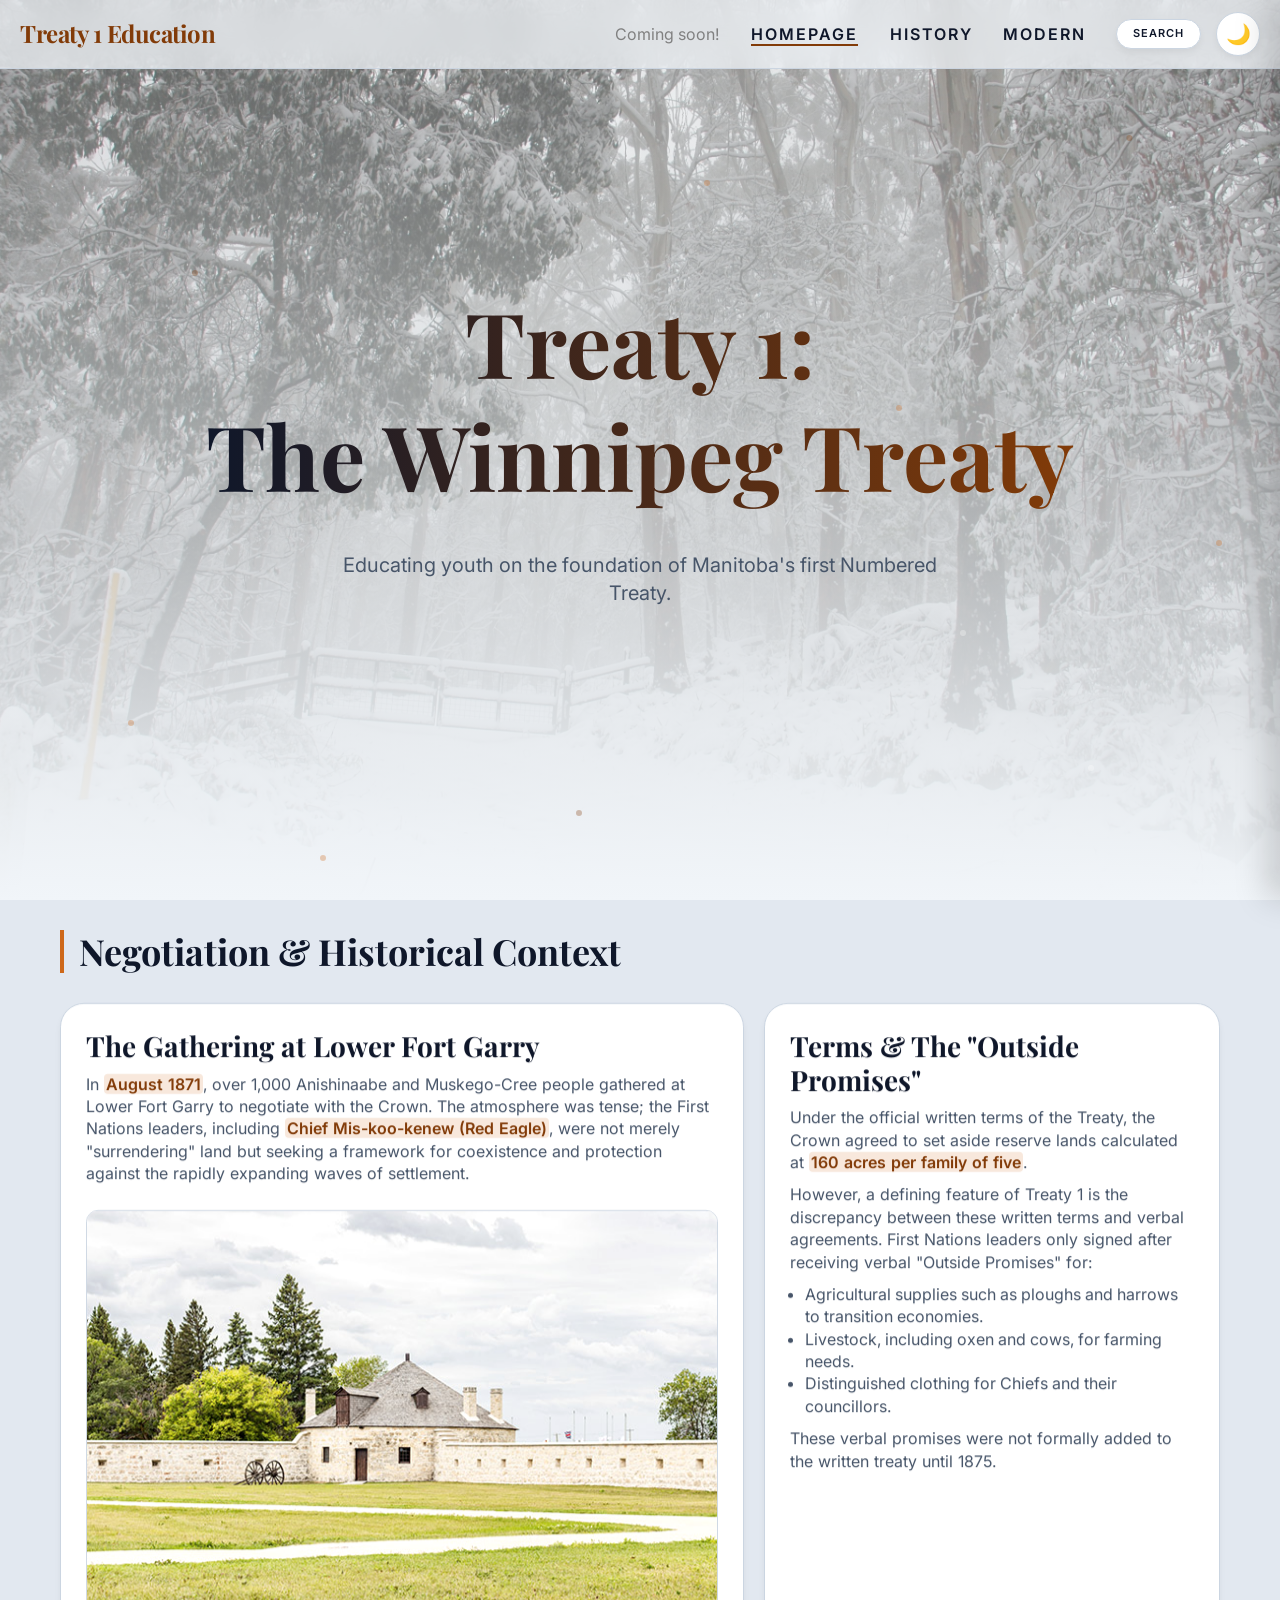
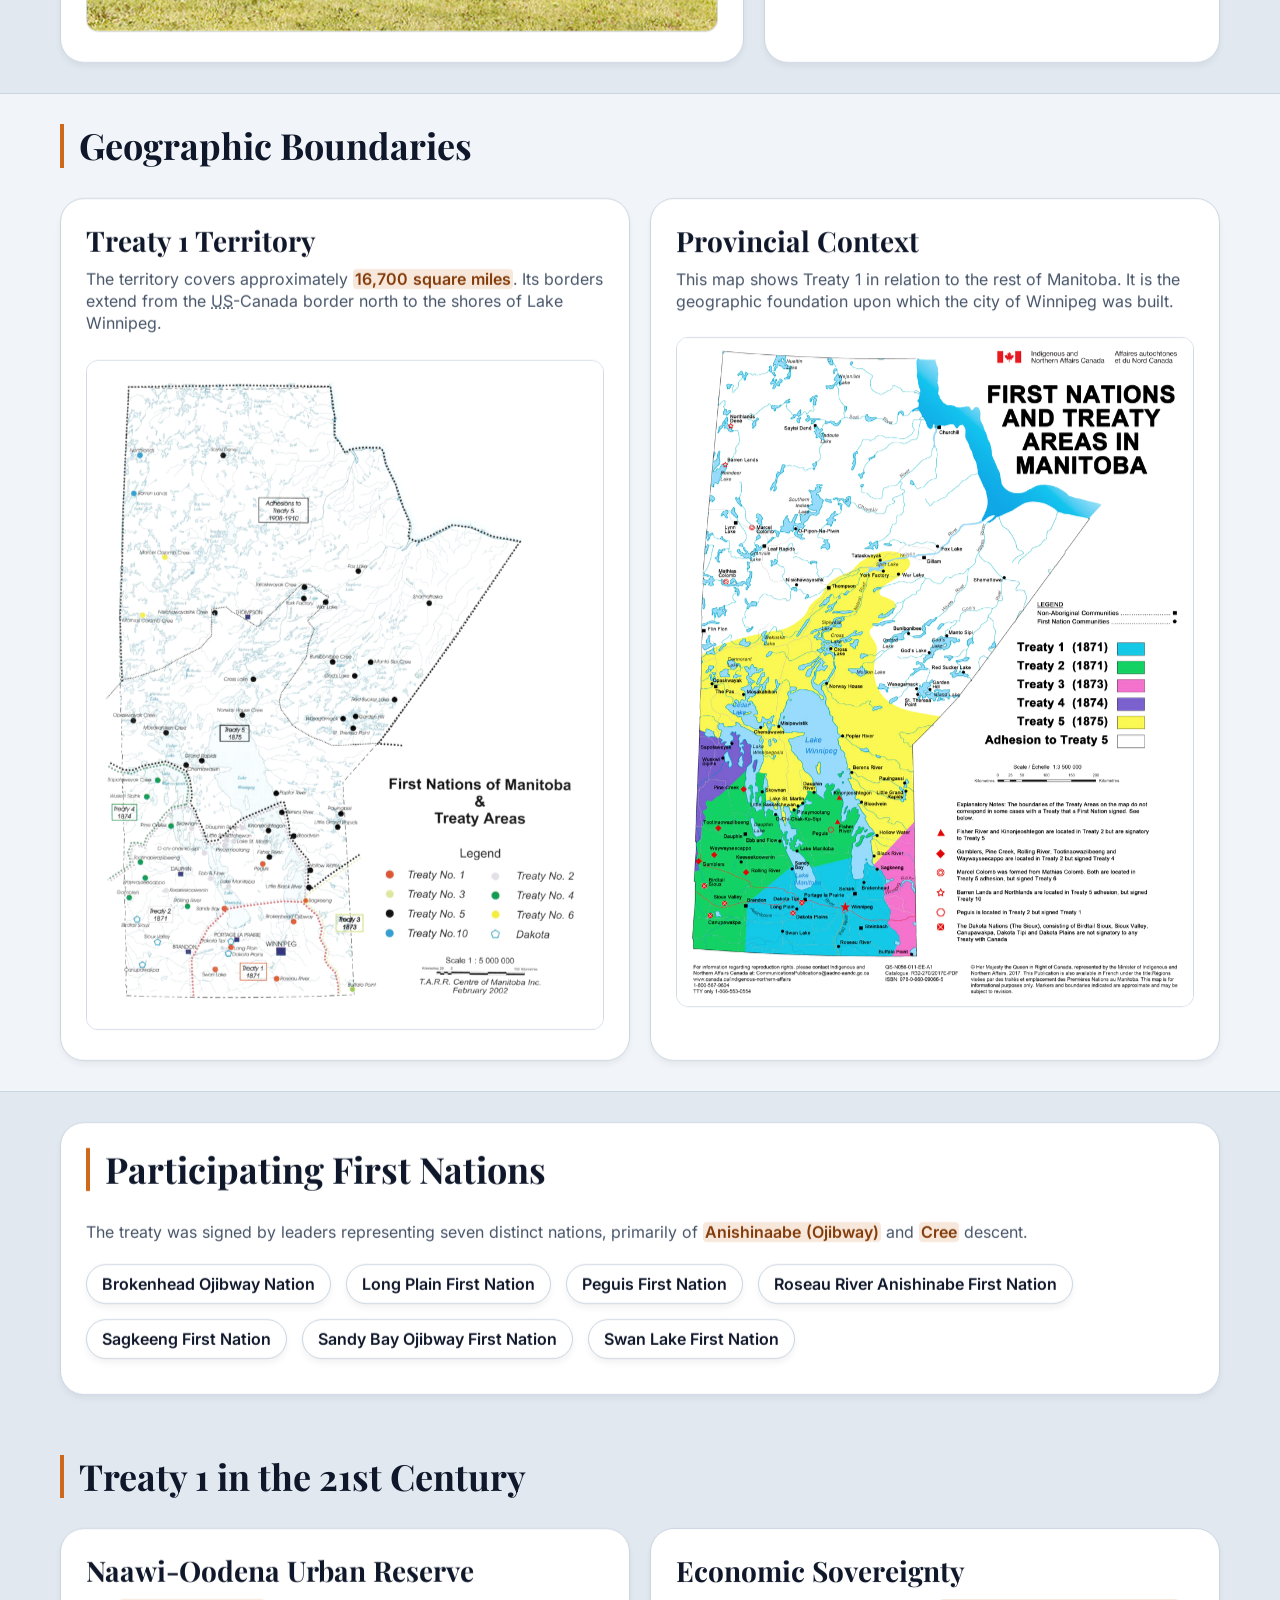
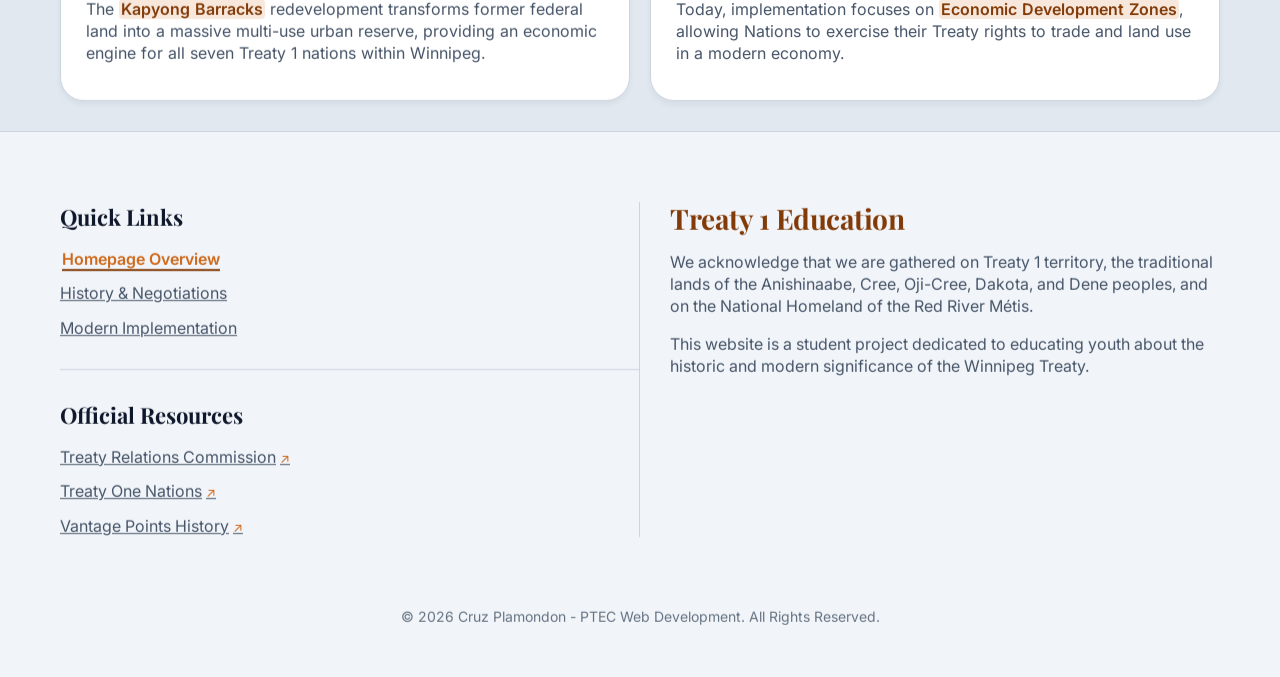
==== commit c77eb6e2: "final toucnes" ====
--- a/index.html
+++ b/index.html
@@ -3,7 +3,7 @@
   Course: Web Development
   Teacher: Mr. Hardman
   School: PTEC
-  Date last modified: 2026/05/15
+  Date last modified: 2026/05/29
   Page: #1
 -->
 <!doctype html>
@@ -64,7 +64,7 @@
       /* The fancy linear gradient used for the seamless background image fading */
       #hero {
         height: 100vh;
-        /* We make the background size slightly larger than the screen (110%) */
+        /* make the background size slightly larger than the screen (110%) */
         background:
           linear-gradient(to bottom, rgba(241, 245, 249, 0.3), var(--bg-1)),
           url(images/wallpaper.jpeg) center/110% no-repeat;
@@ -177,7 +177,7 @@
         transform: translateY(-3px);
         box-shadow: 0 8px 15px rgba(130, 59, 8, 0.3);
       }
-      /* We make the hero section "relative" so the particles stay trapped inside it */
+      /* make the hero section "relative" so the particles stay trapped inside it */
       #hero {
         position: relative;
         overflow: hidden;
@@ -236,7 +236,7 @@
         border-color: var(--border);
       }
 
-      .margin-bottom {
+      #margin-bottom {
         margin-bottom: 2rem;
       }
     </style>
@@ -274,12 +274,12 @@
           <!-- this image is defulted display none until the viewport width is 358px to prevent flexbox crushing -->
           <a href="index.html" title="Return Home"
             ><img
-              class="mini-logo"
+              id="mini-logo"
               src="images/Medicine_Wheel.png"
               alt="Return to return to home page"
           /></a>
 
-          <a href="index.html" class="logo" title="Return Home"
+          <a href="index.html" id="logo" title="Return Home"
             >Treaty 1 Education</a
           >
 
@@ -484,10 +484,10 @@
 
         <!-- Communities section: lists participating First Nations -->
         <section class="container">
-          <div class="card reveal-on-scroll" id="background">
+          <div class="card reveal-on-scroll" id="first-nations">
             <!-- inline for invidual styling -->
             <h2>Participating First Nations</h2>
-            <p class="margin-bottom">
+            <p id="margin-bottom">
               The treaty was signed by leaders representing seven distinct
               nations, primarily of
               <span class="highlight">Anishinaabe (Ojibway)</span> and
--- a/stylesheets/main.css
+++ b/stylesheets/main.css
@@ -71,7 +71,7 @@
   background: var(--bg-0);
 }
 
-/* This styles the draggable handle (thumb) using your soft structural grey */
+/* This styles the draggable handle (thumb) using soft structural grey */
 ::-webkit-scrollbar-thumb {
   background-color: var(--scrollbar-thumb);
   border-radius: 10px;
@@ -79,7 +79,7 @@
   border: 4px solid var(--bg-0);
 }
 
-/* This makes the scrollbar pop to your brand orange when the user hovers over it to drag */
+/* This makes the scrollbar pop to my brand orange when the user hovers over it to drag */
 ::-webkit-scrollbar-thumb:hover {
   background-color: var(--primary-dark);
   -webkit-transition: var(--transition);
@@ -133,7 +133,7 @@
   font-size: 62.5%;
   /* 1. This magical line makes the "Back to Top" button glide smoothly instead of snapping */
   scroll-behavior: smooth;
-  /* Creates a 100px invisible bumper so your sticky nav doesn't cover headings */
+  /* Creates a 100px invisible bumper so the sticky nav doesn't cover headings */
   scroll-padding-top: 100px;
 }
 
@@ -214,7 +214,7 @@
 }
 
 /* Logo styling uses the serif heading font for a historic feel */
-.logo {
+#logo {
   font-family: "Playfair Display", serif;
   font-size: 2.4rem; /* Adjusted for 62.5% html size */
   color: var(--primary-dark);
@@ -223,12 +223,12 @@
   letter-spacing: -0.5px; /* Pulls letters slightly closer together */
 }
 
-.mini-logo {
+#mini-logo {
   display: none;
 }
 
 @media (max-width: 357px) {
-  .mini-logo {
+  #mini-logo {
     display: flex;
     height: 7rem;
     flex-shrink: 0px;
@@ -237,22 +237,18 @@
     margin-top: 0.7rem;
   }
 
-  .logo {
+  #logo {
     display: none;
   }
 }
 
 @media (max-width: 306px) {
-  .mini-logo {
+  #mini-logo {
     display: none;
   }
 
-  .logo {
+  #logo {
     display: none;
-  }
-
-  .nav-links {
-    justify-items: center;
   }
 }
 
@@ -336,8 +332,6 @@
 
 .work-in-progress {
   color: grey;
-
-  /* Vendor prefixes added here to satisfy Assessment 3 compatibility rubric */
   -webkit-user-select: none;
   -o-user-select: none;
   user-select: none;
@@ -842,7 +836,7 @@
 
 /* 1. Ensure the icon can physically rotate */
 .theme-icon {
-  display: inline-block; /* REQUIRED: You cannot rotate inline elements! */
+  display: inline-block; /* it cannot rotate inline elements*/
   transition: transform 0.6s cubic-bezier(0.4, 0, 0.2, 1);
   pointer-events: none; /* Prevents the icon from stealing clicks from the button */
 }
@@ -854,7 +848,7 @@
 
 /* --- CUSTOM MORPHING HAMBURGER (DESKTOP STATE) --- */
 .hamburger {
-  display: none; /* Keeps it hidden on desktop screens! */
+  display: none; /* Keeps it hidden on desktop screens */
   flex-direction: column;
   justify-content: space-around;
   width: 32px;
@@ -888,7 +882,7 @@
   100% {
     /* 
       use the standalone 'translate' property instead of 'transform' 
-      so it doesn't fight with the "X" rotation! 
+      so it doesn't fight with the "X" rotation
     */
     translate: 0 0;
   }
@@ -939,7 +933,7 @@
 @media (max-width: 940px) {
   /* 1. Show the hamburger button */
   .hamburger {
-    display: flex; /* Must be flex so the three lines align properly! */
+    display: flex; /* Must be flex so the three lines align properly */
   }
 
   /* 2. THE UPGRADED PREMIUM MENU DRAWER */
@@ -1224,7 +1218,7 @@
     margin-bottom: 2rem;
   }
 
-  /* Pro-tip: This reveals the actual URL of your links next to the text! */
+  /* This reveals the actual URL of my links next to the text */
   .footer-links-column a::after {
     content: " (" attr(href) ")";
     font-size: 0.8em;
@@ -1295,7 +1289,7 @@
   margin-right: 1.5rem;
 }
 
-/* Match the theme-toggle hover state exactly! (Lift + Outline) */
+/* Match the theme-toggle hover state exactly (Lift + Outline) */
 .search-toggle:hover,
 .search-toggle:focus {
   border-color: var(--primary-light);
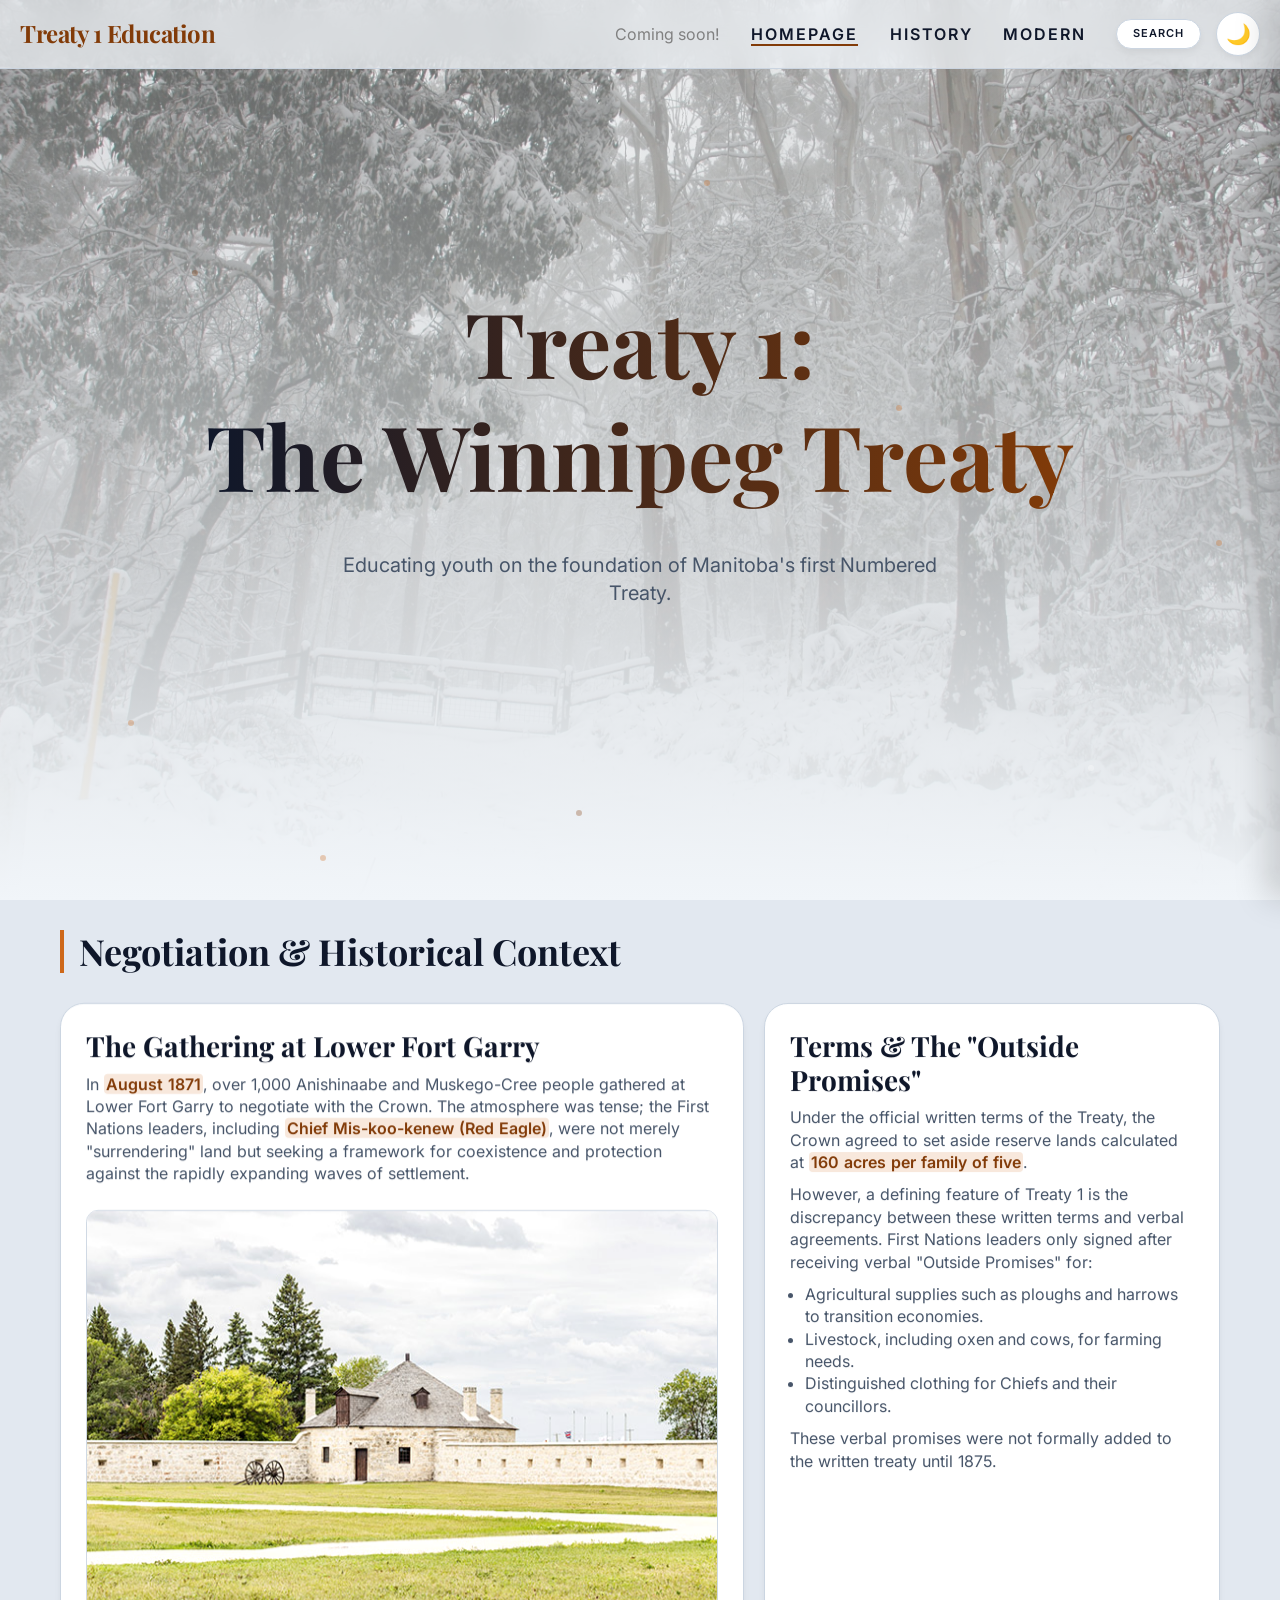
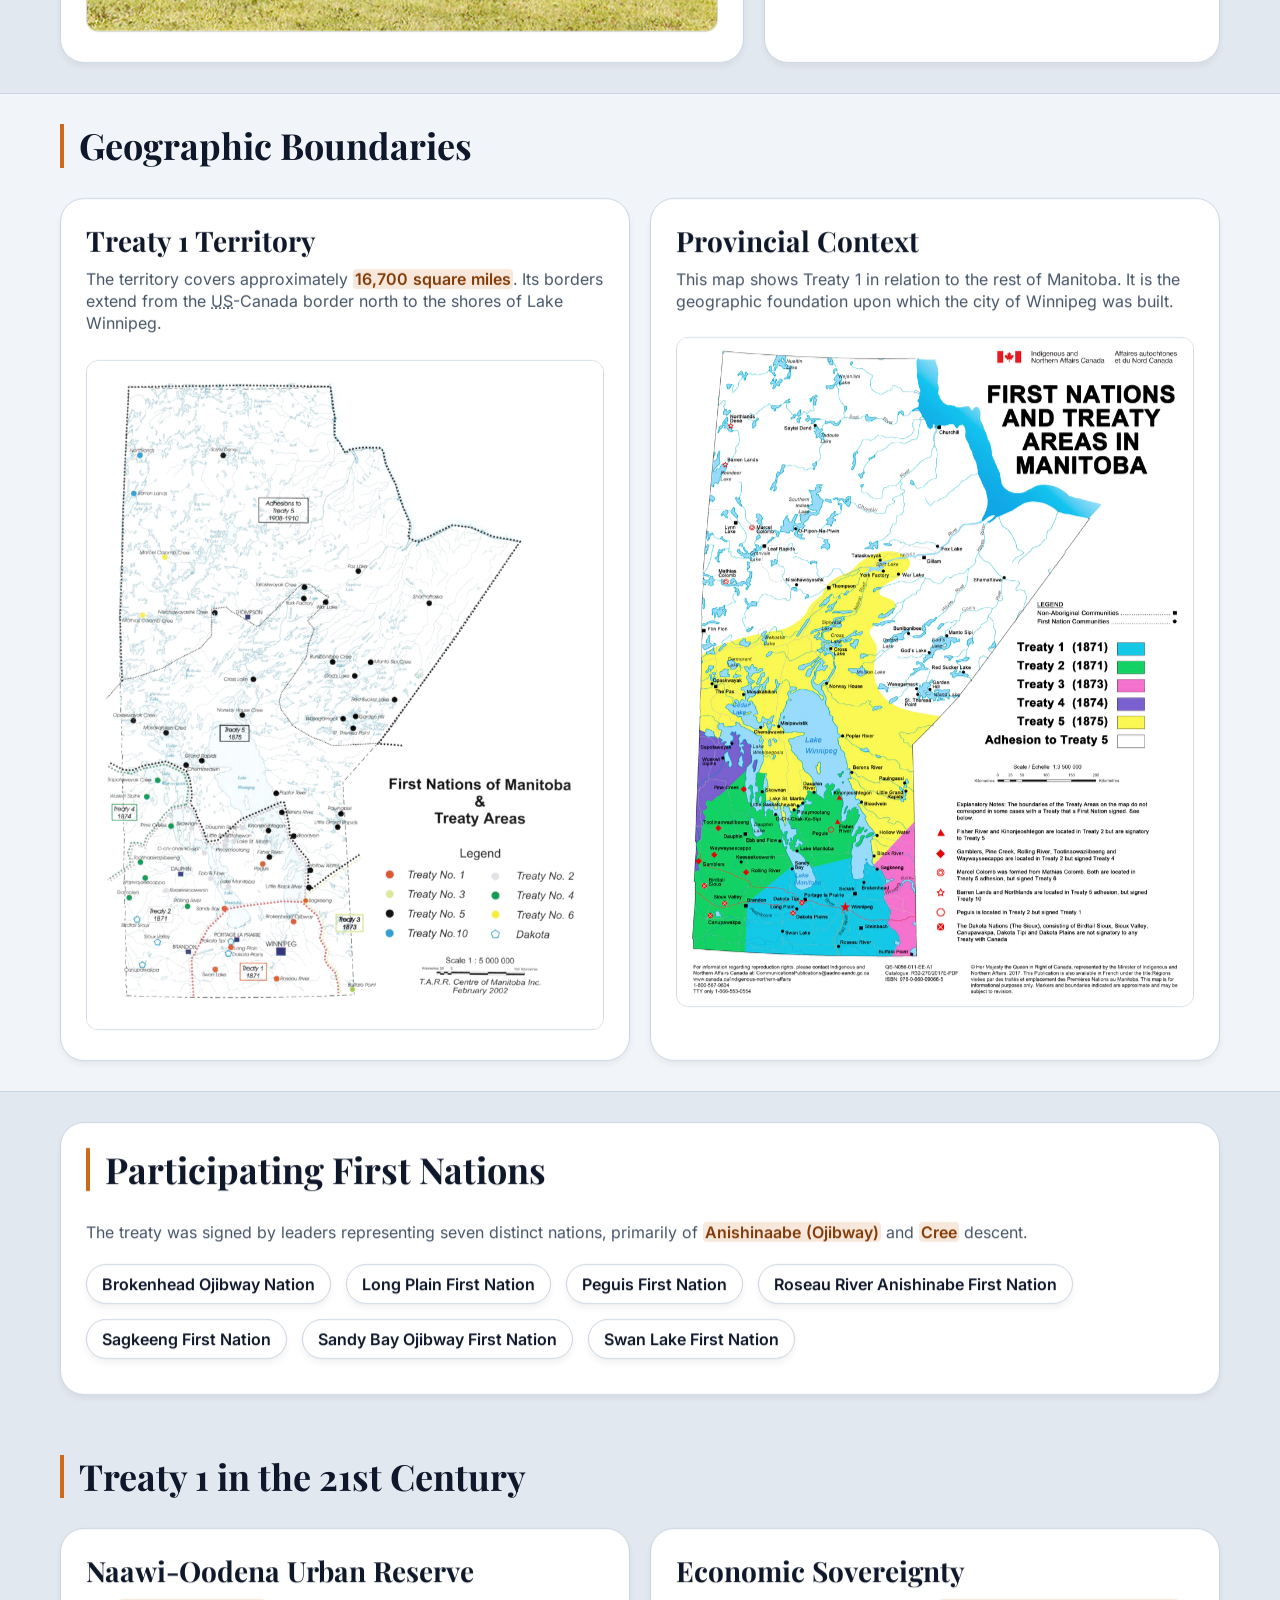
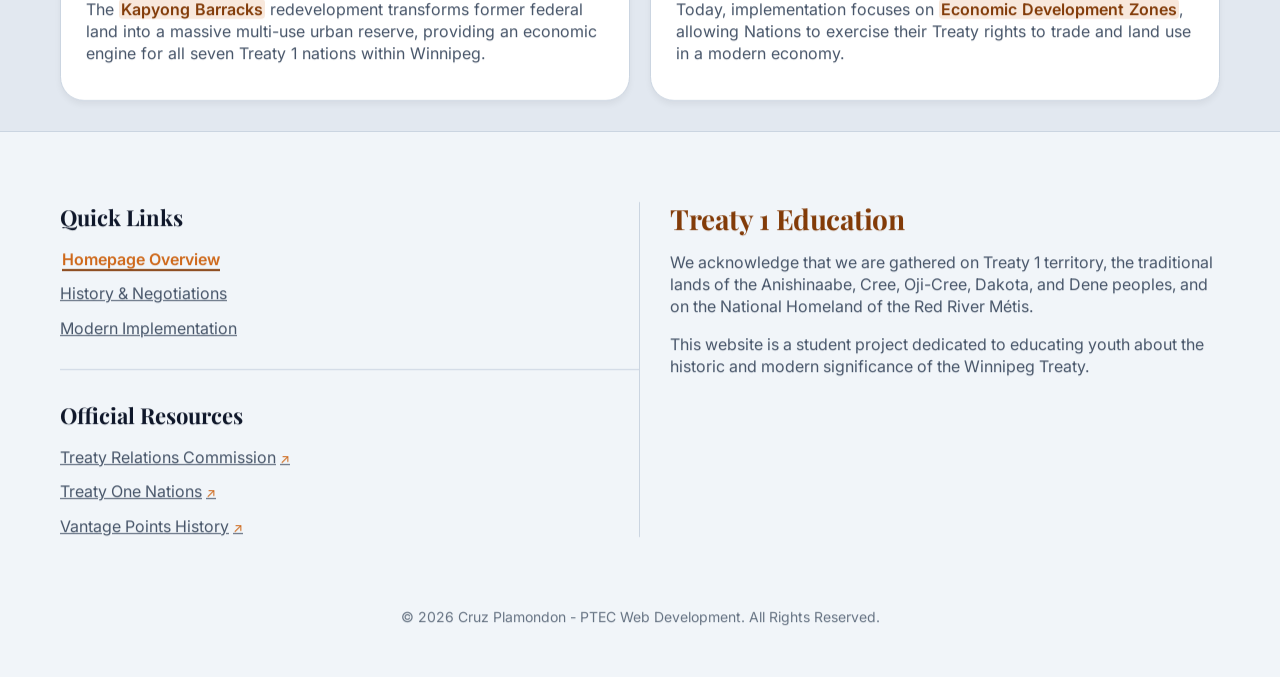
==== commit a4dfec59: "final fixs for bugs and polishing and extra features" ====
--- a/index.html
+++ b/index.html
@@ -242,6 +242,21 @@
     </style>
   </head>
   <body>
+    <!-- it pervents FOUC white flashing when opening a new page in dark mode-->
+    <script>
+      // Only apply dark mode if the user explicitly clicked the moon icon on a previous visit
+      if (localStorage.getItem("theme") === "dark") {
+        document.body.classList.add("dark-theme");
+      }
+
+      if (
+        localStorage.getItem("theme") === "dark" ||
+        (!localStorage.getItem("theme") &&
+          window.matchMedia("(prefers-color-scheme: dark)").matches)
+      ) {
+        document.documentElement.classList.add("dark-theme");
+      }
+    </script>
     <!-- subtle bar that shows the user how far they progressed through the page -->
     <div id="progress-bar"></div>
     <!--
@@ -249,23 +264,6 @@
       annoying for the user to tab through all the links in the nav to get to the content
     -->
     <a href="#main-content" class="skip-link">Skip to main content</a>
-    <!-- it pervents FOUC white flashing when opening a new page in dark mode-->
-    <script>
-      // Only apply dark mode if the user explicitly clicked the moon icon on a previous visit
-      if (localStorage.getItem("theme") === "dark") {
-        document.body.classList.add("dark-theme");
-      }
-
-      // Apply saved theme immediately to avoid flash of wrong theme
-      const savedTheme = localStorage.getItem("theme");
-      const prefersDark = window.matchMedia(
-        "(prefers-color-scheme: dark)",
-      ).matches;
-
-      if (savedTheme === "dark" || (!savedTheme && prefersDark)) {
-        document.body.classList.add("dark-theme");
-      }
-    </script>
     <!-- Page header containing the main navigation and hero banner -->
     <header>
       <!-- Primary navigation for the site; `aria-label` improves accessibility -->
--- a/stylesheets/main.css
+++ b/stylesheets/main.css
@@ -25,6 +25,16 @@
   --highlight-text: #f1f5f9;
   --scrollbar-thumb: #475569;
   --hamburger-hover: #ff9245;
+  /* QUIZ COLORS */
+  --quiz-label-bg: #ffffff;
+  --quiz-label-border: #cccccc;
+  --quiz-label-hover: #e0e0e0;
+  --quiz-result-pass-bg: #d8f3dc;
+  --quiz-result-pass-text: #081c15;
+  --quiz-result-pass-border: #74c69d;
+  --quiz-result-fail-bg: #ffcad4;
+  --quiz-result-fail-text: #590d22;
+  --quiz-result-fail-border: #ff8fa3;
   /* PRIMARY & ACCENT COLOURS (Updated for 7:1 Contrast Ratio) */
   --primary-dark: #823b08; /* Deep rust brown. Draws attention to interactive elements. Passes 7:1 contrast on white. */
   --primary-light: #ce681a; /* Lighter orange. Used for subtle accents and highlights. */
@@ -52,6 +62,16 @@
   --highlight-selector: #fda35ad0;
   --highlight-text: #1f1f1f;
   --scrollbar-thumb: #475569;
+  /* QUIZ COLORS */
+  --quiz-label-bg: #383838;
+  --quiz-label-border: #141414;
+  --quiz-label-hover: #141414;
+  --quiz-result-pass-bg: #1a3a2a;
+  --quiz-result-pass-text: #a7f3c1;
+  --quiz-result-pass-border: #2d6a4f;
+  --quiz-result-fail-bg: #3a1a1f;
+  --quiz-result-fail-text: #ffb3c1;
+  --quiz-result-fail-border: #c9184a;
 }
 
 /* 2. The Nav Bar Color Override*/
@@ -84,33 +104,6 @@
   background-color: var(--primary-dark);
   -webkit-transition: var(--transition);
   transition: var(--transition);
-}
-
-.reveal-on-scroll {
-  opacity: 0;
-  transform: translateY(60px);
-
-  /* Only one !important at the very end of the entire declaration */
-  transition:
-    opacity 1.3s cubic-bezier(0.19, 1.84, 0.45, 1.23),
-    transform 1.3s cubic-bezier(0.19, 1.84, 0.45, 1.23) !important;
-
-  will-change: opacity, transform;
-}
-
-.reveal-on-scroll.is-visible {
-  opacity: 1 !important;
-  transform: translateY(0) !important;
-}
-
-.reveal-on-scroll:nth-child(2) {
-  transition-delay: 0.2s !important;
-}
-.reveal-on-scroll:nth-child(3) {
-  transition-delay: 0.4s !important;
-}
-.reveal-on-scroll:nth-child(4) {
-  transition-delay: 0.6s !important;
 }
 
 /* 
@@ -480,6 +473,18 @@
   font-size: 2.2rem;
   color: var(--primary-dark);
   margin-bottom: 0.5rem;
+}
+
+.sr-only {
+  position: absolute;
+  width: 1px;
+  height: 1px;
+  padding: 0;
+  margin: -1px;
+  overflow: hidden;
+  clip: rect(0, 0, 0, 0);
+  white-space: nowrap;
+  border: 0;
 }
 
 /* --- UNIVERSAL COMMUNITY PILLS --- */
@@ -1027,8 +1032,8 @@
 
 /* quiz section styling */
 .quiz-section {
-  background-color: #f4f4f4;
-  color: #121212;
+  background-color: var(--bg-1);
+  color: var(--text-heading);
   padding: 2.5rem;
   margin: 3rem 0;
   border-radius: 8px;
@@ -1050,8 +1055,9 @@
 
 .quiz-form label {
   display: block;
-  background-color: #ffffff;
-  border: 1px solid #cccccc;
+  background-color: var(--quiz-label-bg);
+  border: 1px solid var(--quiz-label-border);
+  color: var(--text-body);
   padding: 1rem;
   margin-bottom: 0.5rem;
   border-radius: 4px;
@@ -1062,13 +1068,15 @@
 }
 
 .quiz-form label:hover {
-  background-color: #e0e0e0;
+  background-color: var(--quiz-label-hover);
+  color: var(--text-heading);
   transform: translateX(8px);
 }
 
 .quiz-form input[type="radio"] {
   margin-right: 12px;
   transform: scale(1.2);
+  accent-color: var(--primary-dark);
 }
 
 .quiz-btn {
@@ -1096,72 +1104,25 @@
   border-radius: 4px;
   display: none;
   /* made it display: none because when JS sees
-  the user selecting both opstions, it changes
-  the property to defult */
-}
-
-/* Light Mode Result Colors */
+  the user selecting both options, it changes
+  the property to default */
+}
+
 .result-pass {
   display: block;
-  background-color: #d8f3dc;
-  color: #081c15;
-  border: 1px solid #74c69d;
+  background-color: var(--quiz-result-pass-bg);
+  color: var(--quiz-result-pass-text);
+  border: 1px solid var(--quiz-result-pass-border);
 }
 
 .result-fail {
   display: block;
-  background-color: #ffcad4;
-  color: #590d22;
-  border: 1px solid #ff8fa3;
-}
-
-/* dark mode */
-body.dark-theme .quiz-section {
-  background-color: #1e1e1e;
-  color: #ffffff;
-  box-shadow: 0 4px 6px rgba(0, 0, 0, 0.4);
-}
-
-body.dark-theme .quiz-form legend {
-  color: var(--primary-dark);
-}
-
-body.dark-theme .quiz-form label {
-  background-color: #2d2d2d;
-  border: 1px solid #444444;
-}
-
-body.dark-theme .quiz-form label:hover {
-  background-color: #3d3d3d;
-}
-
-body.dark-theme .quiz-btn {
-  background-color: var(--primary-dark);
-}
-
-body.dark-theme .quiz-btn:hover {
-  background-color: var(--primary-light);
-}
-
-body.dark-theme .result-pass {
-  background-color: #1b4332;
-  color: #95d5b2;
-  border-color: #2d6a4f;
-}
-
-body.dark-theme .result-fail {
-  background-color: #4a154b;
-  color: #ffb3c1;
-  border-color: #7a2048;
+  background-color: var(--quiz-result-fail-bg);
+  color: var(--quiz-result-fail-text);
+  border: 1px solid var(--quiz-result-fail-border);
 }
 
 /* progress bar */
-
-/* Pushes the website content slightly right so it doesn't clip under the bar */
-body {
-  padding-left: 0;
-}
-
 #progress-bar {
   position: fixed;
   top: 0;
@@ -1428,3 +1389,46 @@
   color: whitesmoke;
   transform: translateX(10px);
 }
+
+.drawer-link-list mark {
+  background: transparent;
+  color: var(--primary-dark);
+  font-weight: 600;
+  text-decoration: underline;
+  -webkit-text-decoration-color: var(--primary-light);
+  text-decoration-color: var(--primary-light);
+  text-underline-offset: 2px;
+}
+
+.drawer-link-list li:hover mark {
+  color: whitesmoke;
+  -webkit-text-decoration-color: rgba(255, 255, 255, 0.6);
+  text-decoration-color: rgba(255, 255, 255, 0.6);
+}
+
+.reveal-on-scroll {
+  opacity: 0;
+  transform: translateY(60px);
+
+  /* Only one !important at the very end of the entire declaration */
+  transition:
+    opacity 1.3s cubic-bezier(0.19, 1.84, 0.45, 1.23),
+    transform 1.3s cubic-bezier(0.19, 1.84, 0.45, 1.23) !important;
+
+  will-change: opacity, transform;
+}
+
+.reveal-on-scroll.is-visible {
+  opacity: 1 !important;
+  transform: translateY(0) !important;
+}
+
+.reveal-on-scroll:nth-child(2) {
+  transition-delay: 0.2s !important;
+}
+.reveal-on-scroll:nth-child(3) {
+  transition-delay: 0.4s !important;
+}
+.reveal-on-scroll:nth-child(4) {
+  transition-delay: 0.6s !important;
+}
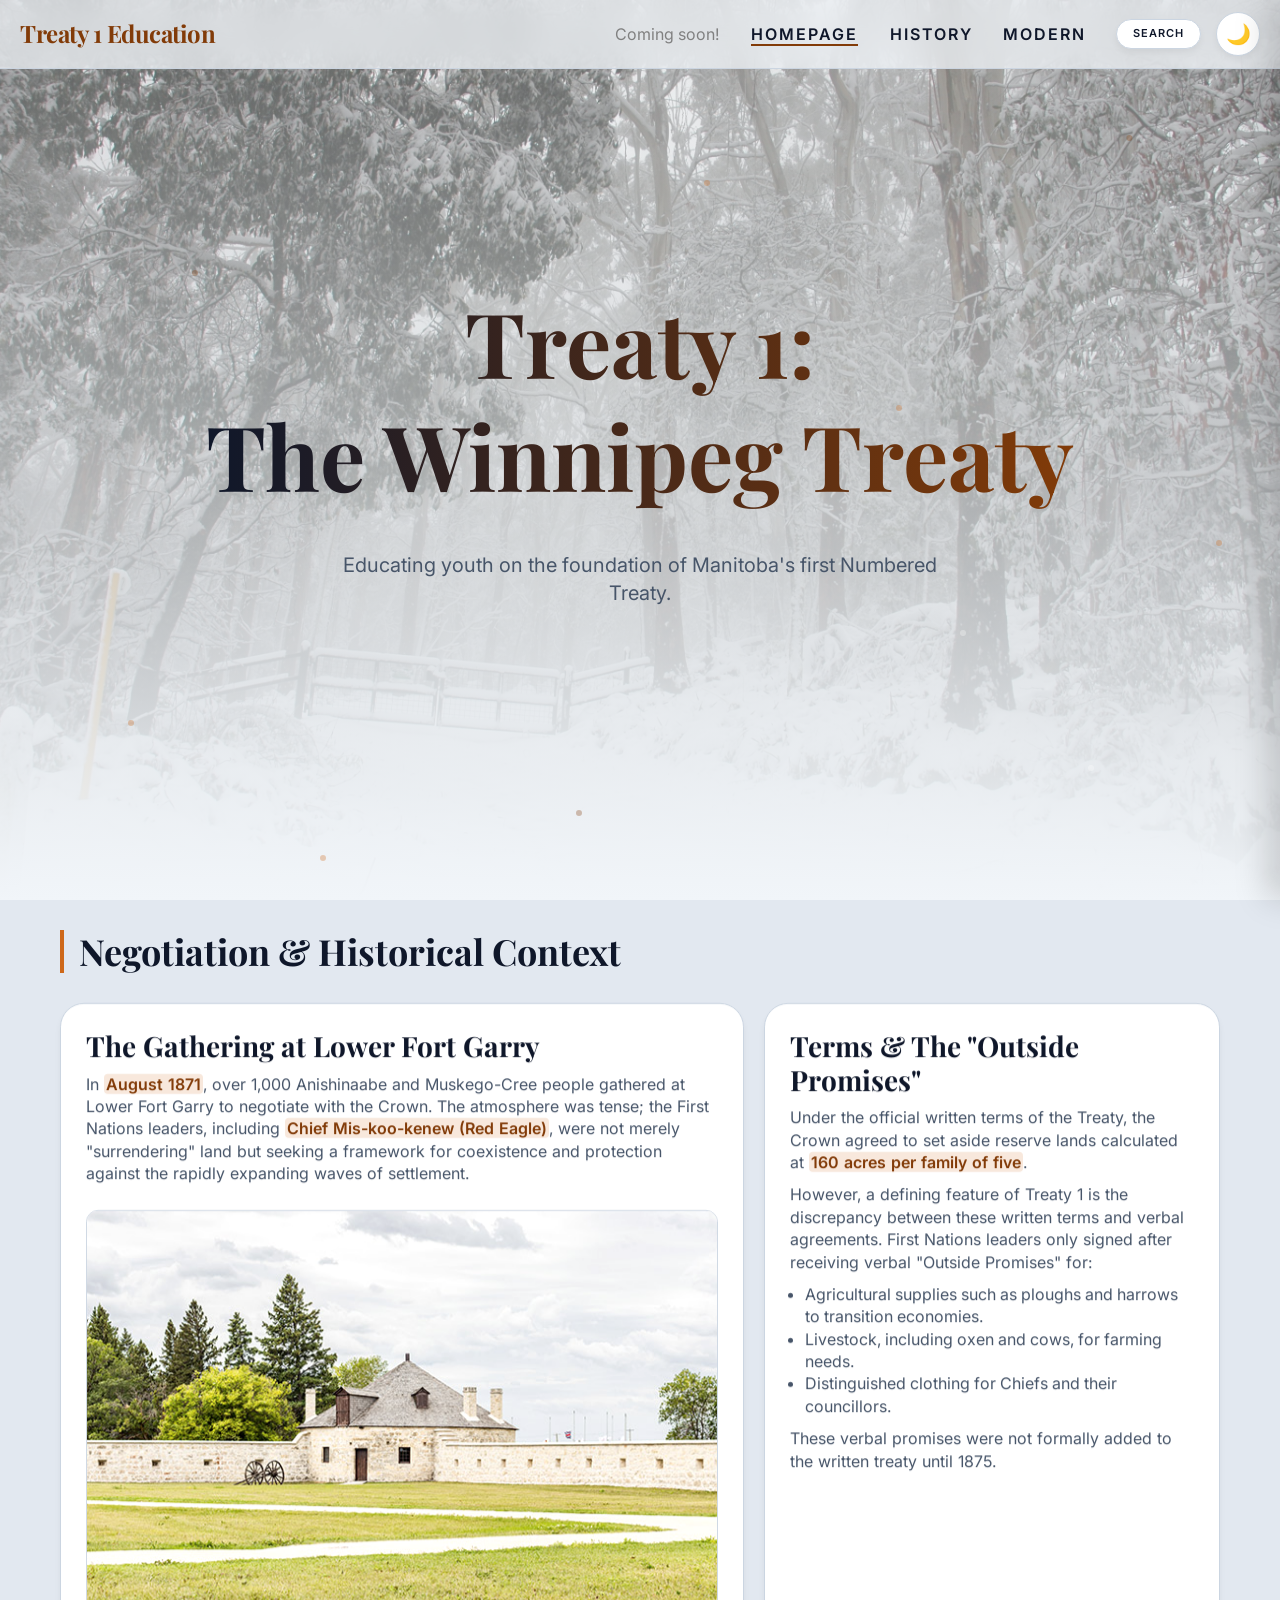
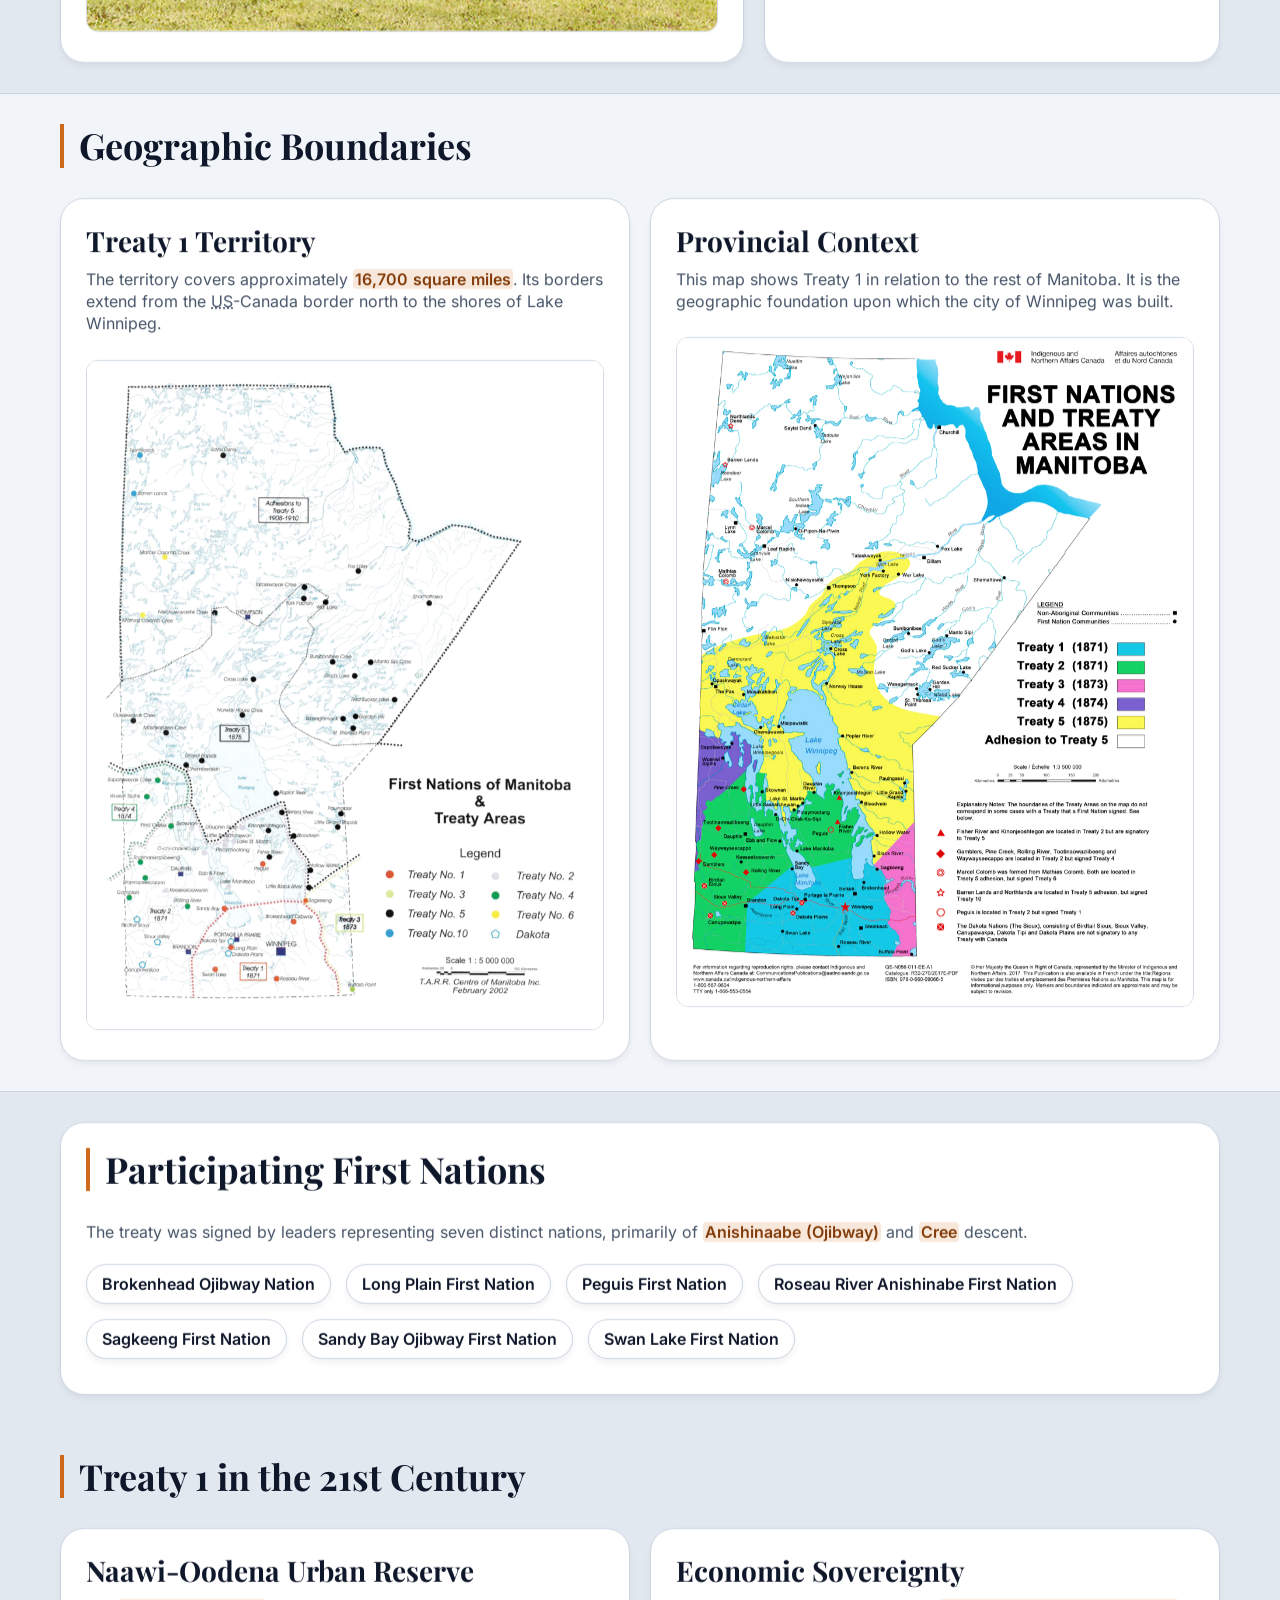
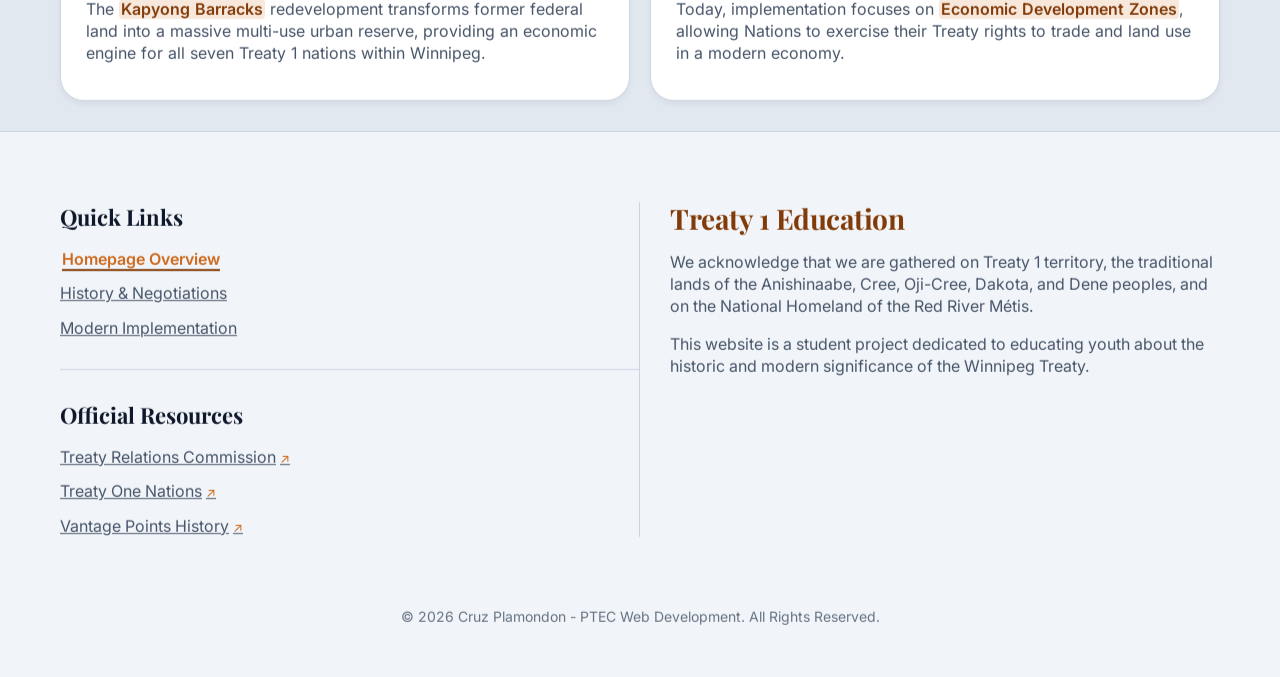
==== commit 13215ff6: "fixed the .map-box and .card to make the transion work and removed the outline" ====
--- a/index.html
+++ b/index.html
@@ -127,17 +127,6 @@
         padding: 2.5rem;
         border-radius: 24px;
         transition: var(--transition);
-      }
-
-      /*pseudo element for when hovering*/
-      .map-box:hover {
-        transform: translateY(
-          -10px
-        ); /*makes the box go upwards making the box is floating towards the user drawing their attention*/
-        border-color: var(--primary-light);
-        box-shadow: var(
-          --shadow-lg
-        ); /*the shadow sells the effect even more of it floating towards you/user */
       }
 
       .map-box p {
--- a/stylesheets/main.css
+++ b/stylesheets/main.css
@@ -427,11 +427,9 @@
 }
 
 /* Lifts the card up and changes border colour when mouse hovers */
-.card:hover,
-.map-box:hover {
-  /* !important gives the hover the power to override the scroll reveal lock  */
+.card.is-visible:hover,
+.map-box.is-visible:hover {
   transform: translateY(-10px) !important;
-  border-color: var(--primary-light);
   box-shadow: var(--shadow-lg);
 }
 
